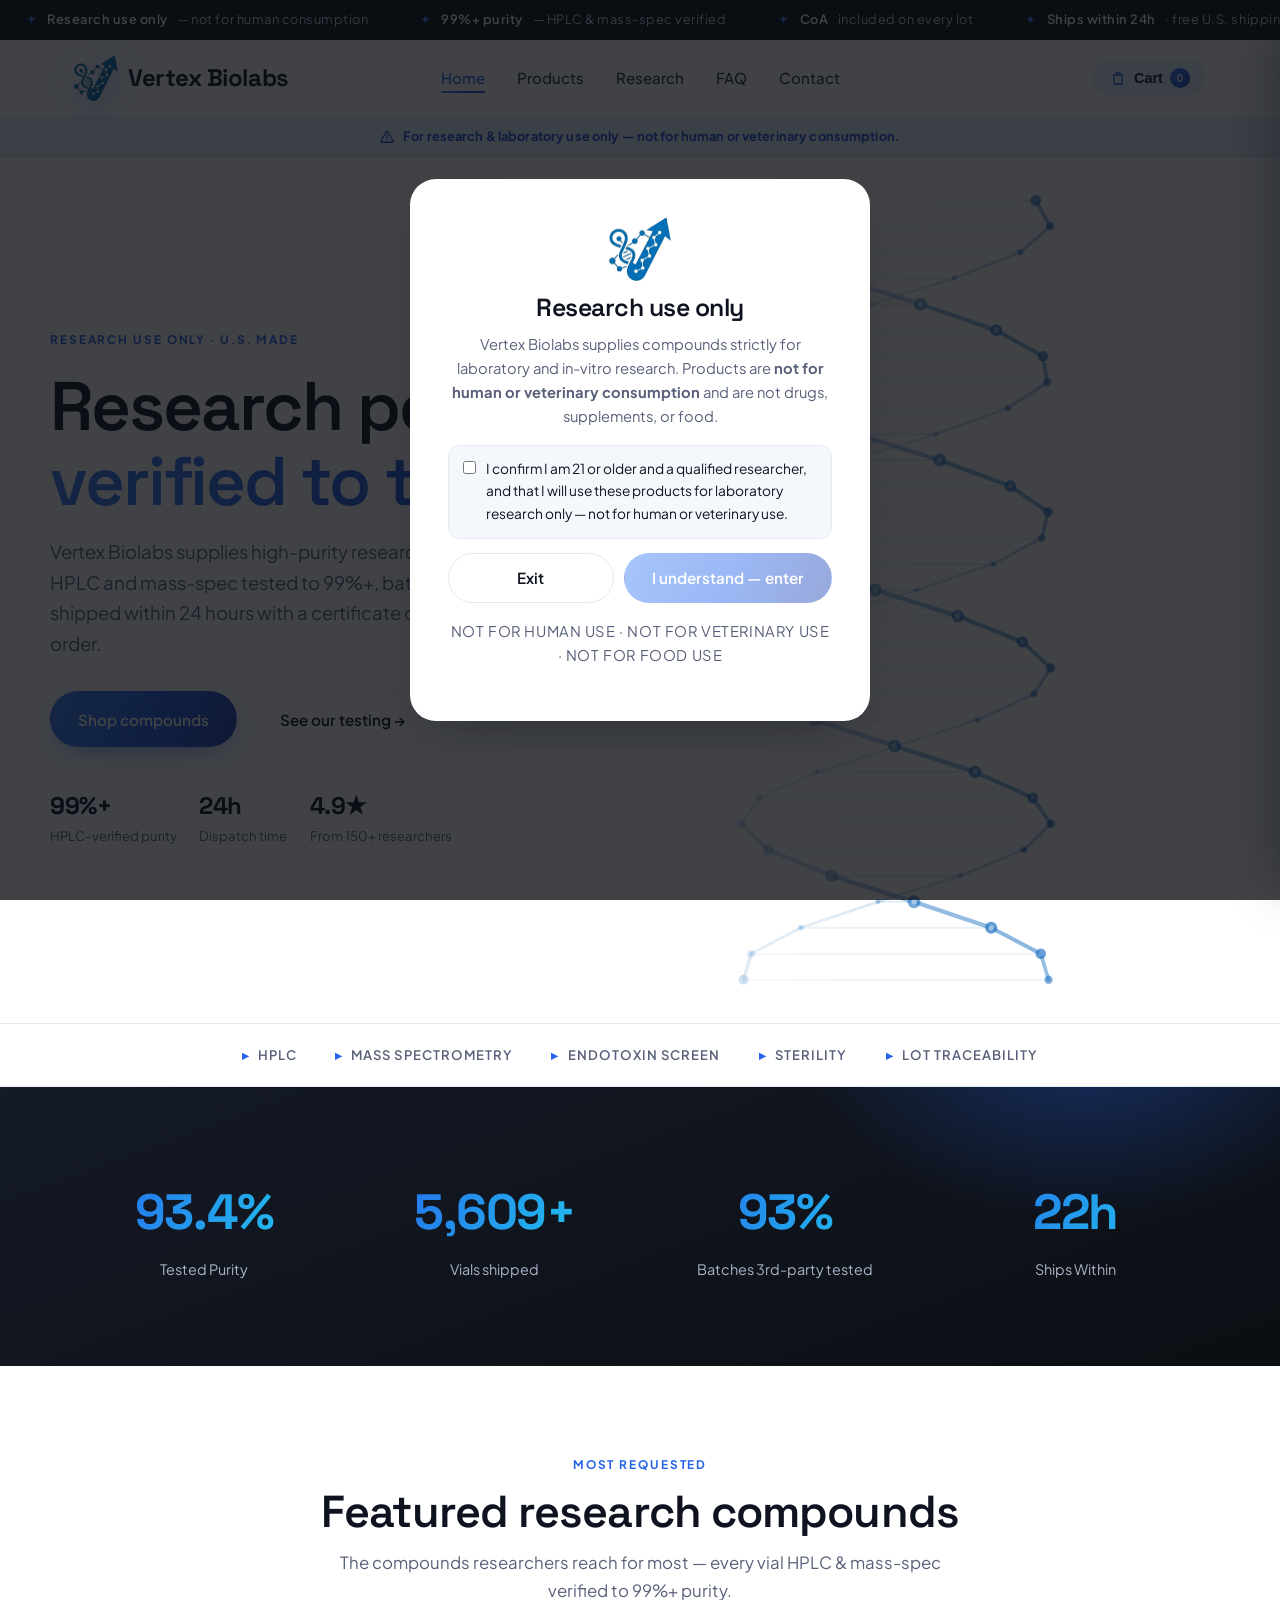
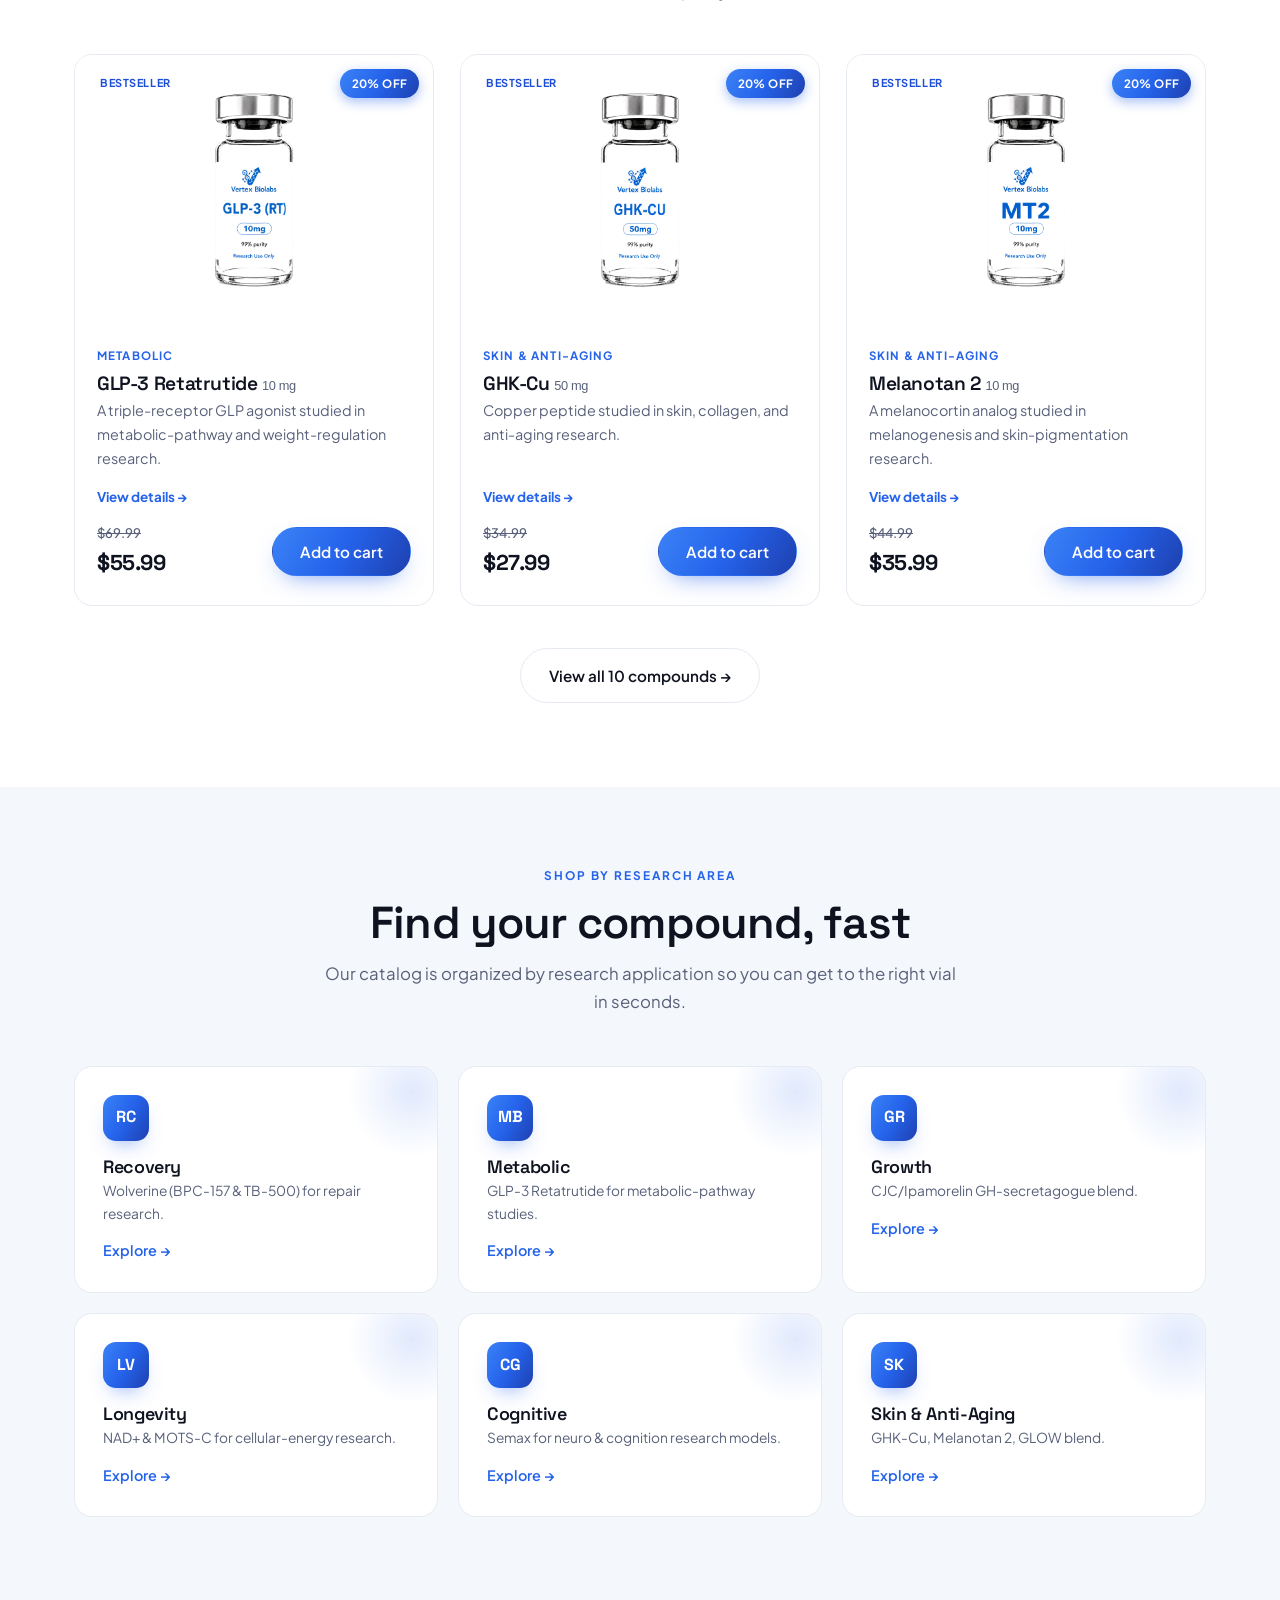
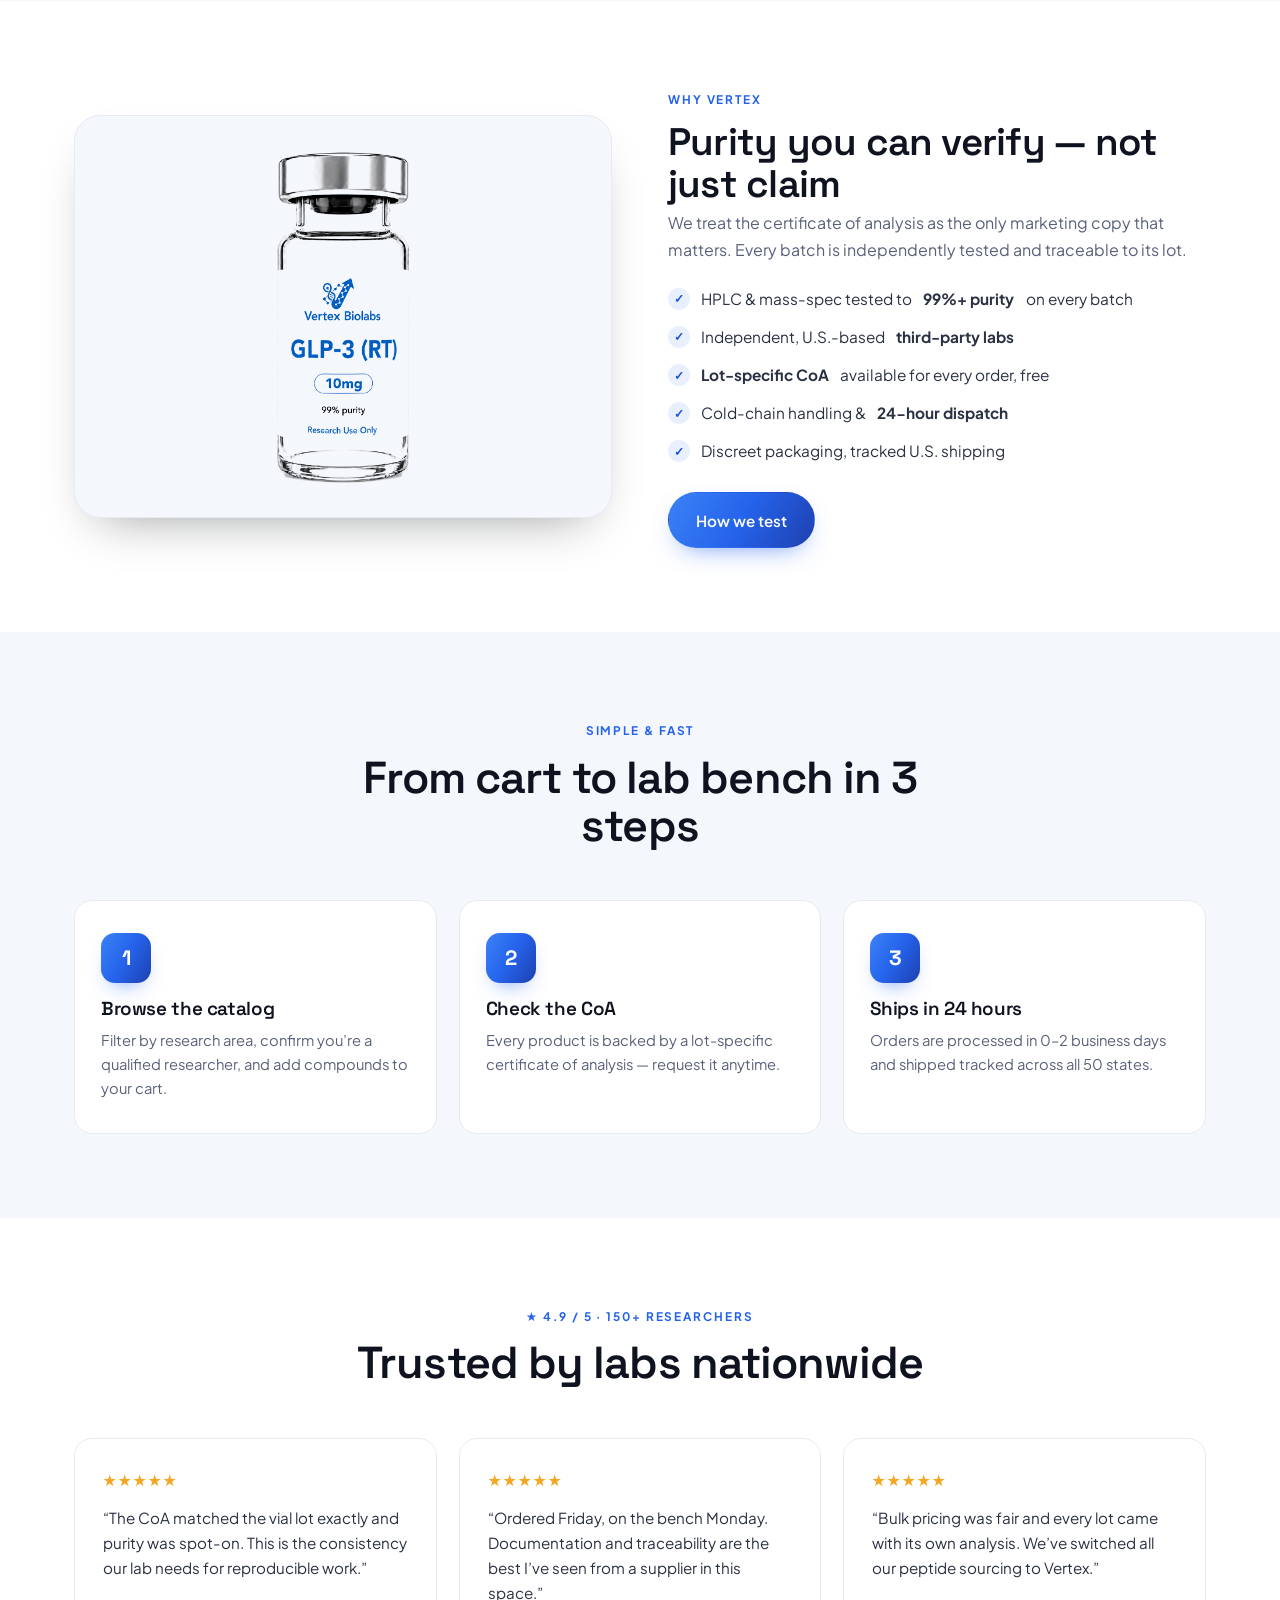
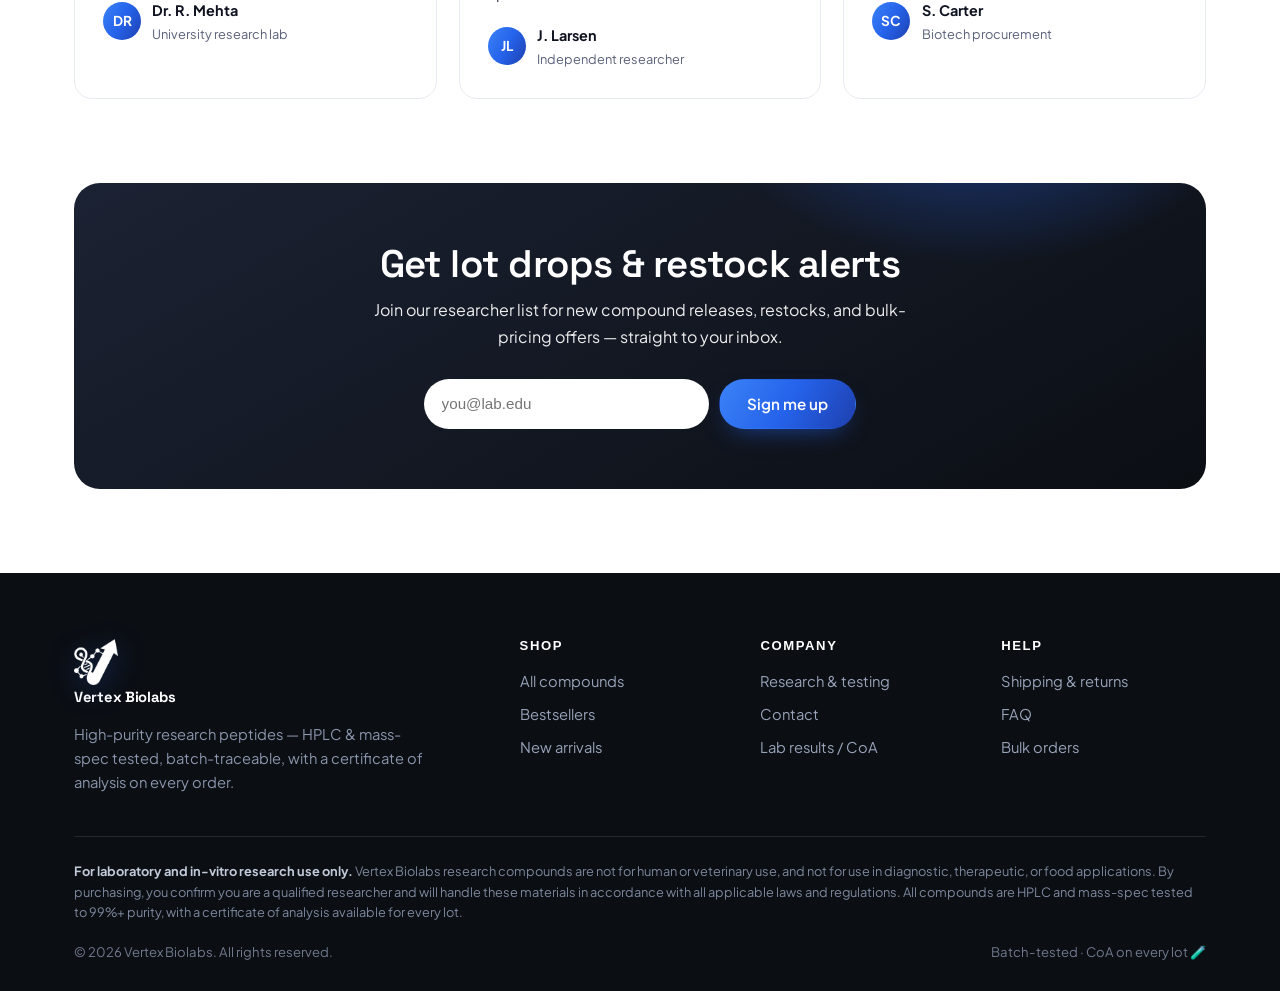
==== index.html @ 1afbe4fc "Add per-compound 'View COA' viewer to Research page - Extract each of the 9 compounds' Janoshik cert" ====
<!DOCTYPE html>
<html lang="en">
<head>
  <meta charset="UTF-8" />
  <meta name="viewport" content="width=device-width, initial-scale=1.0" />
  <title>Vertex Biolabs — High-Purity Research Peptides</title>
  <meta name="description" content="Vertex Biolabs supplies high-purity research peptides — HPLC & mass-spec verified, 99%+ pure, with a certificate of analysis on every order. Ships within 24h. For laboratory research use only." />

  <link rel="preconnect" href="https://fonts.googleapis.com" />
  <link rel="preconnect" href="https://fonts.gstatic.com" crossorigin />
  <link href="https://fonts.googleapis.com/css2?family=Plus+Jakarta+Sans:wght@400;500;600;700;800&family=Space+Grotesk:wght@500;600;700&display=swap" rel="stylesheet" />
  <link rel="stylesheet" href="assets/css/style.css?v=11" />
</head>
<body>

  <!-- ============ RESEARCH-USE GATE (initial warning) ============ -->
  <div class="ruo-gate" id="ruo-gate">
    <div class="ruo-card">
      <img class="logo-mark" src="assets/img/vertex-logo-mark.png" alt="Vertex Biolabs" />
      <h2>Research use only</h2>
      <p>Vertex Biolabs supplies compounds strictly for laboratory and in-vitro research. Products are <strong>not for human or veterinary consumption</strong> and are not drugs, supplements, or food.</p>
      <label class="ruo-check" for="ruo-confirm">
        <input type="checkbox" id="ruo-confirm" />
        <span>I confirm I am 21 or older and a qualified researcher, and that I will use these products for laboratory research only — not for human or veterinary use.</span>
      </label>
      <div class="ruo-actions">
        <button class="btn btn-outline" type="button" data-ruo-exit>Exit</button>
        <button class="btn btn-primary" type="button" data-ruo-enter disabled>I understand — enter</button>
      </div>
      <p class="ruo-fine">Not for human use · Not for veterinary use · Not for food use</p>
    </div>
  </div>

  <!-- ============ ANNOUNCEMENT MARQUEE ============ -->
  <div class="announce">
    <div class="marquee" aria-hidden="true">
      <span><b>Research use only</b> &mdash; not for human consumption</span>
      <span><b>99%+ purity</b> &mdash; HPLC &amp; mass-spec verified</span>
      <span><b>CoA</b> included on every lot</span>
      <span><b>Ships within 24h</b> &middot; free U.S. shipping over $60</span>
      <span><b>3rd-party tested</b> in U.S. labs</span>
      <span><b>Research use only</b> &mdash; not for human consumption</span>
      <span><b>99%+ purity</b> &mdash; HPLC &amp; mass-spec verified</span>
      <span><b>CoA</b> included on every lot</span>
      <span><b>Ships within 24h</b> &middot; free U.S. shipping over $60</span>
      <span><b>3rd-party tested</b> in U.S. labs</span>
    </div>
  </div>

  <!-- ============ HEADER ============ -->
  <header class="site-header">
    <div class="container nav">
      <a class="brand" href="index.html">
        <img class="logo-mark" src="assets/img/vertex-logo-mark.png" alt="Vertex Biolabs" />
        Vertex Biolabs
      </a>
      <nav>
        <ul class="nav-links">
          <li><a href="index.html" aria-current="page">Home</a></li>
          <li><a href="products.html">Products</a></li>
          <li><a href="research.html">Research</a></li>
          <li><a href="faq.html">FAQ</a></li>
          <li><a href="contact.html">Contact</a></li>
        </ul>
      </nav>
      <div class="nav-actions">
        <button class="cart-btn js-cart-open" aria-label="Open cart">
          <svg viewBox="0 0 24 24" width="18" height="18" fill="none" stroke="currentColor" stroke-width="1.8" aria-hidden="true"><path d="M6 8h12l-1 12H7L6 8z" stroke-linejoin="round"/><path d="M9 8a3 3 0 0 1 6 0"/></svg>
          Cart <span class="cart-count js-cart-count">0</span>
        </button>
        <button class="nav-toggle" aria-label="Menu"><span></span><span></span><span></span></button>
      </div>
    </div>
  </header>

  <!-- ============ RESEARCH-USE WARNING BAR ============ -->
  <div class="ruo-bar">
    <div class="container">
      <svg width="14" height="14" viewBox="0 0 24 24" fill="none" stroke="currentColor" stroke-width="2.2" aria-hidden="true"><path d="M10.3 3.9 1.8 18a2 2 0 0 0 1.7 3h17a2 2 0 0 0 1.7-3L13.7 3.9a2 2 0 0 0-3.4 0z" stroke-linejoin="round"/><path d="M12 9v4M12 17h.01" stroke-linecap="round"/></svg>
      For research &amp; laboratory use only &mdash; not for human or veterinary consumption.
    </div>
  </div>

  <!-- ============ HERO ============ -->
  <section class="hero hero-dna">
    <canvas id="dna-canvas" aria-hidden="true"></canvas>
    <div class="container hero-dna-inner">
      <div class="hero-copy">
        <span class="eyebrow">Research use only · U.S. made</span>
        <h1>Research peptides, <span class="grad">verified to the lot.</span></h1>
        <p class="lead">Vertex Biolabs supplies high-purity research compounds — HPLC and mass-spec tested to 99%+, batch-traceable, and shipped within 24 hours with a certificate of analysis on every order.</p>
        <div class="hero-cta">
          <a href="products.html" class="btn btn-primary">Shop compounds</a>
          <a href="research.html" class="btn btn-outline">See our testing →</a>
        </div>
        <div class="hero-stats">
          <div><strong class="grad">99%+</strong> HPLC-verified purity</div>
          <div><strong>24h</strong> Dispatch time</div>
          <div><strong>4.9★</strong> From 150+ researchers</div>
        </div>
      </div>
    </div>
  </section>

  <!-- ============ METHODS STRIP ============ -->
  <div class="methods">
    <div class="container">
      <span>HPLC</span>
      <span>Mass Spectrometry</span>
      <span>Endotoxin Screen</span>
      <span>Sterility</span>
      <span>Lot Traceability</span>
    </div>
  </div>

  <!-- ============ STATS ============ -->
  <section class="stats">
    <div class="container">
      <div class="stat reveal"><div class="stat-num" data-count="99.9" data-decimals="1" data-suffix="%">0</div><div class="stat-label">Tested Purity</div></div>
      <div class="stat reveal d1"><div class="stat-num" data-count="6000" data-suffix="+">0</div><div class="stat-label">Vials shipped</div></div>
      <div class="stat reveal d2"><div class="stat-num" data-count="100" data-suffix="%">0</div><div class="stat-label">Batches 3rd-party tested</div></div>
      <div class="stat reveal d3"><div class="stat-num" data-count="24" data-suffix="h">0</div><div class="stat-label">Ships Within</div></div>
    </div>
  </section>

  <!-- ============ FEATURED PRODUCTS ============ -->
  <section>
    <div class="container">
      <div class="section-head reveal">
        <span class="eyebrow">Most requested</span>
        <h2>Featured research compounds</h2>
        <p>The compounds researchers reach for most — every vial HPLC &amp; mass-spec verified to 99%+ purity.</p>
      </div>

      <div class="product-grid">

        <article class="product-card reveal">
          <div class="product-thumb" style="background:#ffffff;">
            <span class="product-tag">Bestseller</span><span class="discount-badge">20% OFF</span>
            <img class="product-photo" src="assets/img/vials/glp3-retatrutide-10mg.png" alt="GLP-3 Retatrutide research peptide vial" loading="lazy" />
          </div>
          <div class="product-body">
            <p class="product-cat">Metabolic</p>
            <h3>GLP-3 Retatrutide <span class="product-size">10 mg</span></h3>
            <p class="product-desc">A triple-receptor GLP agonist studied in metabolic-pathway and weight-regulation research.</p>
            <a class="product-link" href="product.html?id=glp3-retatrutide-10mg">View details &rarr;</a>
            <div class="product-foot">
              <div class="price-block"><span class="price-was">$69.99</span><span class="price-now">$55.99</span></div>
              <button class="btn btn-primary js-add" data-id="glp3-retatrutide-10mg" data-name="GLP-3 Retatrutide — 10 mg (Research Use Only)" data-price="55.99">Add to cart</button>
            </div>
          </div>
        </article>

        <article class="product-card reveal d1">
          <div class="product-thumb" style="background:#ffffff;">
            <span class="product-tag">Bestseller</span><span class="discount-badge">20% OFF</span>
            <img class="product-photo" src="assets/img/vials/ghk-cu-50mg.png" alt="GHK-Cu research peptide vial" loading="lazy" />
          </div>
          <div class="product-body">
            <p class="product-cat">Skin &amp; Anti-Aging</p>
            <h3>GHK-Cu <span class="product-size">50 mg</span></h3>
            <p class="product-desc">Copper peptide studied in skin, collagen, and anti-aging research.</p>
            <a class="product-link" href="product.html?id=ghk-cu-50mg">View details &rarr;</a>
            <div class="product-foot">
              <div class="price-block"><span class="price-was">$34.99</span><span class="price-now">$27.99</span></div>
              <button class="btn btn-primary js-add" data-id="ghk-cu-50mg" data-name="GHK-Cu — 50 mg (Research Use Only)" data-price="27.99">Add to cart</button>
            </div>
          </div>
        </article>

        <article class="product-card reveal d2">
          <div class="product-thumb" style="background:#ffffff;">
            <span class="product-tag">Bestseller</span><span class="discount-badge">20% OFF</span>
            <img class="product-photo" src="assets/img/vials/melanotan2-10mg.png" alt="Melanotan 2 research peptide vial" loading="lazy" />
          </div>
          <div class="product-body">
            <p class="product-cat">Skin &amp; Anti-Aging</p>
            <h3>Melanotan 2 <span class="product-size">10 mg</span></h3>
            <p class="product-desc">A melanocortin analog studied in melanogenesis and skin-pigmentation research.</p>
            <a class="product-link" href="product.html?id=melanotan2-10mg">View details &rarr;</a>
            <div class="product-foot">
              <div class="price-block"><span class="price-was">$44.99</span><span class="price-now">$35.99</span></div>
              <button class="btn btn-primary js-add" data-id="melanotan2-10mg" data-name="Melanotan 2 — 10 mg (Research Use Only)" data-price="35.99">Add to cart</button>
            </div>
          </div>
        </article>

      </div>

      <div style="text-align:center; margin-top:42px;" class="reveal">
        <a href="products.html" class="btn btn-outline">View all 10 compounds →</a>
      </div>
    </div>
  </section>

  <!-- ============ CATEGORIES ============ -->
  <section style="background:var(--paper); padding-top:74px;">
    <div class="container">
      <div class="section-head reveal">
        <span class="eyebrow">Shop by research area</span>
        <h2>Find your compound, fast</h2>
        <p>Our catalog is organized by research application so you can get to the right vial in seconds.</p>
      </div>
      <div class="cat-grid">
        <a class="cat-card reveal" href="products.html"><div class="cat-ico">RC</div><h3>Recovery</h3><p>Wolverine (BPC-157 &amp; TB-500) for repair research.</p><span class="go">Explore →</span></a>
        <a class="cat-card reveal d1" href="products.html"><div class="cat-ico">MB</div><h3>Metabolic</h3><p>GLP-3 Retatrutide for metabolic-pathway studies.</p><span class="go">Explore →</span></a>
        <a class="cat-card reveal d2" href="products.html"><div class="cat-ico">GR</div><h3>Growth</h3><p>CJC/Ipamorelin GH-secretagogue blend.</p><span class="go">Explore →</span></a>
        <a class="cat-card reveal" href="products.html"><div class="cat-ico">LV</div><h3>Longevity</h3><p>NAD+ &amp; MOTS-C for cellular-energy research.</p><span class="go">Explore →</span></a>
        <a class="cat-card reveal d1" href="products.html"><div class="cat-ico">CG</div><h3>Cognitive</h3><p>Semax for neuro &amp; cognition research models.</p><span class="go">Explore →</span></a>
        <a class="cat-card reveal d2" href="products.html"><div class="cat-ico">SK</div><h3>Skin &amp; Anti-Aging</h3><p>GHK-Cu, Melanotan 2, GLOW blend.</p><span class="go">Explore →</span></a>
      </div>
    </div>
  </section>

  <!-- ============ QUALITY / WHY VERTEX ============ -->
  <section>
    <div class="container split">
      <div class="art reveal" style="background:var(--paper); border:1px solid var(--line);">
        <img src="assets/img/vials/glp3-retatrutide-10mg.png" alt="GLP-3 Retatrutide research peptide — verified purity" class="product-feature-img" />
      </div>
      <div class="reveal d1">
        <span class="eyebrow">Why Vertex</span>
        <h2 style="font-size:clamp(1.9rem,3vw,2.5rem); margin:0.6rem 0 0.4rem;">Purity you can verify — not just claim</h2>
        <p style="color:var(--muted);">We treat the certificate of analysis as the only marketing copy that matters. Every batch is independently tested and traceable to its lot.</p>
        <ul class="check-list">
          <li>HPLC &amp; mass-spec tested to <strong>99%+ purity</strong> on every batch</li>
          <li>Independent, U.S.-based <strong>third-party labs</strong></li>
          <li><strong>Lot-specific CoA</strong> available for every order, free</li>
          <li>Cold-chain handling &amp; <strong>24-hour dispatch</strong></li>
          <li>Discreet packaging, tracked U.S. shipping</li>
        </ul>
        <a href="research.html" class="btn btn-primary">How we test</a>
      </div>
    </div>
  </section>

  <!-- ============ HOW IT WORKS ============ -->
  <section style="background:var(--paper);">
    <div class="container">
      <div class="section-head reveal">
        <span class="eyebrow">Simple &amp; fast</span>
        <h2>From cart to lab bench in 3 steps</h2>
      </div>
      <div class="value-cards">
        <div class="value-card reveal"><div class="step-num">1</div><h3>Browse the catalog</h3><p>Filter by research area, confirm you’re a qualified researcher, and add compounds to your cart.</p></div>
        <div class="value-card reveal d1"><div class="step-num">2</div><h3>Check the CoA</h3><p>Every product is backed by a lot-specific certificate of analysis — request it anytime.</p></div>
        <div class="value-card reveal d2"><div class="step-num">3</div><h3>Ships in 24 hours</h3><p>Orders are processed in 0–2 business days and shipped tracked across all 50 states.</p></div>
      </div>
    </div>
  </section>

  <!-- ============ REVIEWS ============ -->
  <section>
    <div class="container">
      <div class="section-head reveal">
        <span class="eyebrow">★ 4.9 / 5 · 150+ researchers</span>
        <h2>Trusted by labs nationwide</h2>
      </div>
      <div class="reviews-grid">
        <div class="review-card reveal">
          <div class="stars">★★★★★</div>
          <p>“The CoA matched the vial lot exactly and purity was spot-on. This is the consistency our lab needs for reproducible work.”</p>
          <div class="review-who"><span class="av">DR</span><div><b>Dr. R. Mehta</b><span>University research lab</span></div></div>
        </div>
        <div class="review-card reveal d1">
          <div class="stars">★★★★★</div>
          <p>“Ordered Friday, on the bench Monday. Documentation and traceability are the best I’ve seen from a supplier in this space.”</p>
          <div class="review-who"><span class="av">JL</span><div><b>J. Larsen</b><span>Independent researcher</span></div></div>
        </div>
        <div class="review-card reveal d2">
          <div class="stars">★★★★★</div>
          <p>“Bulk pricing was fair and every lot came with its own analysis. We’ve switched all our peptide sourcing to Vertex.”</p>
          <div class="review-who"><span class="av">SC</span><div><b>S. Carter</b><span>Biotech procurement</span></div></div>
        </div>
      </div>
    </div>
  </section>

  <!-- ============ CTA ============ -->
  <section style="padding-top:0;">
    <div class="container">
      <div class="cta-band reveal">
        <h2>Get lot drops &amp; restock alerts</h2>
        <p>Join our researcher list for new compound releases, restocks, and bulk-pricing offers — straight to your inbox.</p>
        <form class="newsletter-form">
          <input type="email" placeholder="you@lab.edu" required aria-label="Email address" />
          <button type="submit" class="btn btn-primary">Sign me up</button>
        </form>
      </div>
    </div>
  </section>

  <!-- ============ FOOTER ============ -->
  <footer class="site-footer">
    <div class="container">
      <div class="footer-grid">
        <div class="footer-brand">
          <a class="brand" href="index.html" style="color:#fff;">
            <img class="logo-mark" src="assets/img/vertex-logo-mark-light.png" alt="Vertex Biolabs" />
            Vertex Biolabs
          </a>
          <p>High-purity research peptides — HPLC &amp; mass-spec tested, batch-traceable, with a certificate of analysis on every order.</p>
        </div>
        <div>
          <h4>Shop</h4>
          <a href="products.html">All compounds</a>
          <a href="products.html">Bestsellers</a>
          <a href="products.html">New arrivals</a>
        </div>
        <div>
          <h4>Company</h4>
          <a href="research.html">Research &amp; testing</a>
          <a href="contact.html">Contact</a>
          <a href="research.html">Lab results / CoA</a>
        </div>
        <div>
          <h4>Help</h4>
          <a href="contact.html">Shipping &amp; returns</a>
          <a href="faq.html">FAQ</a>
          <a href="contact.html">Bulk orders</a>
        </div>
      </div>

      <div class="disclaimer">
        <strong>For laboratory and in-vitro research use only.</strong>
        Vertex Biolabs research compounds are not for human or veterinary use, and not for use in diagnostic, therapeutic, or food applications. By purchasing, you confirm you are a qualified researcher and will handle these materials in accordance with all applicable laws and regulations. All compounds are HPLC and mass-spec tested to 99%+ purity, with a certificate of analysis available for every lot.
      </div>

      <div class="footer-bottom">
        <span>© <span data-year>2026</span> Vertex Biolabs. All rights reserved.</span>
        <span>Batch-tested · CoA on every lot 🧪</span>
      </div>
    </div>
  </footer>

  <script src="assets/js/main.js?v=8"></script>
</body>
</html>
---- assets/css/style.css ----
/* =====================================================================
   VERTEX BIOLABS — Research Peptides
   Aesthetic: clean, clinical, premium. ~60% white / 30% black / 10% blue.
   Type: Space Grotesk (display) + Inter (text).
   ===================================================================== */

:root {
  --white:     #ffffff;
  --paper:     #f4f7fb;
  --line:      #e6eaf1;
  --black:     #0b0e13;
  --ink:       #0f1320;
  --ink-2:     #2a3142;
  --muted:     #59617a;
  --blue:      #2563eb;
  --blue-dark: #1d4ed8;
  --blue-light:#3b82f6;
  --blue-soft: #e8f0fe;
  --cyan:      #22d3ee;

  --grad:      linear-gradient(120deg, #3b82f6, #2563eb 50%, #1e40af);
  --grad-soft: linear-gradient(120deg, #2563eb, #22d3ee);
  --glow:      0 24px 60px -22px rgba(37, 99, 235, 0.55);
  --shadow:    0 22px 48px -26px rgba(11, 14, 19, 0.45);
  --shadow-sm: 0 8px 24px -16px rgba(11, 14, 19, 0.4);
  --radius:    18px;
  --radius-lg: 26px;
  --maxw:      1180px;

  /* on-palette aliases for any legacy var() */
  --green-900: var(--ink); --green-800: var(--blue-dark); --green-700: var(--blue);
  --green-500: var(--blue); --green-300: #bcd0f5; --sand: var(--paper);
  --cream: var(--white); --gold: var(--blue);
}

* { box-sizing: border-box; margin: 0; padding: 0; }
html { scroll-behavior: smooth; }
body {
  font-family: 'Plus Jakarta Sans', -apple-system, BlinkMacSystemFont, 'Segoe UI', sans-serif;
  color: var(--ink); background: var(--white); line-height: 1.65;
  -webkit-font-smoothing: antialiased; overflow-x: hidden;
}
h1, h2, h3, h4 {
  font-family: 'Space Grotesk', 'Inter', sans-serif; font-weight: 600;
  line-height: 1.08; color: var(--ink); letter-spacing: -0.02em;
}
a { color: inherit; text-decoration: none; }
img { max-width: 100%; display: block; }
.container { width: 100%; max-width: var(--maxw); margin: 0 auto; padding: 0 24px; }

.eyebrow {
  display: inline-flex; align-items: center;
  font-size: 0.74rem; letter-spacing: 0.16em; text-transform: uppercase;
  color: var(--blue); font-weight: 700;
}
.grad { background: var(--grad); -webkit-background-clip: text; background-clip: text; color: transparent; }

/* ---------- Buttons ---------- */
.btn {
  position: relative; display: inline-flex; align-items: center; gap: 0.5rem; justify-content: center;
  padding: 0.9rem 1.7rem; border-radius: 999px; font-weight: 600; font-size: 0.95rem;
  font-family: 'Plus Jakarta Sans', sans-serif; cursor: pointer; border: 1.5px solid transparent;
  transition: transform .18s ease, box-shadow .25s ease, background .2s ease, color .2s ease, border-color .2s ease;
  white-space: nowrap;
}
.btn-primary { background: var(--grad); color: #fff; box-shadow: 0 10px 26px -12px rgba(37, 99, 235, 0.7); }
.btn-primary:hover { transform: translateY(-2px); box-shadow: var(--glow); }
.btn-outline { background: transparent; color: var(--ink); border-color: var(--line); }
.btn-outline:hover { border-color: var(--blue); color: var(--blue); transform: translateY(-2px); }
.btn-light { background: var(--white); color: var(--ink); }
.btn-light:hover { transform: translateY(-2px); box-shadow: var(--shadow); }
.btn-block { width: 100%; }

/* ---------- Announcement marquee ---------- */
.announce { background: var(--black); color: #fff; overflow: hidden; border-bottom: 1px solid rgba(255,255,255,0.08); }
.marquee { display: flex; width: max-content; animation: marquee 28s linear infinite; }
.marquee:hover { animation-play-state: paused; }
.marquee span { display: inline-flex; align-items: center; gap: 0.6rem; padding: 9px 26px; font-size: 0.8rem; letter-spacing: 0.04em; color: #cdd6e6; }
.marquee span b { color: #fff; font-weight: 600; }
.marquee span::before { content: "✦"; color: var(--blue-light); }
@keyframes marquee { from { transform: translateX(0); } to { transform: translateX(-50%); } }

/* ---------- Header ---------- */
.site-header {
  position: sticky; top: 0; z-index: 50;
  background: rgba(255, 255, 255, 0.72);
  backdrop-filter: saturate(180%) blur(14px);
  border-bottom: 1px solid transparent; transition: border-color .25s ease, box-shadow .25s ease, background .25s ease;
}
.site-header.scrolled { border-bottom-color: var(--line); box-shadow: 0 8px 30px -24px rgba(11,14,19,0.5); background: rgba(255,255,255,0.88); }
.nav { display: grid; grid-template-columns: 1fr auto 1fr; align-items: center; gap: 1rem; height: 76px; }
.nav > nav { justify-self: center; }
.brand { justify-self: start; display: inline-flex; align-items: center; gap: 0.65rem; font-family: 'Space Grotesk', sans-serif; font-weight: 700; font-size: 1.5rem; letter-spacing: -0.02em; color: var(--ink); }
.brand .logo-mark { width: auto; height: 46px; object-fit: contain; filter: drop-shadow(0 6px 14px rgba(37,99,235,0.32)); }
.nav-links { display: flex; align-items: center; gap: 2rem; list-style: none; }
.nav-links a { font-size: 0.94rem; font-weight: 500; color: var(--ink-2); position: relative; padding: 4px 0; }
.nav-links a::after { content: ""; position: absolute; left: 0; bottom: -2px; width: 0; height: 2px; background: var(--grad); border-radius: 2px; transition: width .25s ease; }
.nav-links a:hover, .nav-links a[aria-current="page"] { color: var(--blue); }
.nav-links a:hover::after, .nav-links a[aria-current="page"]::after { width: 100%; }
.nav-actions { justify-self: end; display: flex; align-items: center; gap: 0.9rem; }
.cart-btn { display: inline-flex; align-items: center; gap: 0.45rem; cursor: pointer; background: var(--blue-soft); border-radius: 999px; padding: 0.5rem 1rem; font-weight: 600; font-size: 0.9rem; border: none; color: var(--ink); transition: background .2s ease; }
.cart-btn svg { color: var(--blue); }
.cart-btn:hover { background: #d9e6fd; }
.cart-count { background: var(--grad); color: #fff; border-radius: 999px; min-width: 20px; height: 20px; display: inline-flex; align-items: center; justify-content: center; font-size: 0.72rem; padding: 0 5px; }
.nav-toggle { display: none; background: none; border: none; cursor: pointer; }
.nav-toggle span { display: block; width: 24px; height: 2px; background: var(--ink); margin: 5px 0; transition: .3s; }

/* ---------- Hero ---------- */
.hero { position: relative; overflow: hidden; background:
  radial-gradient(40rem 30rem at 88% -10%, rgba(37,99,235,0.16), transparent 60%),
  radial-gradient(34rem 28rem at -8% 110%, rgba(34,211,238,0.12), transparent 60%),
  linear-gradient(180deg, #ffffff, #f4f7fb); }
.hero::before { content: ""; position: absolute; inset: 0; background-image: radial-gradient(rgba(15,19,32,0.05) 1px, transparent 1px); background-size: 26px 26px; mask-image: radial-gradient(60% 60% at 50% 30%, #000, transparent 75%); pointer-events: none; }
.hero h1 { font-size: clamp(2.7rem, 5.4vw, 4.3rem); margin: 1.1rem 0 1.2rem; letter-spacing: -0.03em; }
.hero p.lead { font-size: 1.16rem; color: var(--muted); max-width: 33rem; margin-bottom: 2rem; }
.hero-cta { display: flex; gap: 0.9rem; flex-wrap: wrap; }
.hero-stats { display: flex; gap: 1.4rem; margin-top: 2.4rem; flex-wrap: wrap; }
.hero-stats div { font-size: 0.82rem; color: var(--muted); }
.hero-stats strong { display: block; font-family: 'Space Grotesk', sans-serif; font-size: 1.5rem; color: var(--ink); letter-spacing: -0.02em; }
.hero-stats strong .grad { font-weight: 700; }

/* ---------- Methods strip ---------- */
.methods { border-top: 1px solid var(--line); border-bottom: 1px solid var(--line); background: var(--white); }
.methods .container { display: flex; align-items: center; justify-content: center; gap: 2.4rem; flex-wrap: wrap; padding: 20px 24px; }
.methods span { font-size: 0.82rem; font-weight: 600; letter-spacing: 0.08em; text-transform: uppercase; color: var(--muted); display: inline-flex; align-items: center; gap: 0.5rem; }
.methods span::before { content: "▸"; color: var(--blue); }

/* ---------- Sections ---------- */
section { padding: 84px 0; }
.section-head { text-align: center; max-width: 40rem; margin: 0 auto 50px; }
.section-head h2 { font-size: clamp(2rem, 3.6vw, 2.8rem); margin: 0.7rem 0 0.8rem; }
.section-head p { color: var(--muted); font-size: 1.05rem; }

/* ---------- Stats band (animated counters) ---------- */
.stats { background: linear-gradient(160deg, #141a26, var(--black)); color: #fff; position: relative; overflow: hidden; }
.stats::before { content: ""; position: absolute; inset: 0; background: radial-gradient(30rem 20rem at 85% -20%, rgba(37,99,235,0.35), transparent 60%); }
.stats .container { position: relative; display: grid; grid-template-columns: repeat(4, 1fr); gap: 30px; }
.stat { text-align: center; }
.stat-num { font-family: 'Space Grotesk', sans-serif; font-size: clamp(2.2rem, 4vw, 3.1rem); font-weight: 700; letter-spacing: -0.03em; background: var(--grad-soft); -webkit-background-clip: text; background-clip: text; color: transparent; }
.stat-label { color: #aab4c8; font-size: 0.9rem; margin-top: 6px; }

/* ---------- Trust strip ---------- */
.trust-strip { background: var(--black); color: #fff; padding: 22px 0; }
.trust-strip .container { display: flex; justify-content: space-around; flex-wrap: wrap; gap: 1rem; }
.trust-strip span { font-size: 0.9rem; letter-spacing: 0.04em; display: flex; align-items: center; gap: 0.5rem; opacity: 0.95; }
.trust-strip span::before { content: "✦"; color: var(--blue-light); }

/* ---------- Product grid ---------- */
.product-grid { display: grid; grid-template-columns: repeat(3, 1fr); gap: 26px; }
.product-card { position: relative; background: var(--white); border-radius: var(--radius); overflow: hidden; border: 1px solid var(--line); display: flex; flex-direction: column; transition: transform .25s ease, box-shadow .3s ease, border-color .25s ease; }
.product-card:hover { transform: translateY(-8px); box-shadow: var(--glow); border-color: rgba(37,99,235,0.35); }
.product-thumb { aspect-ratio: 4/3; display: flex; align-items: center; justify-content: center; position: relative; overflow: hidden; }
.product-thumb::after { content: ""; position: absolute; width: 70%; aspect-ratio: 1; border-radius: 50%; background: radial-gradient(circle, rgba(37,99,235,0.18), transparent 70%); opacity: 0; transition: opacity .3s ease; }
.product-card:hover .product-thumb::after { opacity: 1; }
.product-thumb .vial { width: 40%; position: relative; transition: transform .3s ease; }
.product-thumb .bottle { width: 46%; position: relative; }
.product-card:hover .product-thumb .vial { transform: translateY(-4px) scale(1.04); }
.product-thumb { padding: 8%; }
.product-tag { position: absolute; top: 14px; left: 14px; background: var(--white); color: var(--blue-dark); font-size: 0.68rem; font-weight: 700; letter-spacing: 0.05em; text-transform: uppercase; padding: 0.3rem 0.7rem; border-radius: 999px; box-shadow: var(--shadow-sm); z-index: 1; }
.purity-badge { position: absolute; top: 14px; right: 14px; background: var(--black); color: #fff; font-size: 0.66rem; font-weight: 700; letter-spacing: 0.04em; padding: 0.3rem 0.6rem; border-radius: 999px; z-index: 1; }
.discount-badge { position: absolute; top: 14px; right: 14px; background: var(--blue); color: #fff; font-size: 0.66rem; font-weight: 700; letter-spacing: 0.04em; padding: 0.3rem 0.6rem; border-radius: 999px; z-index: 1; box-shadow: 0 4px 12px rgba(37, 99, 235, 0.4); }
.product-photo { width: 100%; height: 100%; object-fit: contain; object-position: center; }
.product-body { padding: 22px 22px 24px; display: flex; flex-direction: column; flex: 1; }
.product-body h3 { font-size: 1.2rem; margin-bottom: 0.3rem; color: var(--ink); }
.product-cat { font-size: 0.72rem; color: var(--blue); text-transform: uppercase; letter-spacing: 0.1em; font-weight: 700; margin-bottom: 0.55rem; }
.product-size { font-family: 'Inter', sans-serif; font-size: 0.8rem; color: var(--muted); font-weight: 500; }
.product-desc { font-size: 0.9rem; color: var(--muted); margin-bottom: 1.1rem; flex: 1; }
.product-foot { display: flex; align-items: center; justify-content: space-between; gap: 0.8rem; margin-top: auto; }
.price { font-family: 'Space Grotesk', sans-serif; font-size: 1.4rem; color: var(--ink); font-weight: 700; letter-spacing: -0.02em; }
.price small { font-size: 0.78rem; color: var(--muted); font-weight: 400; }
.product-card.is-hidden { display: none; }

/* ---------- Category tiles ---------- */
.cat-grid { display: grid; grid-template-columns: repeat(3, 1fr); gap: 20px; }
.cat-card { position: relative; display: block; padding: 28px; border-radius: var(--radius); border: 1px solid var(--line); background: var(--white); overflow: hidden; transition: transform .25s ease, box-shadow .3s ease, border-color .25s ease; }
.cat-card::before { content: ""; position: absolute; right: -40px; top: -40px; width: 130px; height: 130px; border-radius: 50%; background: radial-gradient(circle, rgba(37,99,235,0.14), transparent 70%); transition: transform .35s ease; }
.cat-card:hover { transform: translateY(-6px); box-shadow: var(--glow); border-color: rgba(37,99,235,0.3); }
.cat-card:hover::before { transform: scale(1.5); }
.cat-ico { width: 46px; height: 46px; border-radius: 13px; background: var(--grad); display: flex; align-items: center; justify-content: center; color: #fff; font-weight: 700; font-family: 'Space Grotesk', sans-serif; margin-bottom: 16px; box-shadow: 0 10px 22px -12px rgba(37,99,235,0.8); }
.cat-card h3 { font-size: 1.12rem; margin-bottom: 4px; }
.cat-card p { color: var(--muted); font-size: 0.86rem; }
.cat-card .go { position: relative; margin-top: 14px; color: var(--blue); font-weight: 600; font-size: 0.9rem; display: inline-flex; gap: 6px; }
.cat-card:hover .go { gap: 12px; }

/* ---------- Feature / split blocks ---------- */
.split { display: grid; grid-template-columns: 1fr 1fr; gap: 56px; align-items: center; }
.split .art { aspect-ratio: 4/3; border-radius: var(--radius-lg); position: relative; overflow: hidden; background: radial-gradient(circle at 30% 25%, rgba(59,130,246,0.6), transparent 55%), linear-gradient(155deg, #141a26, var(--black)); box-shadow: var(--shadow); display: flex; align-items: center; justify-content: center; }
.split .art .vial { width: 34%; filter: drop-shadow(0 24px 34px rgba(0,0,0,0.55)); }
.check-list { list-style: none; margin: 1.4rem 0 1.8rem; display: grid; gap: 0.8rem; }
.check-list li { display: flex; gap: 0.7rem; align-items: flex-start; color: var(--ink-2); font-size: 0.96rem; }
.check-list li::before { content: "✓"; flex-shrink: 0; width: 22px; height: 22px; border-radius: 50%; background: var(--blue-soft); color: var(--blue-dark); font-size: 0.78rem; font-weight: 700; display: inline-flex; align-items: center; justify-content: center; margin-top: 2px; }

.value-cards { display: grid; grid-template-columns: repeat(3, 1fr); gap: 22px; }
.value-card { background: var(--white); border-radius: var(--radius); padding: 32px 26px; border: 1px solid var(--line); transition: transform .25s ease, box-shadow .3s ease; }
.value-card:hover { transform: translateY(-5px); box-shadow: var(--shadow); }
.value-card .ico { width: 50px; height: 50px; border-radius: 14px; background: var(--blue-soft); display: flex; align-items: center; justify-content: center; margin-bottom: 1rem; font-size: 1.3rem; }
.value-card h3 { font-size: 1.18rem; margin-bottom: 0.5rem; }
.value-card p { color: var(--muted); font-size: 0.92rem; }
.step-num { width: 50px; height: 50px; border-radius: 14px; background: var(--grad); color: #fff; display: flex; align-items: center; justify-content: center; font-family: 'Space Grotesk', sans-serif; font-size: 1.3rem; font-weight: 700; margin-bottom: 1rem; box-shadow: 0 10px 22px -12px rgba(37,99,235,0.8); }

/* ---------- Reviews ---------- */
.reviews-grid { display: grid; grid-template-columns: repeat(3, 1fr); gap: 22px; }
.review-card { background: var(--white); border: 1px solid var(--line); border-radius: var(--radius); padding: 28px; transition: transform .25s ease, box-shadow .3s ease; }
.review-card:hover { transform: translateY(-5px); box-shadow: var(--shadow); }
.stars { color: #f5a623; letter-spacing: 2px; font-size: 0.95rem; margin-bottom: 0.8rem; }
.review-card p { color: var(--ink-2); font-size: 0.95rem; margin-bottom: 1.1rem; }
.review-who { display: flex; align-items: center; gap: 0.7rem; }
.review-who .av { width: 38px; height: 38px; border-radius: 50%; background: var(--grad); color: #fff; display: flex; align-items: center; justify-content: center; font-weight: 700; font-size: 0.85rem; }
.review-who b { font-size: 0.9rem; }
.review-who span { display: block; color: var(--muted); font-size: 0.8rem; }

/* ---------- CTA band ---------- */
.cta-band { position: relative; overflow: hidden; background: linear-gradient(150deg, #1b2233, var(--black)); color: #fff; border-radius: var(--radius-lg); padding: 60px; text-align: center; }
.cta-band::before { content: ""; position: absolute; inset: 0; background: radial-gradient(28rem 18rem at 80% -30%, rgba(37,99,235,0.5), transparent 60%); }
.cta-band > * { position: relative; }
.cta-band h2 { color: #fff; font-size: clamp(1.9rem, 3vw, 2.6rem); margin-bottom: 0.8rem; }
.cta-band p { opacity: 0.92; max-width: 36rem; margin: 0 auto 1.8rem; }
.cta-band strong { color: #fff; }
.newsletter-form { display: flex; gap: 0.6rem; max-width: 27rem; margin: 0 auto; flex-wrap: wrap; justify-content: center; }
.newsletter-form input { flex: 1; min-width: 200px; padding: 0.9rem 1.1rem; border-radius: 999px; border: none; font-size: 0.95rem; }

/* ---------- Forms ---------- */
.form-card { background: var(--white); border-radius: var(--radius); padding: 40px; border: 1px solid var(--line); box-shadow: var(--shadow); }
.form-row { margin-bottom: 1.2rem; }
.form-row label { display: block; font-weight: 600; font-size: 0.9rem; margin-bottom: 0.4rem; color: var(--ink); }
.form-row input, .form-row textarea, .form-row select { width: 100%; padding: 0.85rem 1rem; border-radius: 12px; border: 1.5px solid var(--line); font-size: 0.96rem; font-family: inherit; background: var(--white); color: var(--ink); transition: border-color .2s ease, box-shadow .2s ease; }
.form-row input:focus, .form-row textarea:focus, .form-row select:focus { outline: none; border-color: var(--blue); box-shadow: 0 0 0 3px rgba(37,99,235,0.12); }

/* ---------- Page hero (interior) ---------- */
.page-hero { position: relative; overflow: hidden; background:
  radial-gradient(34rem 24rem at 85% -30%, rgba(37,99,235,0.16), transparent 60%),
  linear-gradient(180deg, #ffffff, #f4f7fb); padding: 70px 0 60px; text-align: center; }
.page-hero h1 { font-size: clamp(2.3rem, 4.4vw, 3.4rem); margin-top: 0.7rem; }
.page-hero p { color: var(--muted); max-width: 38rem; margin: 1rem auto 0; font-size: 1.05rem; }

/* ---------- FAQ ---------- */
.faq-item { border-bottom: 1px solid var(--line); padding: 1.4rem 0; }
.faq-item h3 { font-size: 1.08rem; margin-bottom: 0.4rem; }
.faq-item p { color: var(--muted); font-size: 0.95rem; }

/* ---------- Footer ---------- */
.site-footer { background: var(--black); color: #c2cad9; padding: 66px 0 28px; }
.footer-grid { display: grid; grid-template-columns: 2fr 1fr 1fr 1fr; gap: 36px; }
.footer-grid h4 { color: #fff; font-family: 'Inter', sans-serif; font-size: 0.82rem; text-transform: uppercase; letter-spacing: 0.12em; margin-bottom: 1rem; }
.footer-grid a { display: block; color: #99a3b8; font-size: 0.92rem; margin-bottom: 0.55rem; transition: color .2s ease; }
.footer-grid a:hover { color: #fff; }
.footer-brand p { font-size: 0.92rem; color: #8b95ab; max-width: 22rem; margin-top: 0.8rem; }
.disclaimer { border-top: 1px solid rgba(255, 255, 255, 0.1); margin-top: 42px; padding-top: 24px; font-size: 0.8rem; color: #7e889d; line-height: 1.6; }
.disclaimer strong { color: #c2cad9; }
.footer-bottom { margin-top: 18px; font-size: 0.82rem; color: #71798d; display: flex; justify-content: space-between; flex-wrap: wrap; gap: 0.5rem; }

/* ---------- Research-use-only gate ---------- */
.ruo-gate { position: fixed; inset: 0; z-index: 200; background: rgba(11, 14, 19, 0.78); display: flex; align-items: center; justify-content: center; padding: 24px; }
.ruo-gate[hidden] { display: none; }
.ruo-card { background: var(--white); border-radius: var(--radius-lg); max-width: 460px; width: 100%; padding: 38px; box-shadow: var(--shadow); text-align: center; }
.ruo-card .logo-mark { width: auto; height: 64px; margin: 0 auto 14px; display: block; object-fit: contain; }
.ruo-card h2 { font-size: 1.55rem; margin-bottom: 10px; }
.ruo-card > p { color: var(--muted); font-size: 0.92rem; margin-bottom: 16px; }
.ruo-check { display: flex; gap: 10px; align-items: flex-start; text-align: left; background: var(--paper); border: 1px solid var(--line); border-radius: 12px; padding: 12px 14px; margin-bottom: 14px; font-size: 0.86rem; color: var(--ink); cursor: pointer; }
.ruo-check input { margin-top: 3px; flex-shrink: 0; }
.ruo-actions { display: flex; gap: 10px; }
.ruo-actions .btn { flex: 1; }
.ruo-actions .btn-primary[disabled] { opacity: 0.45; cursor: not-allowed; transform: none; box-shadow: none; }
.ruo-fine { font-size: 0.72rem; letter-spacing: 0.04em; text-transform: uppercase; color: var(--muted); margin-top: 16px; }

/* ---------- Category filter pills ---------- */
.cat-filters { display: flex; flex-wrap: wrap; gap: 10px; justify-content: center; margin-bottom: 42px; }
.cat-pill { background: var(--white); border: 1.5px solid var(--line); color: var(--ink); border-radius: 999px; padding: 0.55rem 1.15rem; font-size: 0.88rem; font-weight: 600; cursor: pointer; transition: background .18s ease, border-color .18s ease, color .18s ease, transform .18s ease; }
.cat-pill:hover { border-color: var(--blue); color: var(--blue); transform: translateY(-1px); }
.cat-pill.active { background: var(--grad); border-color: transparent; color: #fff; box-shadow: 0 10px 22px -14px rgba(37,99,235,0.9); }

/* ---------- Cart drawer ---------- */
.cart-overlay { position: fixed; inset: 0; background: rgba(11, 14, 19, 0.5); opacity: 0; visibility: hidden; transition: opacity .25s ease; z-index: 90; }
.cart-overlay.open { opacity: 1; visibility: visible; }
.cart-drawer { position: fixed; top: 0; right: 0; height: 100%; width: 388px; max-width: 92vw; background: var(--white); box-shadow: -20px 0 50px -20px rgba(11, 14, 19, 0.4); transform: translateX(100%); transition: transform .3s ease; z-index: 100; display: flex; flex-direction: column; }
.cart-drawer.open { transform: translateX(0); }
.cart-head { display: flex; align-items: center; justify-content: space-between; padding: 22px 24px; border-bottom: 1px solid var(--line); }
.cart-head h3 { font-size: 1.2rem; }
.cart-close { background: none; border: none; font-size: 1.8rem; line-height: 1; cursor: pointer; color: var(--muted); }
.cart-close:hover { color: var(--ink); }
.cart-ship:not(:empty) { padding: 16px 24px; border-bottom: 1px solid var(--line); }
.ship-msg { font-size: 0.85rem; color: var(--muted); margin-bottom: 8px; }
.ship-msg.done { color: var(--blue-dark); font-weight: 600; }
.ship-bar { height: 6px; background: var(--paper); border-radius: 999px; overflow: hidden; }
.ship-bar span { display: block; height: 100%; background: var(--grad); transition: width .3s ease; }
.cart-items { flex: 1; overflow-y: auto; padding: 8px 24px; }
.cart-empty { color: var(--muted); padding: 40px 0; text-align: center; }
.cart-item { padding: 16px 0; border-bottom: 1px solid var(--line); }
.cart-item-main { display: flex; justify-content: space-between; gap: 12px; margin-bottom: 8px; }
.cart-item-name { font-weight: 600; font-size: 0.92rem; }
.cart-item-price { font-weight: 700; color: var(--ink); white-space: nowrap; }
.cart-qty { display: flex; align-items: center; gap: 10px; }
.cart-qty button { width: 28px; height: 28px; border: 1px solid var(--line); background: var(--white); border-radius: 8px; cursor: pointer; font-size: 1rem; line-height: 1; color: var(--ink); }
.cart-qty button:hover { border-color: var(--blue); color: var(--blue); }
.cart-qty .cart-remove { width: auto; padding: 0 10px; margin-left: auto; font-size: 0.8rem; color: var(--muted); }
.cart-qty .cart-remove:hover { color: #c0392b; border-color: #c0392b; }
.cart-foot { padding: 20px 24px; border-top: 1px solid var(--line); }
.cart-subtotal { display: flex; justify-content: space-between; align-items: baseline; margin-bottom: 14px; font-size: 1.05rem; }
.cart-subtotal strong { font-family: 'Space Grotesk', sans-serif; font-size: 1.4rem; }
.cart-note { font-size: 0.82rem; color: var(--muted); margin-top: 10px; }

/* ---------- Scroll reveal ---------- */
.reveal { opacity: 0; transform: translateY(26px); transition: opacity .7s ease, transform .7s ease; }
.reveal.in { opacity: 1; transform: none; }
.reveal.d1 { transition-delay: .08s; } .reveal.d2 { transition-delay: .16s; }
.reveal.d3 { transition-delay: .24s; } .reveal.d4 { transition-delay: .32s; }

/* ---------- Certificates of Analysis ---------- */
.coa-legend { display: grid; grid-template-columns: repeat(3, 1fr); gap: 18px; margin-top: 10px; }
.coa-legend .leg { background: var(--white); border: 1px solid var(--line); border-radius: 16px; padding: 20px 22px; }
.coa-legend .leg .k { display: inline-flex; align-items: center; gap: 10px; font-family: 'Space Grotesk', sans-serif; font-weight: 600; color: var(--ink); margin-bottom: 8px; }
.coa-legend .leg .num { width: 26px; height: 26px; flex: none; border-radius: 8px; background: var(--blue-soft); color: var(--blue-dark); display: grid; place-items: center; font-size: 0.82rem; font-weight: 700; }
.coa-legend .leg p { color: var(--muted); font-size: 0.9rem; margin: 0; line-height: 1.55; }

.coa-grid { display: grid; grid-template-columns: repeat(2, 1fr); gap: 24px; }
.coa-card { background: var(--white); border: 1px solid var(--line); border-radius: 20px; padding: 24px; display: grid; grid-template-columns: 150px 1fr; grid-template-areas: "head head" "ring data"; gap: 18px 26px; align-items: center; transition: box-shadow .25s ease, transform .25s ease; }
.coa-card:hover { box-shadow: var(--glow); transform: translateY(-3px); border-color: transparent; }
.coa-card.blend { grid-column: 1 / -1; grid-template-columns: 1fr 1fr; grid-template-areas: "head head" "comp data"; align-items: start; }
.coa-head { grid-area: head; display: flex; align-items: flex-start; justify-content: space-between; gap: 12px; border-bottom: 1px solid var(--line); padding-bottom: 16px; }
.coa-cat { display: block; font-family: 'Space Grotesk', sans-serif; font-size: 0.72rem; font-weight: 600; letter-spacing: 0.12em; text-transform: uppercase; color: var(--blue); margin-bottom: 4px; }
.coa-head h3 { font-size: 1.3rem; margin: 0; }
.coa-badge { flex: none; display: inline-flex; align-items: center; gap: 5px; background: var(--blue-soft); color: var(--blue-dark); font-size: 0.74rem; font-weight: 700; padding: 6px 11px; border-radius: 999px; }

.coa-ring { grid-area: ring; display: flex; flex-direction: column; align-items: center; gap: 8px; }
.coa-ring svg { width: 130px; height: 130px; filter: drop-shadow(0 10px 22px rgba(37,99,235,0.22)); }
.coa-pct-num { font-family: 'Space Grotesk', sans-serif; font-weight: 700; font-size: 19px; fill: var(--ink); }
.coa-pct-cap { font-family: 'Inter', sans-serif; font-weight: 600; font-size: 7.5px; letter-spacing: 1.4px; fill: var(--muted); }
.coa-ring-cap { font-size: 0.74rem; font-weight: 600; letter-spacing: 0.08em; text-transform: uppercase; color: var(--muted); }
.content-ring .content-check { width: 92px; height: 92px; border-radius: 50%; display: grid; place-items: center; font-size: 2.6rem; font-weight: 700; color: #fff; background: var(--grad); box-shadow: 0 12px 26px -8px rgba(37,99,235,0.6); }

.coa-data { grid-area: data; display: flex; flex-direction: column; gap: 0; }
.coa-row { display: flex; align-items: baseline; justify-content: space-between; gap: 14px; padding: 9px 0; border-bottom: 1px dashed var(--line); }
.coa-row:last-child { border-bottom: 0; }
.coa-row span { font-size: 0.82rem; color: var(--muted); white-space: nowrap; }
.coa-row b { font-size: 0.9rem; color: var(--ink); text-align: right; font-weight: 600; }

.coa-comp { grid-area: comp; }
.coa-comp-title { font-size: 0.78rem; font-weight: 600; letter-spacing: 0.06em; text-transform: uppercase; color: var(--muted); margin: 6px 0 14px; }
.comp-row { display: grid; grid-template-columns: 92px 1fr auto; align-items: center; gap: 12px; margin-bottom: 13px; }
.comp-name { font-size: 0.85rem; font-weight: 600; color: var(--ink); }
.comp-track { height: 9px; border-radius: 999px; background: var(--blue-soft); overflow: hidden; }
.comp-track i { display: block; height: 100%; border-radius: 999px; background: var(--grad-soft); }
.comp-row b { font-family: 'Space Grotesk', sans-serif; font-size: 0.86rem; color: var(--ink); }
.coa-scale { font-size: 0.72rem; color: var(--muted); margin: 2px 0 0; }

.coa-disclaimer { margin-top: 26px; font-size: 0.86rem; color: var(--muted); background: var(--paper); border: 1px solid var(--line); border-radius: 14px; padding: 16px 20px; }

/* ---------- Research-use warning bar ---------- */
.ruo-bar { background: var(--blue-soft); border-bottom: 1px solid #cfe0fb; }
.ruo-bar .container { display: flex; align-items: center; justify-content: center; gap: 9px; padding: 9px 24px; font-size: 0.8rem; font-weight: 700; color: var(--blue-dark); text-align: center; letter-spacing: 0.01em; }
.ruo-bar svg { flex: none; }

/* ---------- Product card "view details" link + clickable thumb ---------- */
.product-thumb { cursor: pointer; }
.product-link { display: inline-block; margin: -2px 0 14px; font-size: 0.84rem; font-weight: 700; color: var(--blue); }
.product-link:hover { color: var(--blue-dark); }

/* ---------- Product detail page (PDP) ---------- */
.pdp { padding: 40px 0 0; }
.breadcrumb { font-size: 0.85rem; color: var(--muted); margin-bottom: 22px; }
.breadcrumb a:hover { color: var(--blue); }
.breadcrumb .sep { margin: 0 8px; opacity: 0.6; }
.pdp-top { display: grid; grid-template-columns: 1fr 1fr; gap: 48px; align-items: start; }
.pdp-media { position: relative; border-radius: var(--radius-lg); overflow: hidden; aspect-ratio: 1/1; display: flex; align-items: center; justify-content: center;
  background: radial-gradient(circle at 32% 24%, rgba(59,130,246,0.5), transparent 56%), linear-gradient(155deg, #141a26, #0b0e13); box-shadow: var(--shadow); }
.pdp-media .vial { width: 46%; filter: drop-shadow(0 30px 40px rgba(0,0,0,0.55)); }
.pdp-media .product-tag { position: absolute; top: 18px; left: 18px; }
.pdp-media .purity-badge { position: absolute; top: 18px; right: 18px; }
.pdp-info .product-cat { font-family: 'Space Grotesk', sans-serif; font-size: 0.74rem; font-weight: 600; letter-spacing: 0.12em; text-transform: uppercase; color: var(--blue); margin-bottom: 6px; }
.pdp-info h1 { font-size: clamp(2rem, 4vw, 2.8rem); margin: 4px 0 8px; }
.pdp-info .pdp-size { color: var(--muted); font-weight: 500; }
.pdp-desc { color: var(--muted); margin: 14px 0 18px; font-size: 1.02rem; }
.pdp-badges { display: flex; gap: 8px; flex-wrap: wrap; margin-bottom: 20px; }
.pdp-chip { display: inline-flex; align-items: center; gap: 6px; background: var(--paper); border: 1px solid var(--line); border-radius: 999px; padding: 6px 12px; font-size: 0.78rem; font-weight: 600; color: var(--ink-2); }
.pdp-chip.ruo { background: var(--blue-soft); border-color: #cfe0fb; color: var(--blue-dark); }

.qty-row { display: flex; align-items: center; gap: 16px; margin: 4px 0 4px; }
.qty-label { font-weight: 700; font-size: 0.9rem; }
.qty-stepper { display: inline-flex; align-items: center; border: 1.5px solid var(--line); border-radius: 999px; overflow: hidden; }
.qty-stepper button { width: 44px; height: 48px; border: 0; background: var(--white); font-size: 1.25rem; line-height: 1; cursor: pointer; color: var(--ink); }
.qty-stepper button:hover { background: var(--paper); color: var(--blue); }
.qty-stepper input { width: 50px; text-align: center; border: 0; background: var(--white); font-size: 1.05rem; font-weight: 700; font-family: 'Space Grotesk', sans-serif; color: var(--ink); -moz-appearance: textfield; }
.qty-stepper input::-webkit-outer-spin-button, .qty-stepper input::-webkit-inner-spin-button { -webkit-appearance: none; margin: 0; }

.bundle-callout { display: flex; align-items: center; gap: 13px; background: linear-gradient(120deg, var(--blue-soft), #eef5ff); border: 1px solid #d3e3fb; border-radius: 16px; padding: 13px 18px; margin: 18px 0; transition: box-shadow .2s ease, border-color .2s ease; }
.bundle-callout.active { border-color: var(--blue); box-shadow: 0 14px 30px -18px rgba(37,99,235,0.6); }
.bundle-callout .b-ico { width: 34px; height: 34px; flex: none; border-radius: 10px; background: var(--grad); color: #fff; display: grid; place-items: center; font-size: 1rem; font-weight: 700; }
.bundle-callout b { color: var(--ink); }
.bundle-callout span { font-size: 0.88rem; color: var(--ink-2); }

.pdp-total { display: flex; align-items: baseline; gap: 12px; margin: 16px 0 14px; flex-wrap: wrap; }
.pdp-total .now { font-family: 'Space Grotesk', sans-serif; font-weight: 700; font-size: 1.7rem; color: var(--ink); }
.pdp-total .was { color: var(--muted); text-decoration: line-through; font-size: 1.05rem; }
.pdp-total .save { color: #0a7d33; font-weight: 700; font-size: 0.85rem; background: #e7f8ee; padding: 3px 10px; border-radius: 999px; }
.pdp-total .unit { color: var(--muted); font-size: 0.85rem; }

.pdp-trust { display: flex; flex-wrap: wrap; gap: 12px 22px; margin-top: 20px; font-size: 0.85rem; color: var(--muted); }
.pdp-trust span { display: inline-flex; align-items: center; gap: 7px; }
.pdp-trust svg { color: var(--blue); flex: none; }

.pdp-sections { margin: 60px 0 0; display: grid; gap: 22px; }
.pdp-block { background: var(--white); border: 1px solid var(--line); border-radius: var(--radius); padding: 28px 30px; }
.pdp-block > h2 { font-size: 1.3rem; margin-bottom: 14px; display: flex; align-items: center; gap: 10px; }
.pdp-block .b-emoji { font-size: 1.2rem; }
.pdp-block p { color: var(--ink-2); margin-bottom: 10px; }
.pdp-block p:last-child { margin-bottom: 0; }
.pdp-block ul.check-list { margin-top: 8px; }
.pdp-coa-wrap { display: grid; grid-template-columns: 150px 1fr; gap: 28px; align-items: center; }
.pdp-coa-wrap > * { grid-area: auto !important; }
.pdp-coa-wrap .coa-ring svg { width: 150px; height: 150px; }
.pdp-disclaimer { background: #fff7ed; border-color: #fed7aa; }
.pdp-disclaimer > h2 { color: #9a3412; }
.pdp-disclaimer p { color: #7c2d12; }
.pdp-disclaimer .pill { display: inline-flex; flex-wrap: wrap; gap: 8px; margin-top: 6px; }
.pdp-disclaimer .pill b { background: #fff; border: 1px solid #fed7aa; color: #9a3412; border-radius: 999px; padding: 4px 12px; font-size: 0.8rem; font-weight: 700; }

/* ---------- Product photo (cards + PDP) ---------- */
.product-card { cursor: pointer; }
.product-photo { width: 100%; height: 100%; object-fit: contain; object-position: center; mix-blend-mode: multiply; }
.pdp-media.is-photo { background: #ffffff; box-shadow: var(--shadow); border: 1px solid var(--line); }
.pdp-media.is-photo img { width: 100%; height: 100%; object-fit: contain; padding: 22px; mix-blend-mode: multiply; }

/* ---------- Clinical insights list ---------- */
.pdp-insights .insight-list { list-style: none; margin: 4px 0 0; display: grid; gap: 14px; }
.pdp-insights .insight-list li { position: relative; padding-left: 30px; color: var(--ink-2); font-size: 0.96rem; line-height: 1.55; }
.pdp-insights .insight-list li::before { content: ""; position: absolute; left: 0; top: 2px; width: 19px; height: 19px; border-radius: 6px; background: var(--blue-soft);
  background-image: url("data:image/svg+xml,%3Csvg xmlns='http://www.w3.org/2000/svg' width='12' height='12' viewBox='0 0 24 24' fill='none' stroke='%232563eb' stroke-width='3' stroke-linecap='round' stroke-linejoin='round'%3E%3Cpath d='M20 6 9 17l-5-5'/%3E%3C/svg%3E"); background-repeat: no-repeat; background-position: center; }
.pdp-insights .insight-list b { color: var(--ink); }

/* ---------- Research hub: scientific literature accordion ---------- */
.lit-list { display: grid; gap: 14px; margin-top: 8px; }
.lit-item { border: 1px solid var(--line); border-radius: var(--radius); background: var(--white); overflow: hidden; transition: box-shadow .25s ease, border-color .2s ease; }
.lit-item[open] { box-shadow: var(--shadow-sm); border-color: #d3e0f5; }
.lit-item > summary { list-style: none; cursor: pointer; display: flex; align-items: center; gap: 16px; padding: 20px 24px; }
.lit-item > summary::-webkit-details-marker { display: none; }
.lit-tag { flex: none; font-family: 'Space Grotesk', sans-serif; font-size: 0.72rem; font-weight: 600; letter-spacing: 0.1em; text-transform: uppercase; color: var(--blue); background: var(--blue-soft); border-radius: 999px; padding: 5px 11px; }
.lit-item summary h3 { font-size: 1.15rem; margin: 0; flex: 1; }
.lit-item summary .chev { flex: none; color: var(--muted); transition: transform .25s ease; }
.lit-item[open] summary .chev { transform: rotate(180deg); }
.lit-body { padding: 4px 24px 26px; border-top: 1px solid var(--line); }
.lit-body h4 { font-size: 0.78rem; letter-spacing: 0.1em; text-transform: uppercase; color: var(--blue); margin: 20px 0 8px; font-family: 'Space Grotesk', sans-serif; }
.lit-body p { color: var(--ink-2); margin-bottom: 10px; font-size: 0.96rem; }
.lit-body ul { list-style: none; margin: 4px 0 0; display: grid; gap: 11px; }
.lit-body ul li { position: relative; padding-left: 26px; color: var(--ink-2); font-size: 0.95rem; line-height: 1.55; }
.lit-body ul li::before { content: ""; position: absolute; left: 0; top: 7px; width: 8px; height: 8px; border-radius: 2px; background: var(--grad); }
.lit-body cite { font-style: normal; font-weight: 700; color: var(--blue-dark); }
.lit-note { margin-top: 26px; font-size: 0.85rem; color: var(--muted); background: var(--paper); border: 1px solid var(--line); border-radius: 14px; padding: 16px 20px; }

/* ---------- Responsive ---------- */
@media (max-width: 980px) {
  .split { grid-template-columns: 1fr; }
  .stats .container { grid-template-columns: repeat(2, 1fr); gap: 36px 20px; }
  .product-grid, .value-cards, .cat-grid, .reviews-grid { grid-template-columns: repeat(2, 1fr); }
  .coa-grid { grid-template-columns: 1fr; }
  .coa-card.blend { grid-template-areas: "head" "comp" "data"; grid-template-columns: 1fr; }
  .coa-legend { grid-template-columns: 1fr 1fr; }
  .footer-grid { grid-template-columns: 1fr 1fr; }
  .pdp-top { grid-template-columns: 1fr; gap: 28px; }
  .pdp-media { max-width: 460px; }
  .nav-links { position: fixed; inset: 72px 0 auto 0; background: var(--white); flex-direction: column; padding: 24px; gap: 1.2rem; border-bottom: 1px solid var(--line); transform: translateY(-130%); transition: transform .3s ease; }
  .nav-links.open { transform: translateY(0); }
  .nav-toggle { display: block; }
}
@media (max-width: 600px) {
  .product-grid, .value-cards, .cat-grid, .reviews-grid { grid-template-columns: 1fr; }
  .coa-legend { grid-template-columns: 1fr; }
  .coa-card, .coa-card.blend { grid-template-areas: "head" "ring" "data"; grid-template-columns: 1fr; justify-items: center; }
  .coa-card.blend { grid-template-areas: "head" "comp" "data"; }
  .coa-data { width: 100%; }
  .coa-head { width: 100%; }
  .cta-band { padding: 38px 22px; }
  .form-card { padding: 26px; }
  section { padding: 60px 0; }
  .cart-drawer { width: 100%; }
  .pdp-coa-wrap { grid-template-columns: 1fr; justify-items: center; text-align: center; }
  .pdp-coa-wrap .coa-data { width: 100%; }
  .pdp-block { padding: 22px; }
}

@media (prefers-reduced-motion: reduce) {
  *, *::before, *::after { animation-duration: 0.001ms !important; animation-iteration-count: 1 !important; transition-duration: 0.001ms !important; scroll-behavior: auto !important; }
  .reveal { opacity: 1; transform: none; }
}

/* ---------- Hero: solid-white DNA backdrop ---------- */
.hero-dna { background: #ffffff; overflow: hidden; }
.hero-dna::before { display: none; } /* drop the dot-grid texture */
#dna-canvas {
  position: absolute; inset: 0; width: 100%; height: 100%;
  z-index: 0; display: block; pointer-events: none;
}
/* left-to-right white scrim keeps the copy on near-solid white for legibility */
.hero-dna::after {
  content: ""; position: absolute; inset: 0; z-index: 1; pointer-events: none;
  background: linear-gradient(100deg, #ffffff 0%, rgba(255,255,255,0.96) 34%, rgba(255,255,255,0.6) 52%, rgba(255,255,255,0) 70%);
}
.hero-dna-inner { position: relative; z-index: 2; padding: 84px 0 92px; }
.hero-dna .hero-copy { max-width: 39rem; }
@media (max-width: 760px) {
  .hero-dna::after {
    background: linear-gradient(180deg, rgba(255,255,255,0.9) 0%, rgba(255,255,255,0.7) 60%, rgba(255,255,255,0.85) 100%);
  }
  .hero-dna-inner { padding: 56px 0 64px; }
}

/* ---------- 20% OFF discount badge ---------- */
.discount-badge {
  position: absolute; top: 14px; right: 14px;
  background: var(--grad); color: #fff;
  font-size: 0.72rem; font-weight: 700; letter-spacing: 0.04em;
  padding: 0.3rem 0.7rem; border-radius: 999px; z-index: 1;
}

/* ---------- Strikethrough / sale pricing ---------- */
.price-block { display: flex; flex-direction: column; gap: 1px; }
.price-was { color: var(--muted); text-decoration: line-through; font-size: 0.82rem; font-weight: 500; }
.price-now { font-family: 'Space Grotesk', sans-serif; font-size: 1.35rem; color: var(--ink); font-weight: 700; letter-spacing: -0.02em; }
.pdp-msrp { text-decoration: line-through; color: var(--muted); font-size: 1rem; margin-right: 6px; }

/* ---------- COA seal perk ---------- */
.coa-perk-item { display: flex; align-items: center; gap: 14px; padding: 4px 0; }
.coa-seal-icon { width: 62px; height: 62px; flex-shrink: 0; display: block; }
.coa-perk-text { display: flex; flex-direction: column; gap: 3px; }
.coa-perk-text strong { font-size: 0.9rem; font-weight: 700; color: var(--ink); }
.coa-perk-link { font-size: 0.78rem; color: var(--blue); font-weight: 600; text-decoration: none; }
.coa-perk-link:hover { text-decoration: underline; }

/* ---------- PDP perks list ---------- */
.pdp-perks { display: flex; flex-direction: column; gap: 6px; margin: 12px 0; }
.pdp-perk { font-size: 0.88rem; color: var(--ink); }
.pdp-perk a { color: var(--blue); font-weight: 600; text-decoration: none; }

/* ---------- Product feature image (split section) ---------- */
.product-feature-img { width: 100%; height: 100%; object-fit: contain; padding: 20px; mix-blend-mode: multiply; }

/* ---------- COA viewer (research page) ---------- */
.coa-view-btn {
  grid-column: 1 / -1; width: 100%; margin-top: 4px;
  padding: 11px 14px; border: 1px solid var(--line); border-radius: 12px;
  background: var(--white); color: var(--blue); font-family: inherit; font-weight: 700; font-size: 0.86rem;
  cursor: pointer; transition: border-color .2s, background .2s;
}
.coa-view-btn:hover { border-color: var(--blue); background: var(--blue-soft); }
.coa-lightbox { position: fixed; inset: 0; z-index: 1200; display: none; padding: 4vh 16px; overflow: auto; background: rgba(15,23,42,0.74); -webkit-backdrop-filter: blur(3px); backdrop-filter: blur(3px); }
.coa-lightbox.open { display: block; }
.coa-lightbox-inner { max-width: 700px; margin: 0 auto; }
.coa-lightbox img { width: 100%; height: auto; display: block; border-radius: 12px; box-shadow: 0 30px 80px rgba(0,0,0,0.5); background: #fff; }
.coa-lightbox-close { position: fixed; top: 16px; right: 20px; width: 44px; height: 44px; border-radius: 50%; border: none; cursor: pointer; background: #fff; color: var(--ink); font-size: 1.5rem; line-height: 1; box-shadow: var(--shadow); z-index: 1201; }
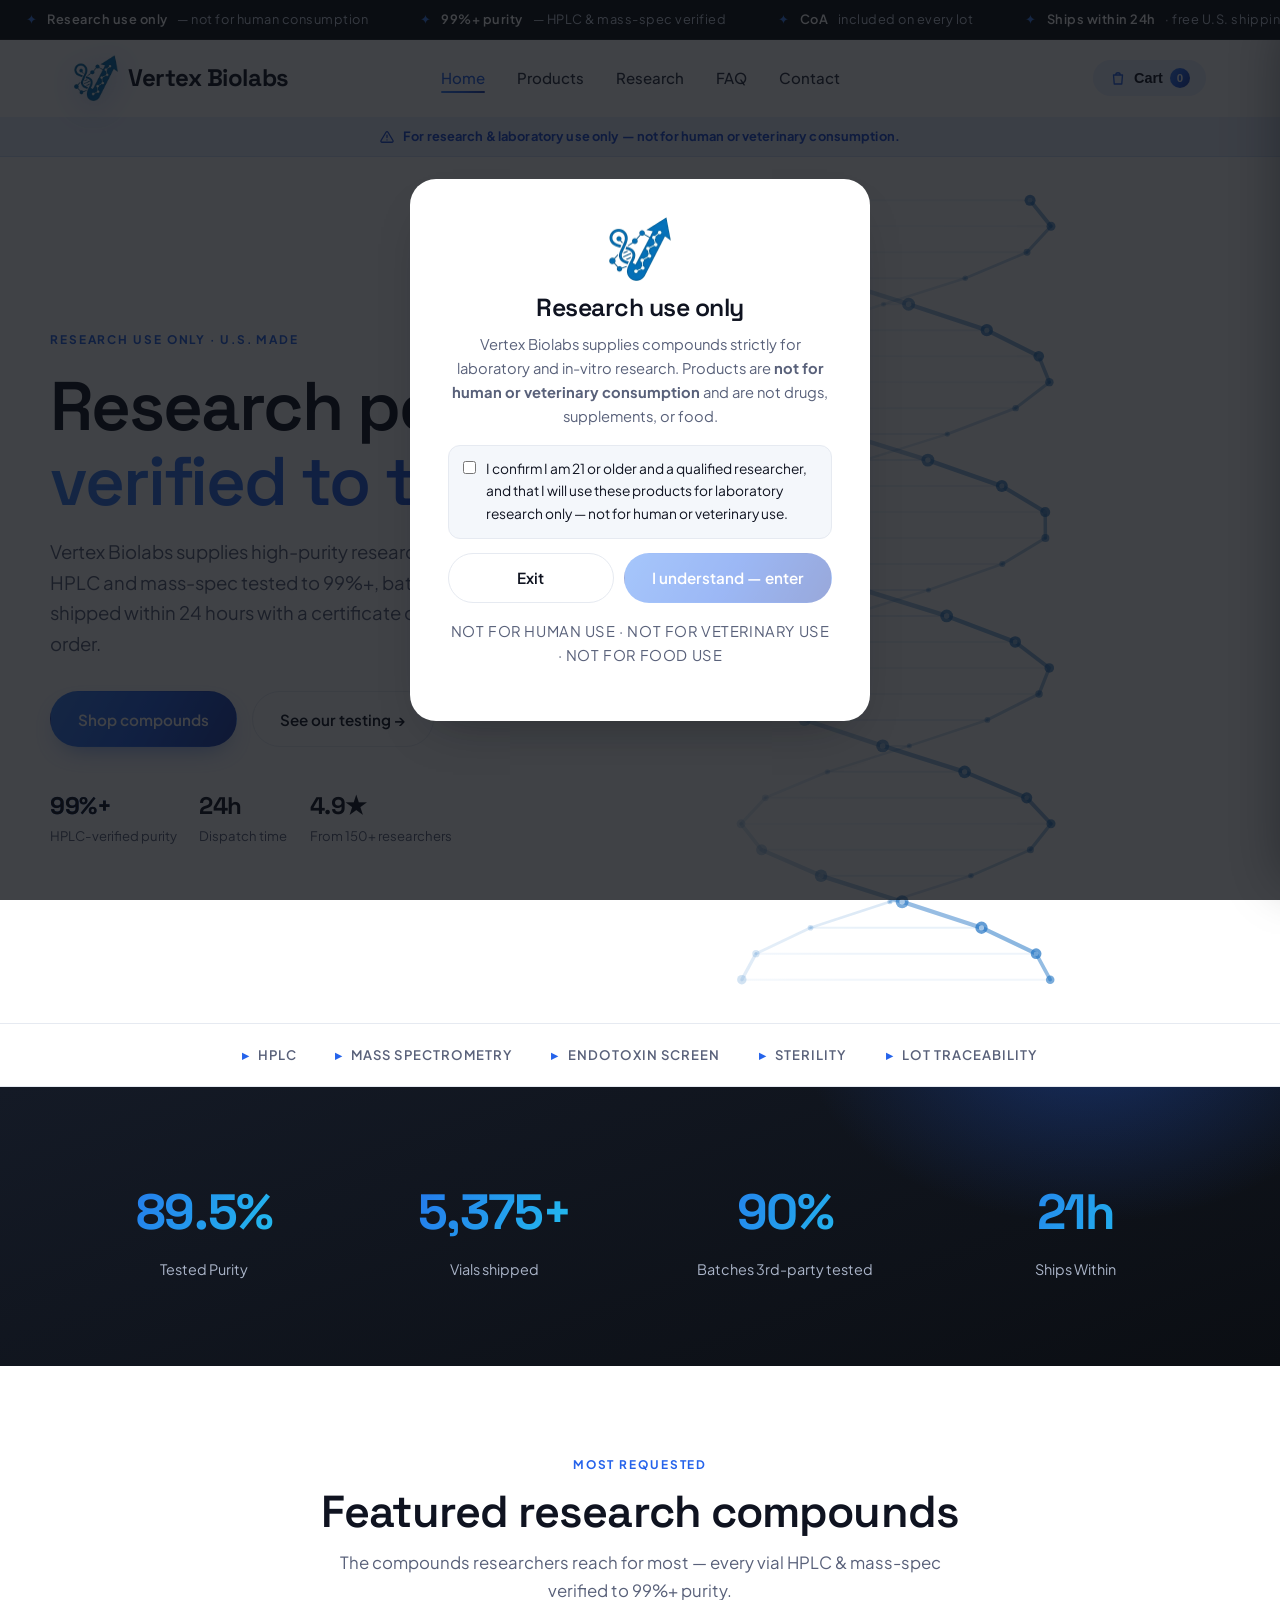
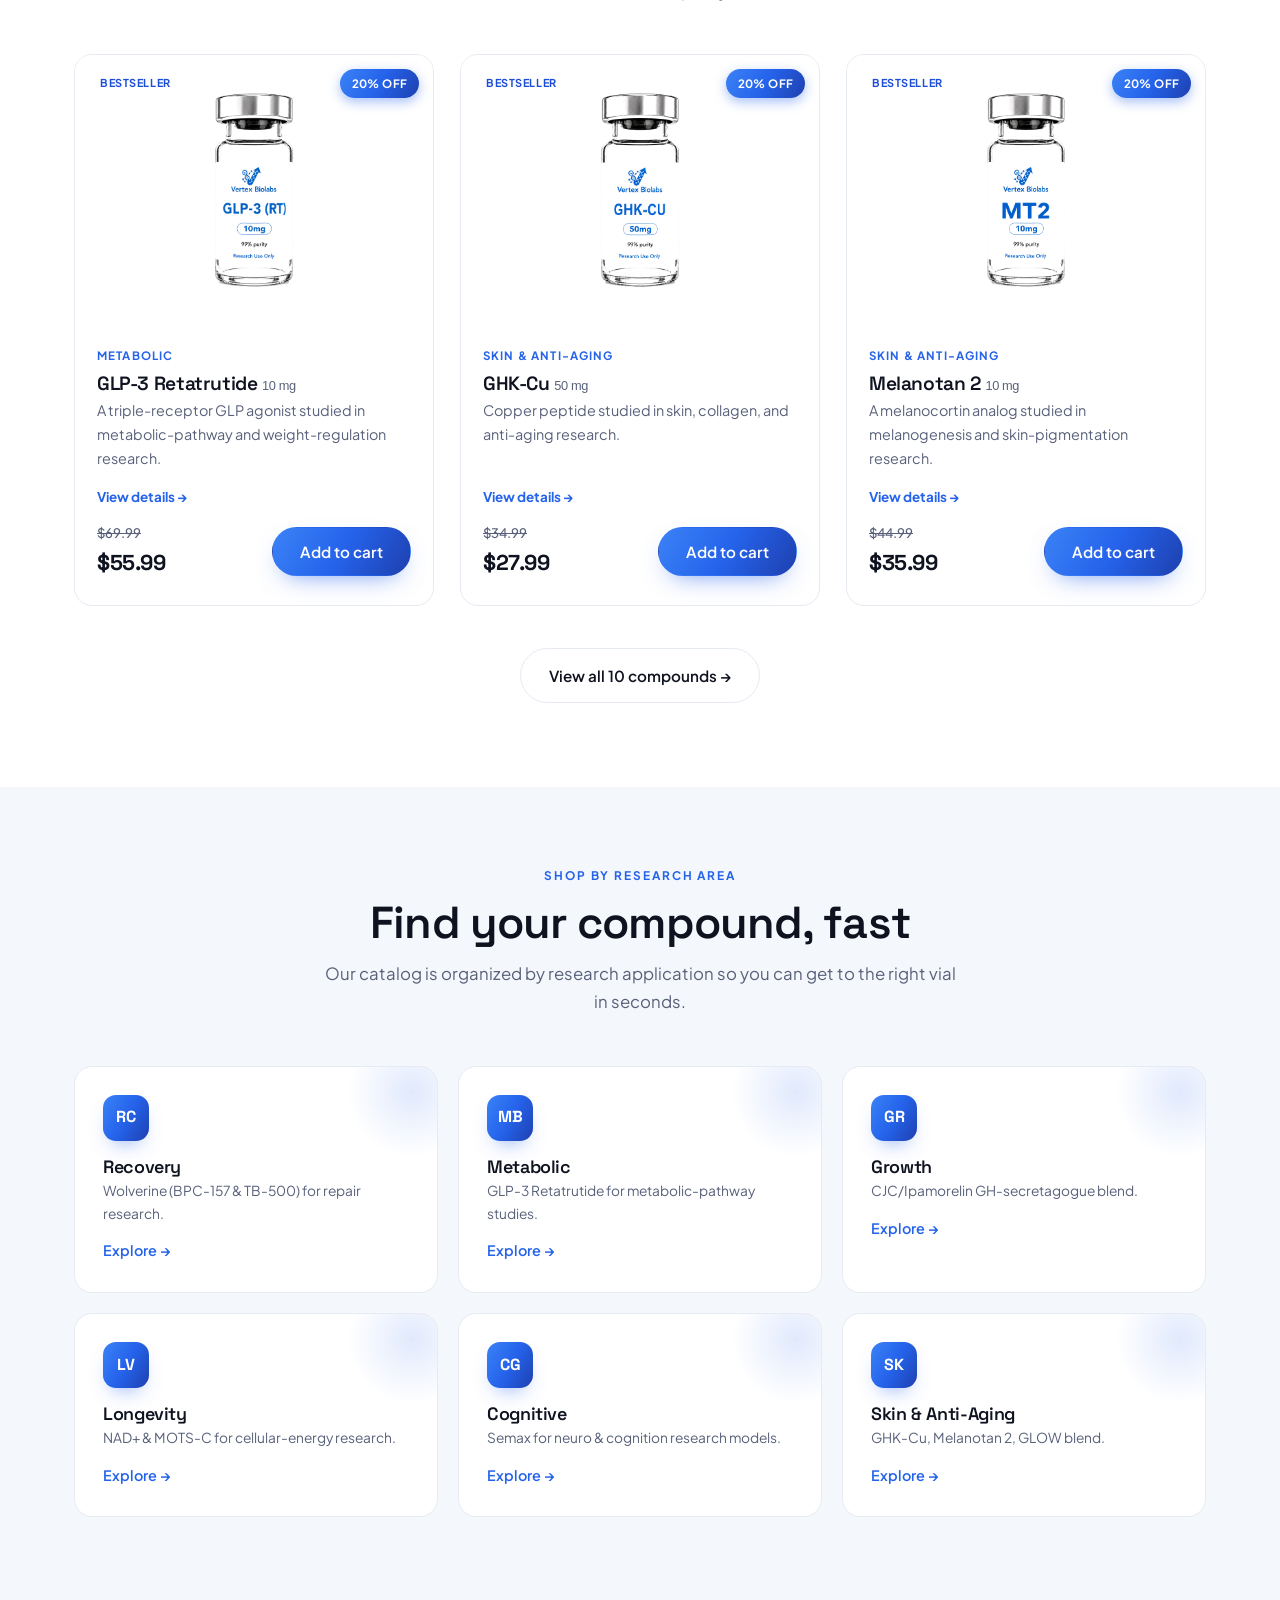
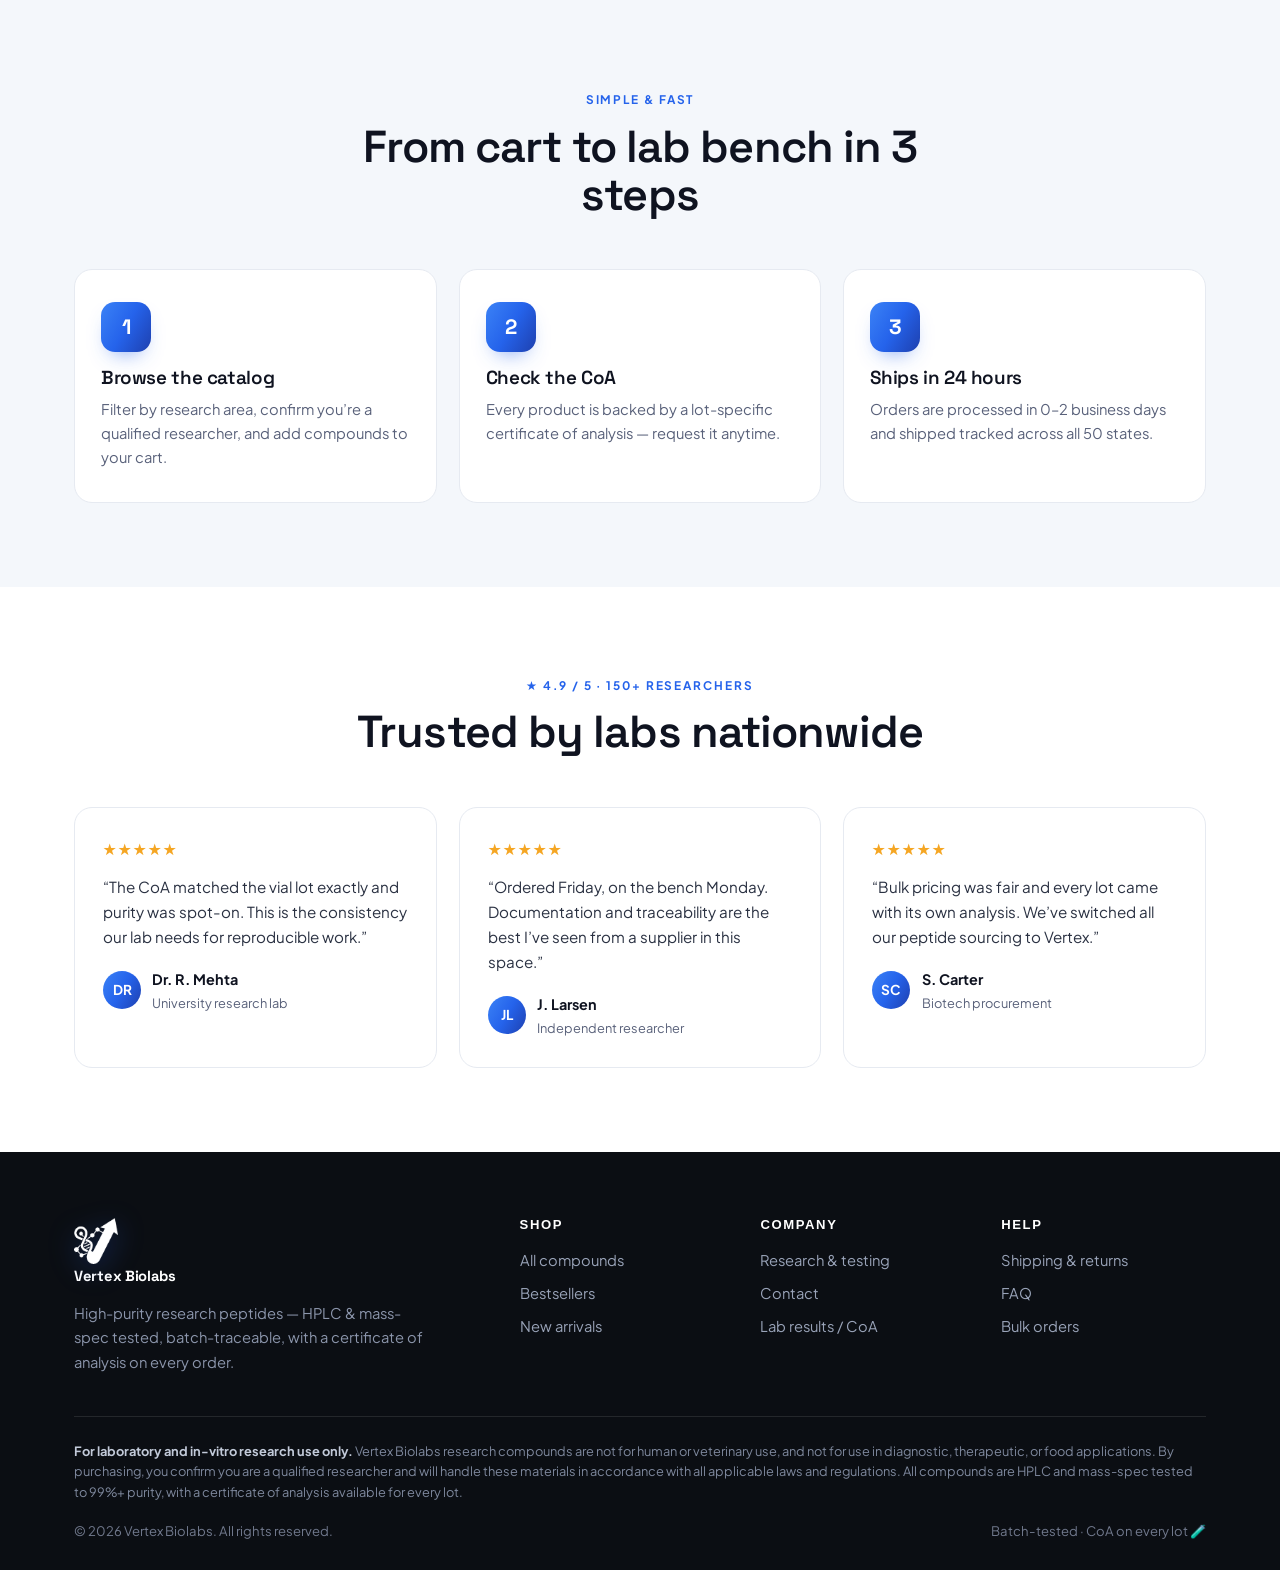
==== commit 2d118603: "Remove 'How we test' + stats bar (Research) and 'Why Vertex' + newsletter (Home) - Research: delete " ====
--- a/index.html
+++ b/index.html
@@ -212,28 +212,6 @@
     </div>
   </section>
 
-  <!-- ============ QUALITY / WHY VERTEX ============ -->
-  <section>
-    <div class="container split">
-      <div class="art reveal" style="background:var(--paper); border:1px solid var(--line);">
-        <img src="assets/img/vials/glp3-retatrutide-10mg.png" alt="GLP-3 Retatrutide research peptide — verified purity" class="product-feature-img" />
-      </div>
-      <div class="reveal d1">
-        <span class="eyebrow">Why Vertex</span>
-        <h2 style="font-size:clamp(1.9rem,3vw,2.5rem); margin:0.6rem 0 0.4rem;">Purity you can verify — not just claim</h2>
-        <p style="color:var(--muted);">We treat the certificate of analysis as the only marketing copy that matters. Every batch is independently tested and traceable to its lot.</p>
-        <ul class="check-list">
-          <li>HPLC &amp; mass-spec tested to <strong>99%+ purity</strong> on every batch</li>
-          <li>Independent, U.S.-based <strong>third-party labs</strong></li>
-          <li><strong>Lot-specific CoA</strong> available for every order, free</li>
-          <li>Cold-chain handling &amp; <strong>24-hour dispatch</strong></li>
-          <li>Discreet packaging, tracked U.S. shipping</li>
-        </ul>
-        <a href="research.html" class="btn btn-primary">How we test</a>
-      </div>
-    </div>
-  </section>
-
   <!-- ============ HOW IT WORKS ============ -->
   <section style="background:var(--paper);">
     <div class="container">
@@ -272,20 +250,6 @@
           <p>“Bulk pricing was fair and every lot came with its own analysis. We’ve switched all our peptide sourcing to Vertex.”</p>
           <div class="review-who"><span class="av">SC</span><div><b>S. Carter</b><span>Biotech procurement</span></div></div>
         </div>
-      </div>
-    </div>
-  </section>
-
-  <!-- ============ CTA ============ -->
-  <section style="padding-top:0;">
-    <div class="container">
-      <div class="cta-band reveal">
-        <h2>Get lot drops &amp; restock alerts</h2>
-        <p>Join our researcher list for new compound releases, restocks, and bulk-pricing offers — straight to your inbox.</p>
-        <form class="newsletter-form">
-          <input type="email" placeholder="you@lab.edu" required aria-label="Email address" />
-          <button type="submit" class="btn btn-primary">Sign me up</button>
-        </form>
       </div>
     </div>
   </section>
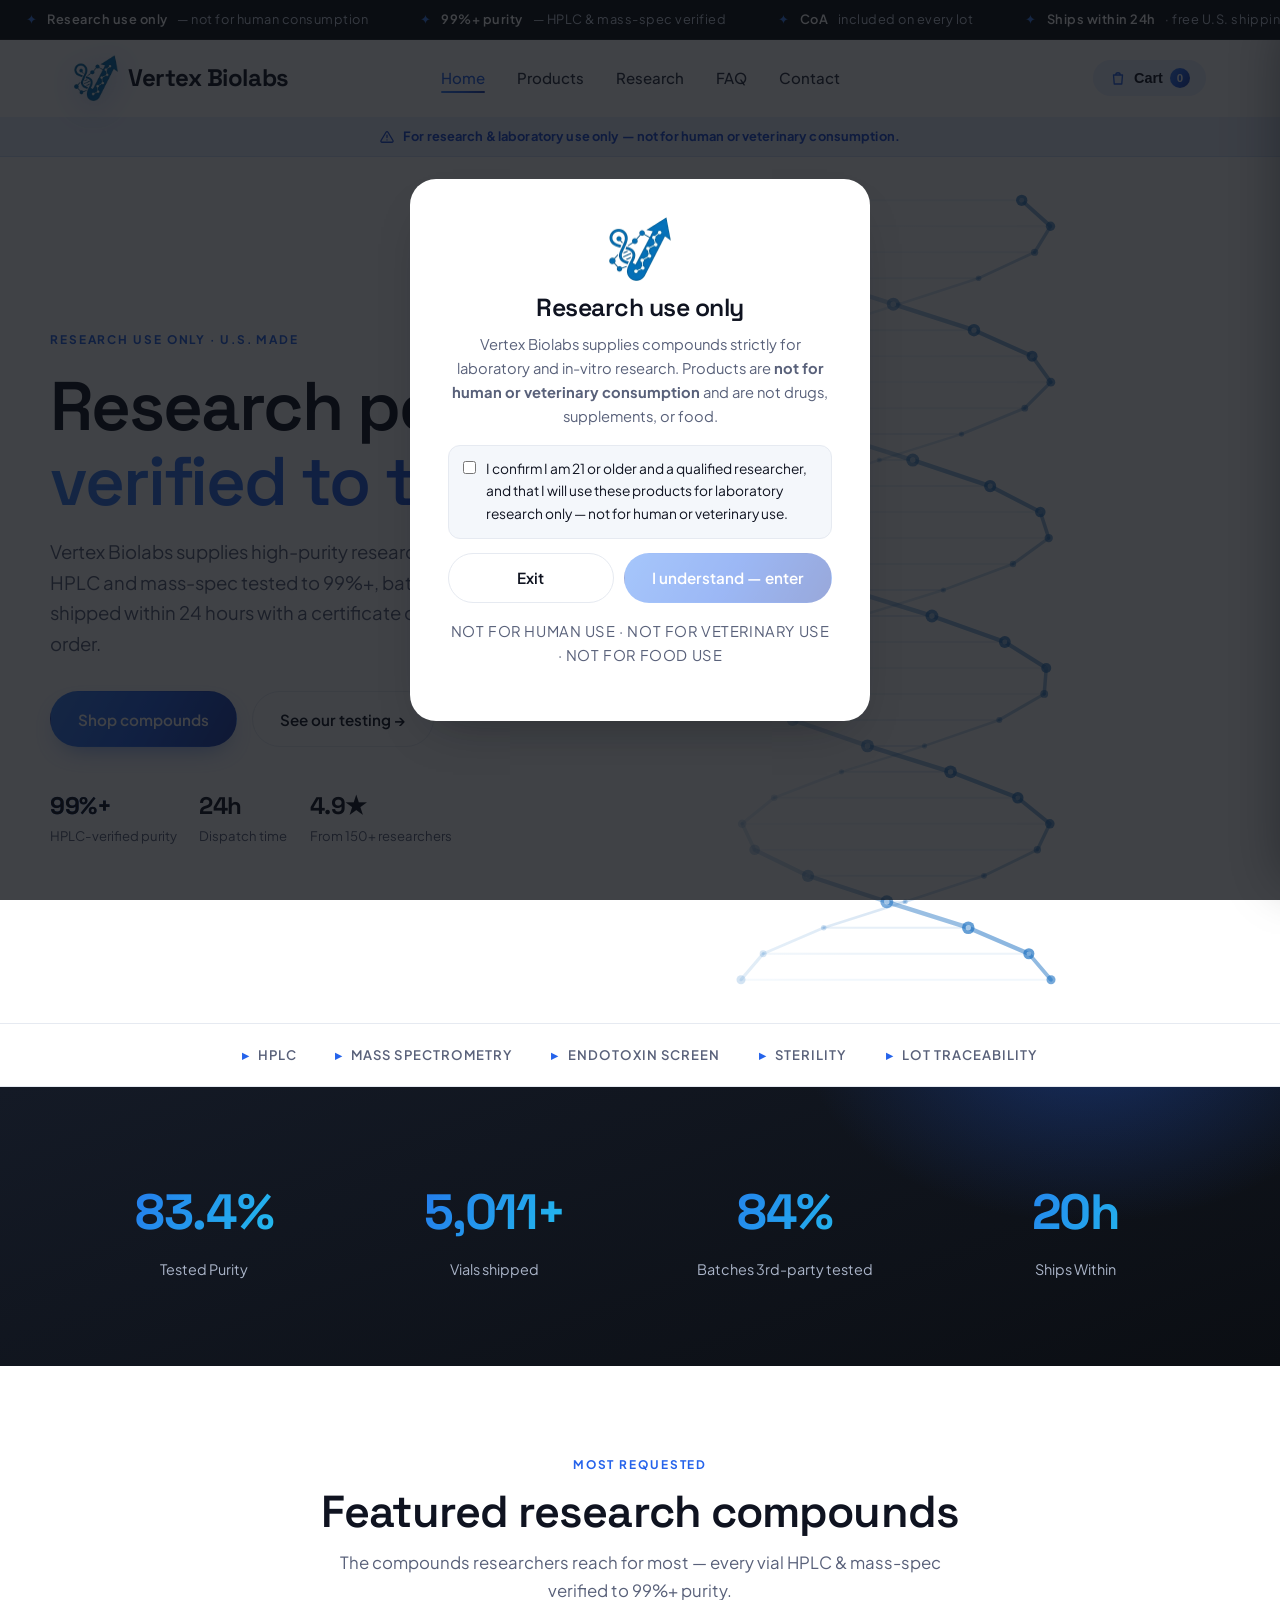
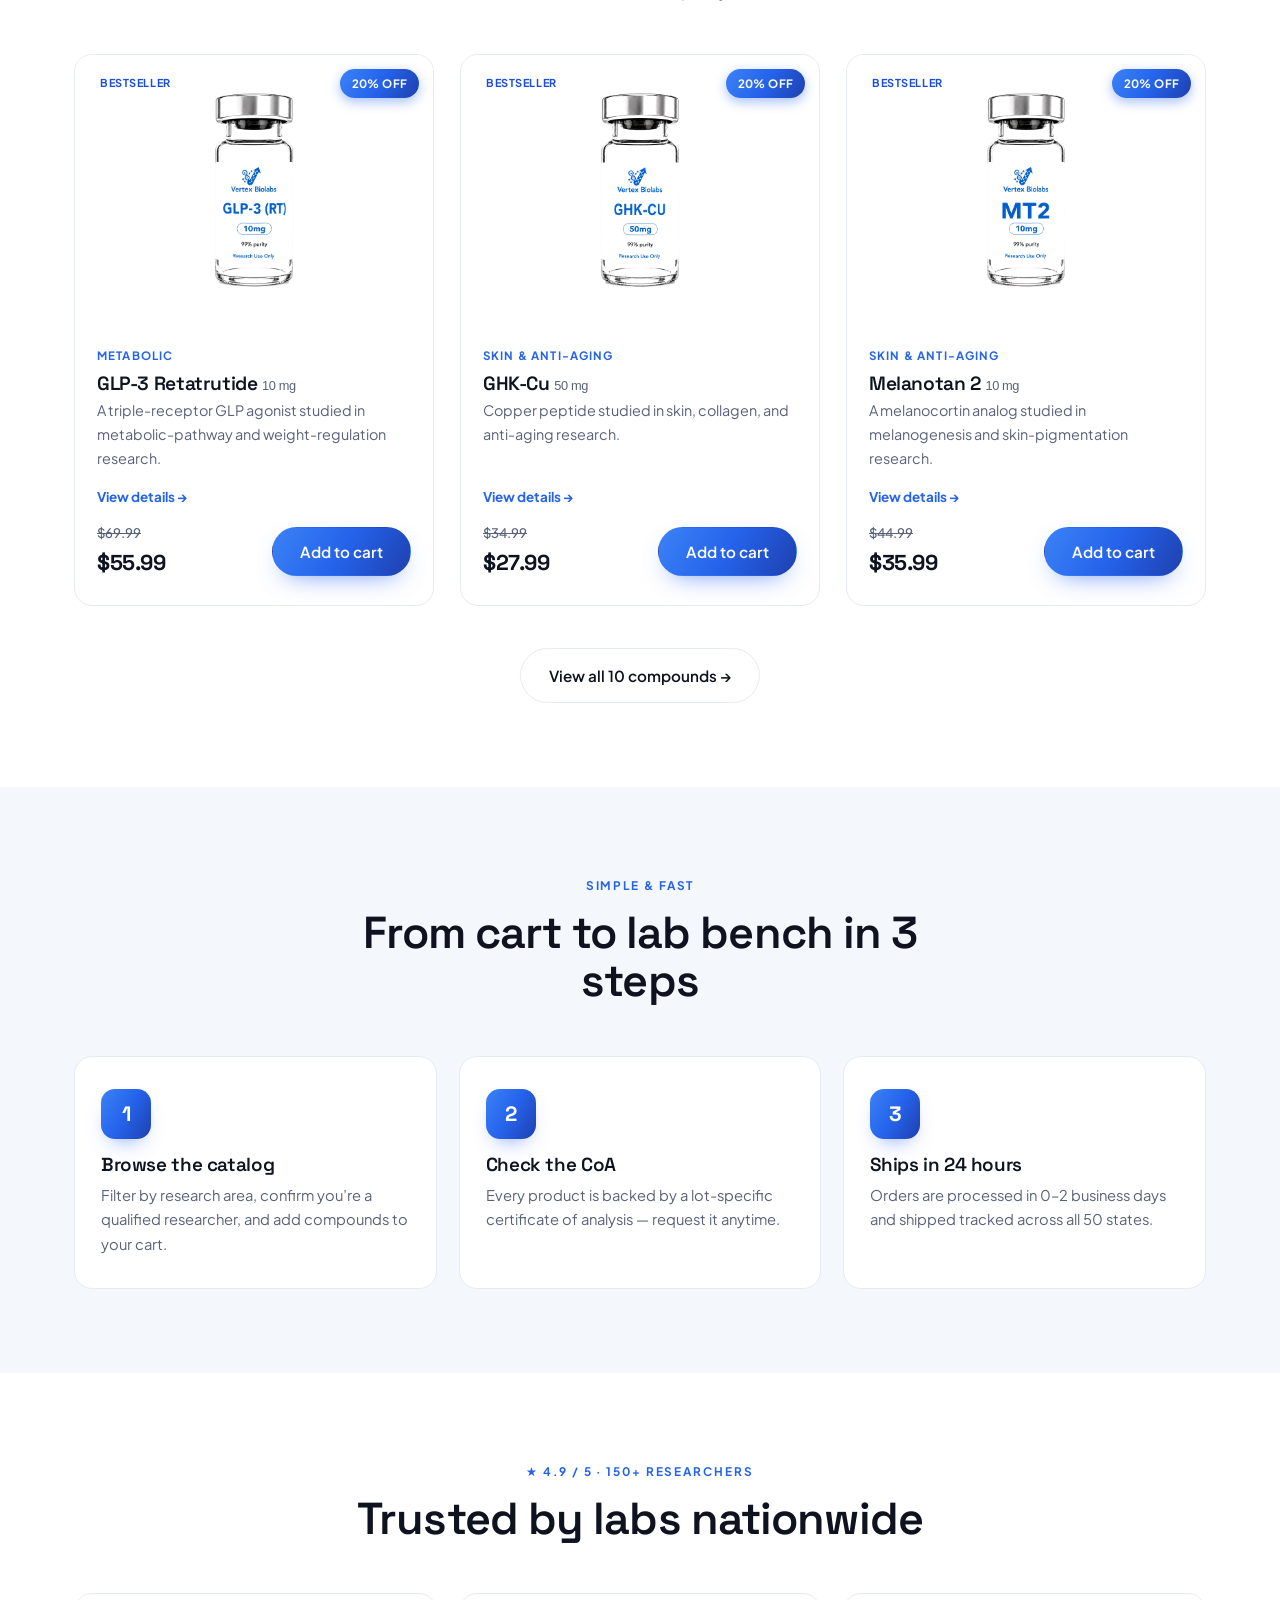
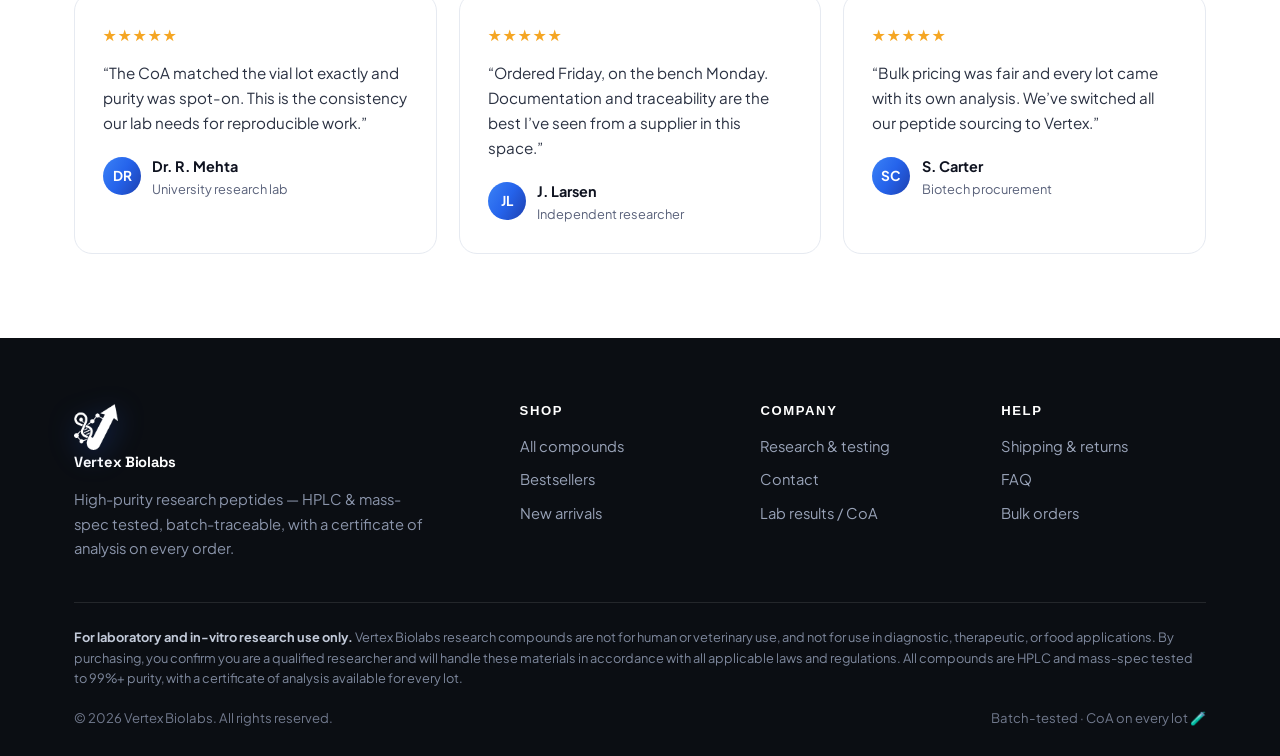
==== commit c5d33322: "Remove 'Find your compound, fast' (categories) section from Home Co-Authored-By: Claude Opus 4.8 <no" ====
--- a/index.html
+++ b/index.html
@@ -193,25 +193,6 @@
     </div>
   </section>
 
-  <!-- ============ CATEGORIES ============ -->
-  <section style="background:var(--paper); padding-top:74px;">
-    <div class="container">
-      <div class="section-head reveal">
-        <span class="eyebrow">Shop by research area</span>
-        <h2>Find your compound, fast</h2>
-        <p>Our catalog is organized by research application so you can get to the right vial in seconds.</p>
-      </div>
-      <div class="cat-grid">
-        <a class="cat-card reveal" href="products.html"><div class="cat-ico">RC</div><h3>Recovery</h3><p>Wolverine (BPC-157 &amp; TB-500) for repair research.</p><span class="go">Explore →</span></a>
-        <a class="cat-card reveal d1" href="products.html"><div class="cat-ico">MB</div><h3>Metabolic</h3><p>GLP-3 Retatrutide for metabolic-pathway studies.</p><span class="go">Explore →</span></a>
-        <a class="cat-card reveal d2" href="products.html"><div class="cat-ico">GR</div><h3>Growth</h3><p>CJC/Ipamorelin GH-secretagogue blend.</p><span class="go">Explore →</span></a>
-        <a class="cat-card reveal" href="products.html"><div class="cat-ico">LV</div><h3>Longevity</h3><p>NAD+ &amp; MOTS-C for cellular-energy research.</p><span class="go">Explore →</span></a>
-        <a class="cat-card reveal d1" href="products.html"><div class="cat-ico">CG</div><h3>Cognitive</h3><p>Semax for neuro &amp; cognition research models.</p><span class="go">Explore →</span></a>
-        <a class="cat-card reveal d2" href="products.html"><div class="cat-ico">SK</div><h3>Skin &amp; Anti-Aging</h3><p>GHK-Cu, Melanotan 2, GLOW blend.</p><span class="go">Explore →</span></a>
-      </div>
-    </div>
-  </section>
-
   <!-- ============ HOW IT WORKS ============ -->
   <section style="background:var(--paper);">
     <div class="container">
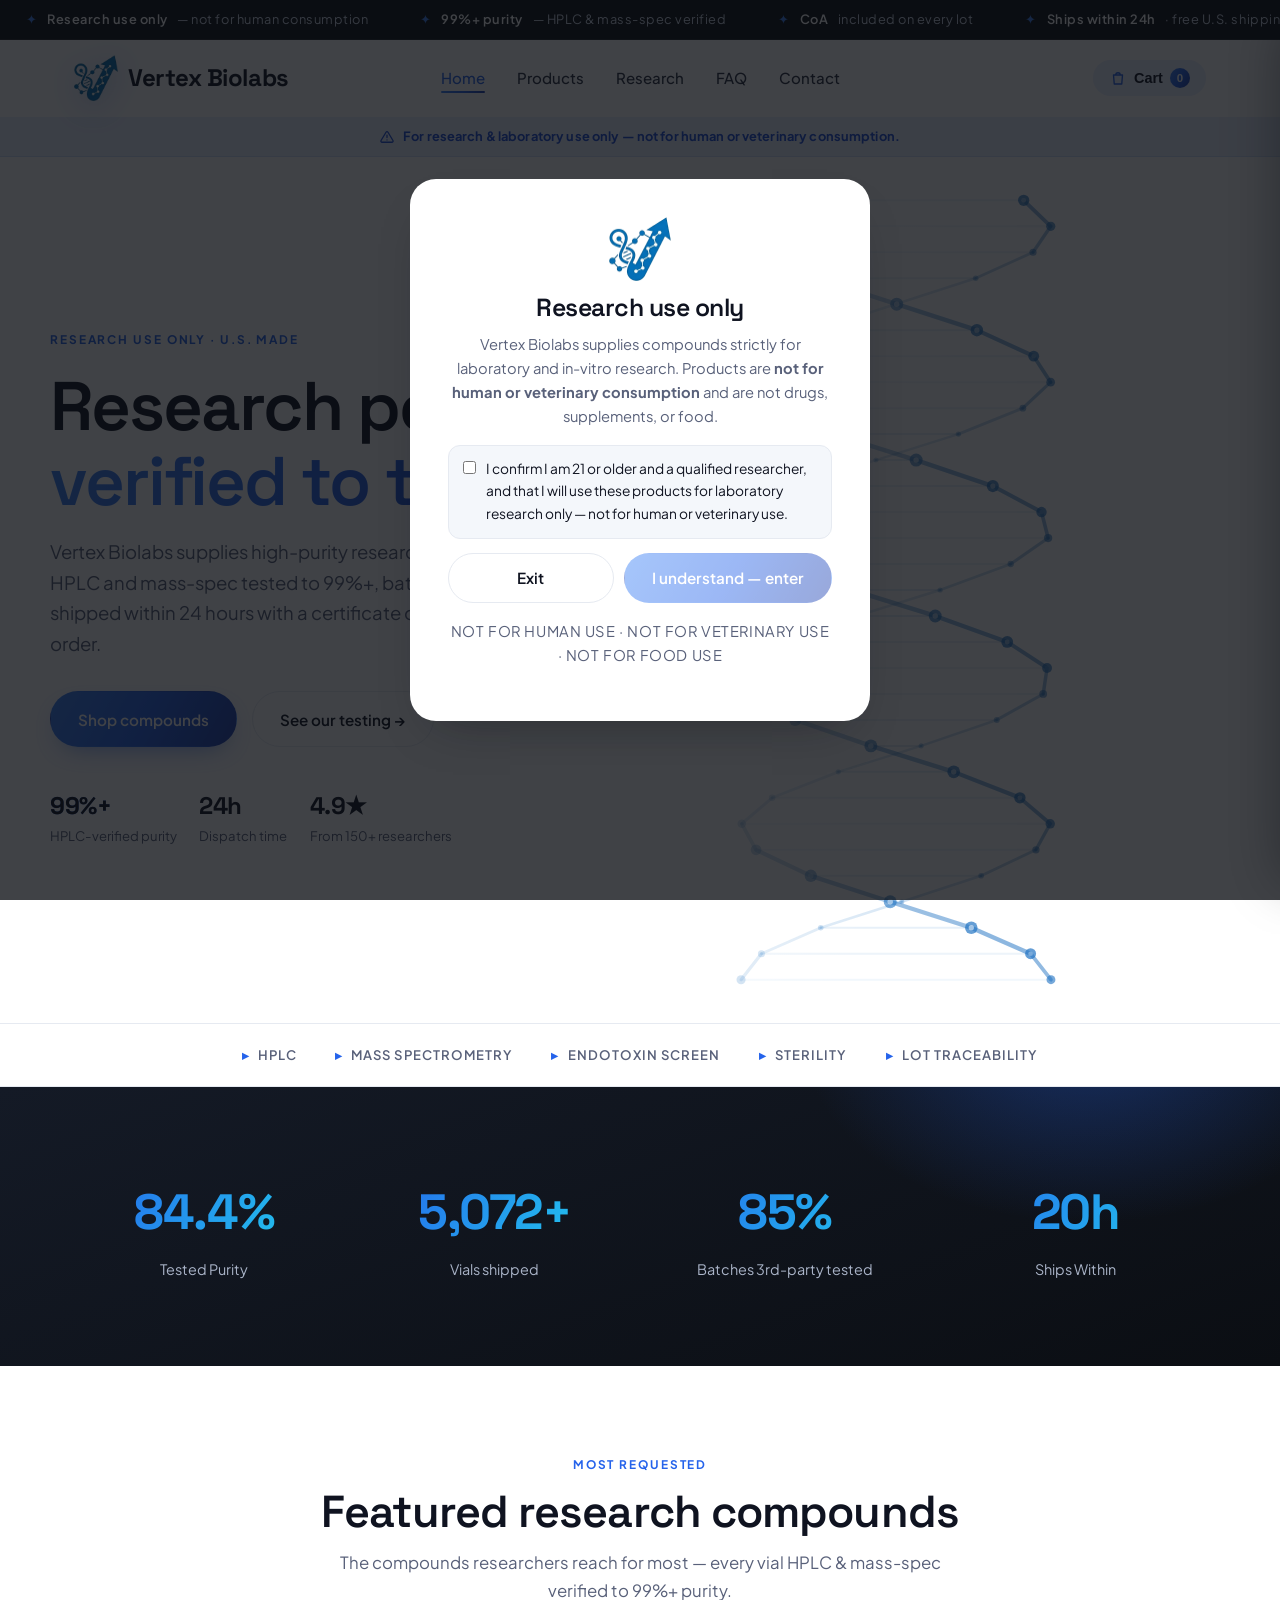
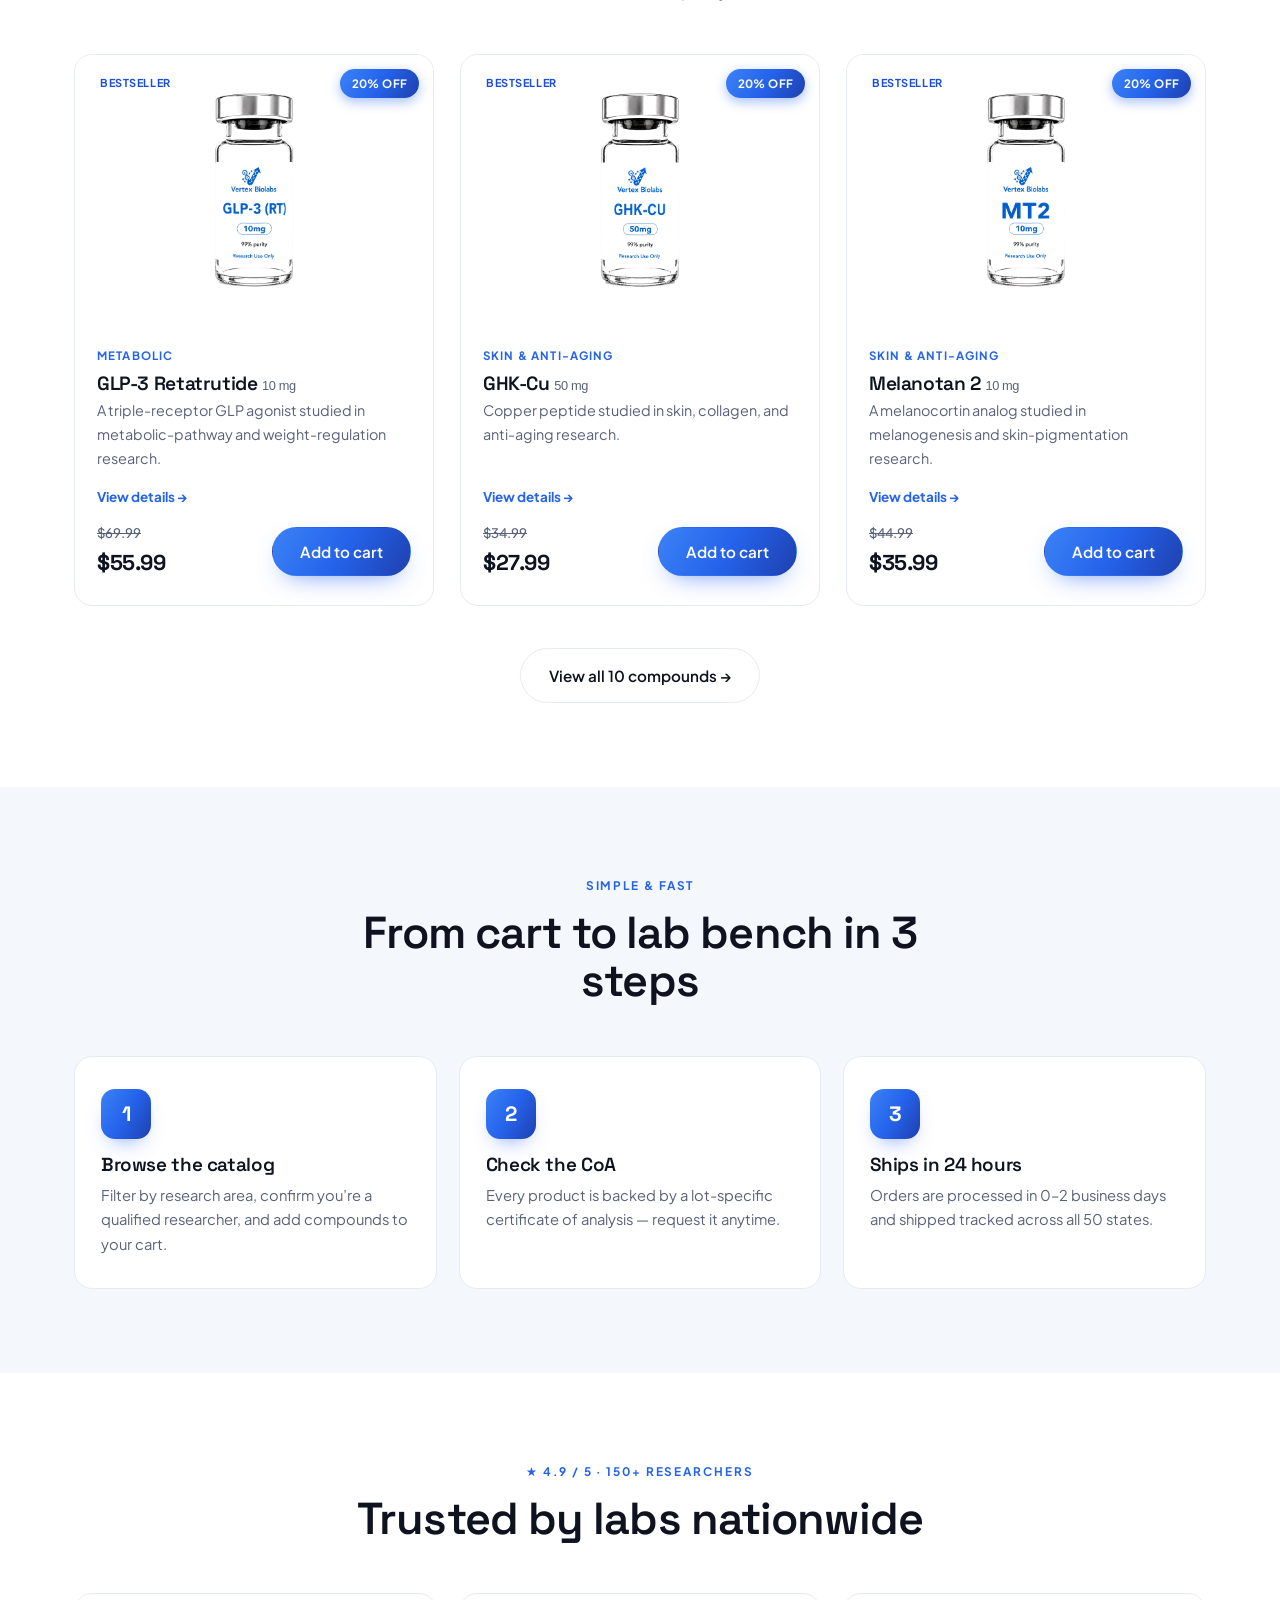
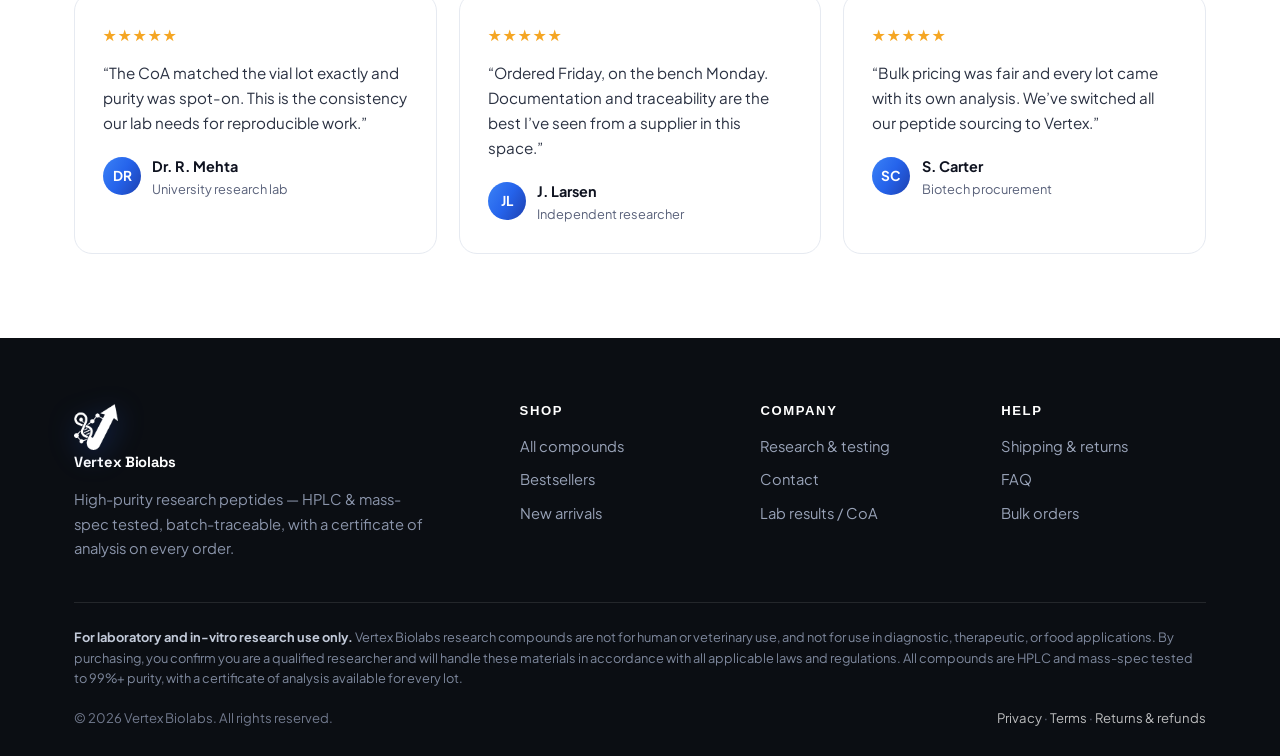
==== commit 79e1b7c3: "Add favicon, legal pages (Privacy/Terms/Refund), fix stale FAQ checkout copy - Favicon set generated" ====
--- a/index.html
+++ b/index.html
@@ -9,7 +9,10 @@
   <link rel="preconnect" href="https://fonts.googleapis.com" />
   <link rel="preconnect" href="https://fonts.gstatic.com" crossorigin />
   <link href="https://fonts.googleapis.com/css2?family=Plus+Jakarta+Sans:wght@400;500;600;700;800&family=Space+Grotesk:wght@500;600;700&display=swap" rel="stylesheet" />
-  <link rel="stylesheet" href="assets/css/style.css?v=11" />
+  <link rel="stylesheet" href="assets/css/style.css?v=12" />
+  <link rel="icon" href="favicon.ico" sizes="any" />
+  <link rel="icon" type="image/png" sizes="32x32" href="assets/img/favicon-32.png" />
+  <link rel="apple-touch-icon" href="assets/img/apple-touch-icon.png" />
 </head>
 <body>
 
@@ -260,7 +263,7 @@
         </div>
         <div>
           <h4>Help</h4>
-          <a href="contact.html">Shipping &amp; returns</a>
+          <a href="refund.html">Shipping &amp; returns</a>
           <a href="faq.html">FAQ</a>
           <a href="contact.html">Bulk orders</a>
         </div>
@@ -273,7 +276,7 @@
 
       <div class="footer-bottom">
         <span>© <span data-year>2026</span> Vertex Biolabs. All rights reserved.</span>
-        <span>Batch-tested · CoA on every lot 🧪</span>
+        <span class="footer-legal"><a href="privacy.html">Privacy</a> · <a href="terms.html">Terms</a> · <a href="refund.html">Returns &amp; refunds</a></span>
       </div>
     </div>
   </footer>
--- a/assets/css/style.css
+++ b/assets/css/style.css
@@ -546,3 +546,16 @@
 .coa-lightbox-inner { max-width: 700px; margin: 0 auto; }
 .coa-lightbox img { width: 100%; height: auto; display: block; border-radius: 12px; box-shadow: 0 30px 80px rgba(0,0,0,0.5); background: #fff; }
 .coa-lightbox-close { position: fixed; top: 16px; right: 20px; width: 44px; height: 44px; border-radius: 50%; border: none; cursor: pointer; background: #fff; color: var(--ink); font-size: 1.5rem; line-height: 1; box-shadow: var(--shadow); z-index: 1201; }
+
+/* ---------- Legal / policy pages ---------- */
+.legal { max-width: 760px; margin: 0 auto; }
+.legal > p.muted-note { color: var(--muted); font-size: 0.9rem; margin-bottom: 1.6rem; }
+.legal h2 { font-size: 1.35rem; margin: 2.1rem 0 0.6rem; }
+.legal h3 { font-size: 1.04rem; margin: 1.3rem 0 0.35rem; }
+.legal p, .legal li { color: var(--ink-2); font-size: 0.98rem; line-height: 1.75; }
+.legal p { margin-bottom: 0.7rem; }
+.legal ul { margin: 0.4rem 0 0.9rem 1.2rem; }
+.legal li { margin-bottom: 0.4rem; }
+.legal a { color: var(--blue); font-weight: 600; }
+.footer-legal a { color: rgba(255,255,255,0.72); }
+.footer-legal a:hover { color: #fff; }
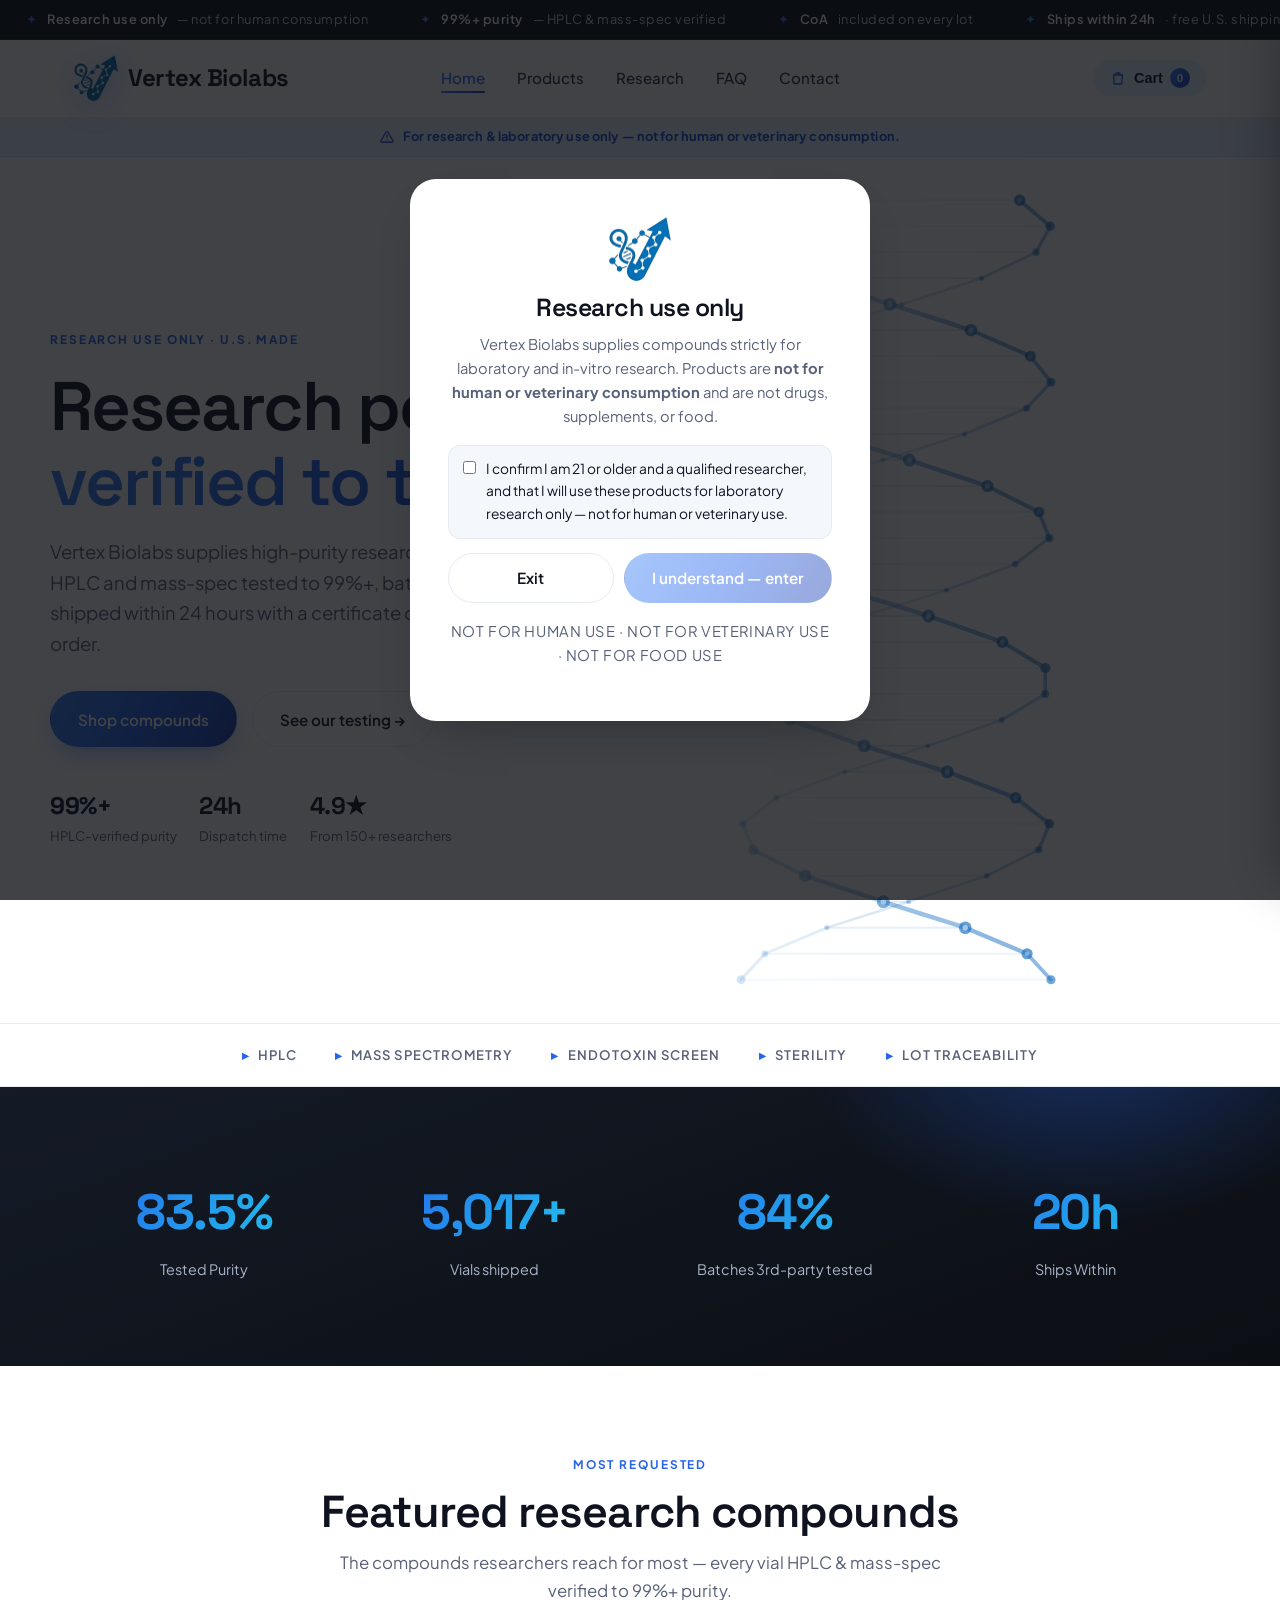
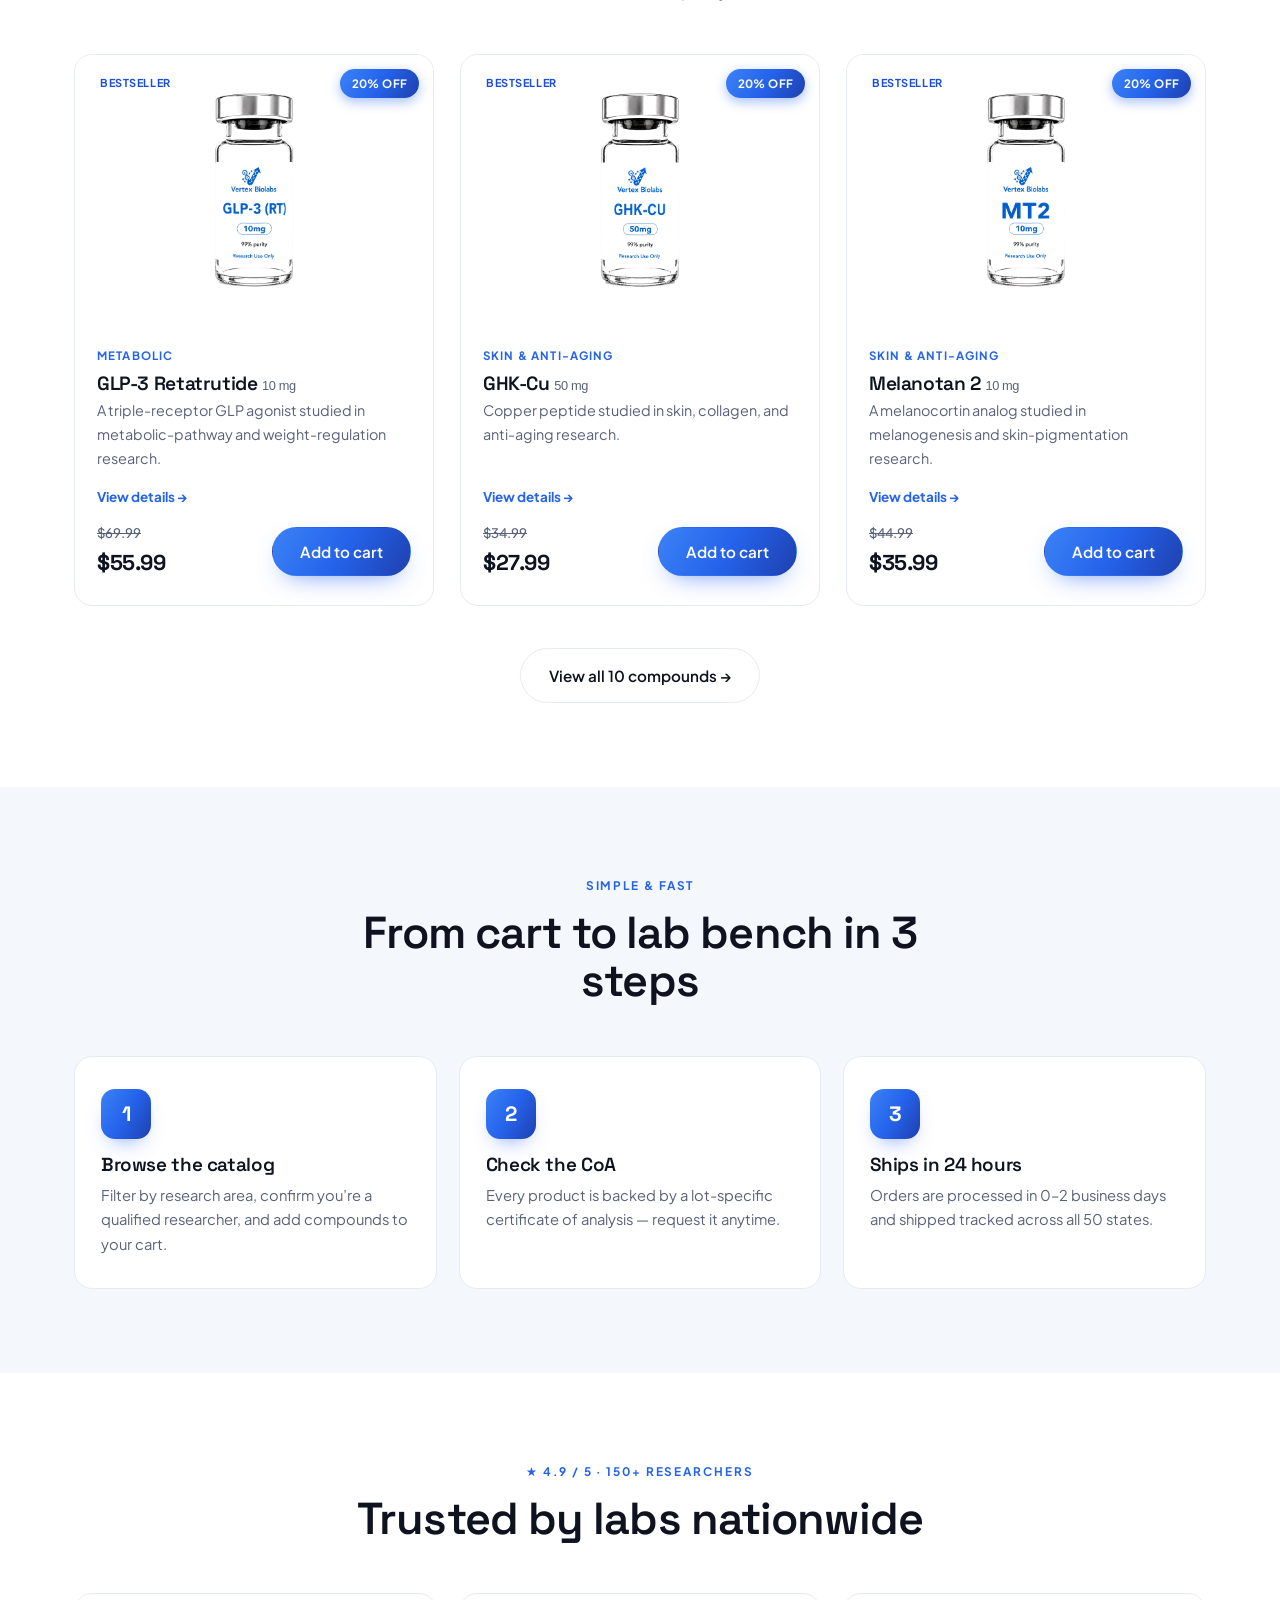
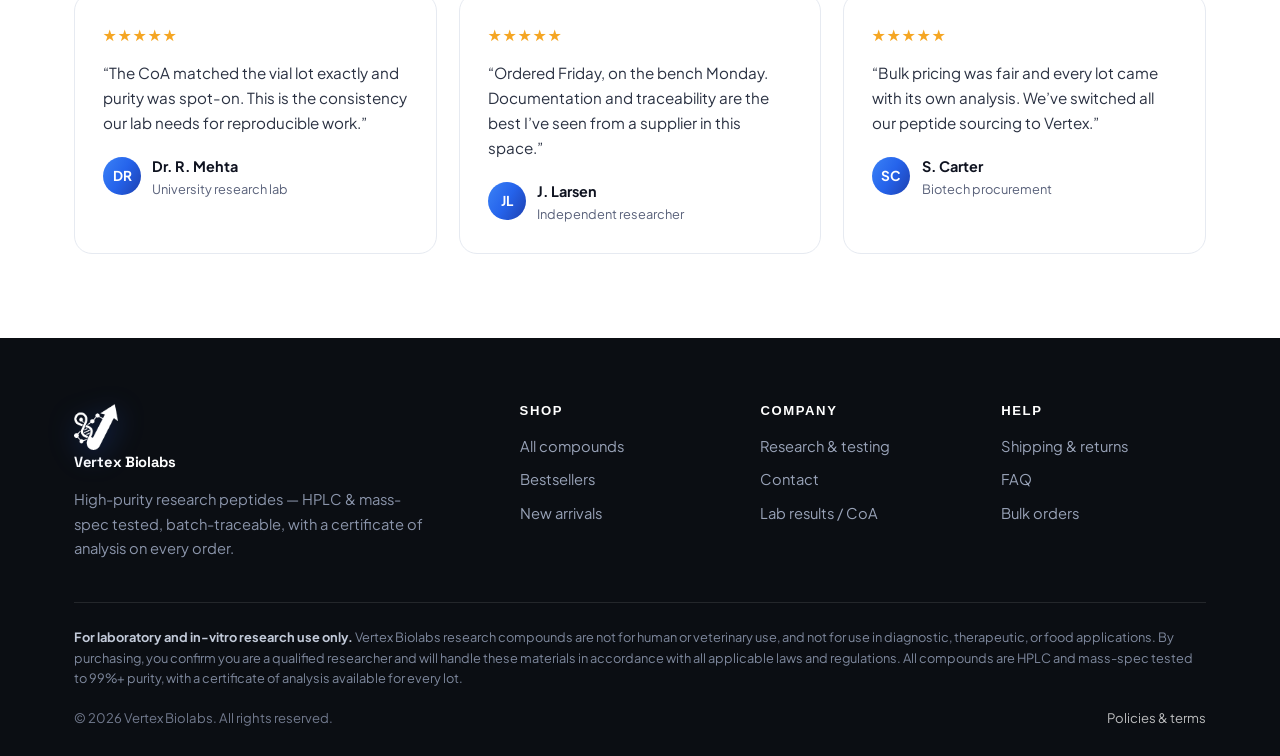
==== commit 2e8a7ac0: "Combine legal pages into one policies.html; link from FAQ + checkout consent - Merge Privacy, Terms," ====
--- a/index.html
+++ b/index.html
@@ -263,7 +263,7 @@
         </div>
         <div>
           <h4>Help</h4>
-          <a href="refund.html">Shipping &amp; returns</a>
+          <a href="policies.html#returns">Shipping &amp; returns</a>
           <a href="faq.html">FAQ</a>
           <a href="contact.html">Bulk orders</a>
         </div>
@@ -276,7 +276,7 @@
 
       <div class="footer-bottom">
         <span>© <span data-year>2026</span> Vertex Biolabs. All rights reserved.</span>
-        <span class="footer-legal"><a href="privacy.html">Privacy</a> · <a href="terms.html">Terms</a> · <a href="refund.html">Returns &amp; refunds</a></span>
+        <span class="footer-legal"><a href="policies.html">Policies &amp; terms</a></span>
       </div>
     </div>
   </footer>
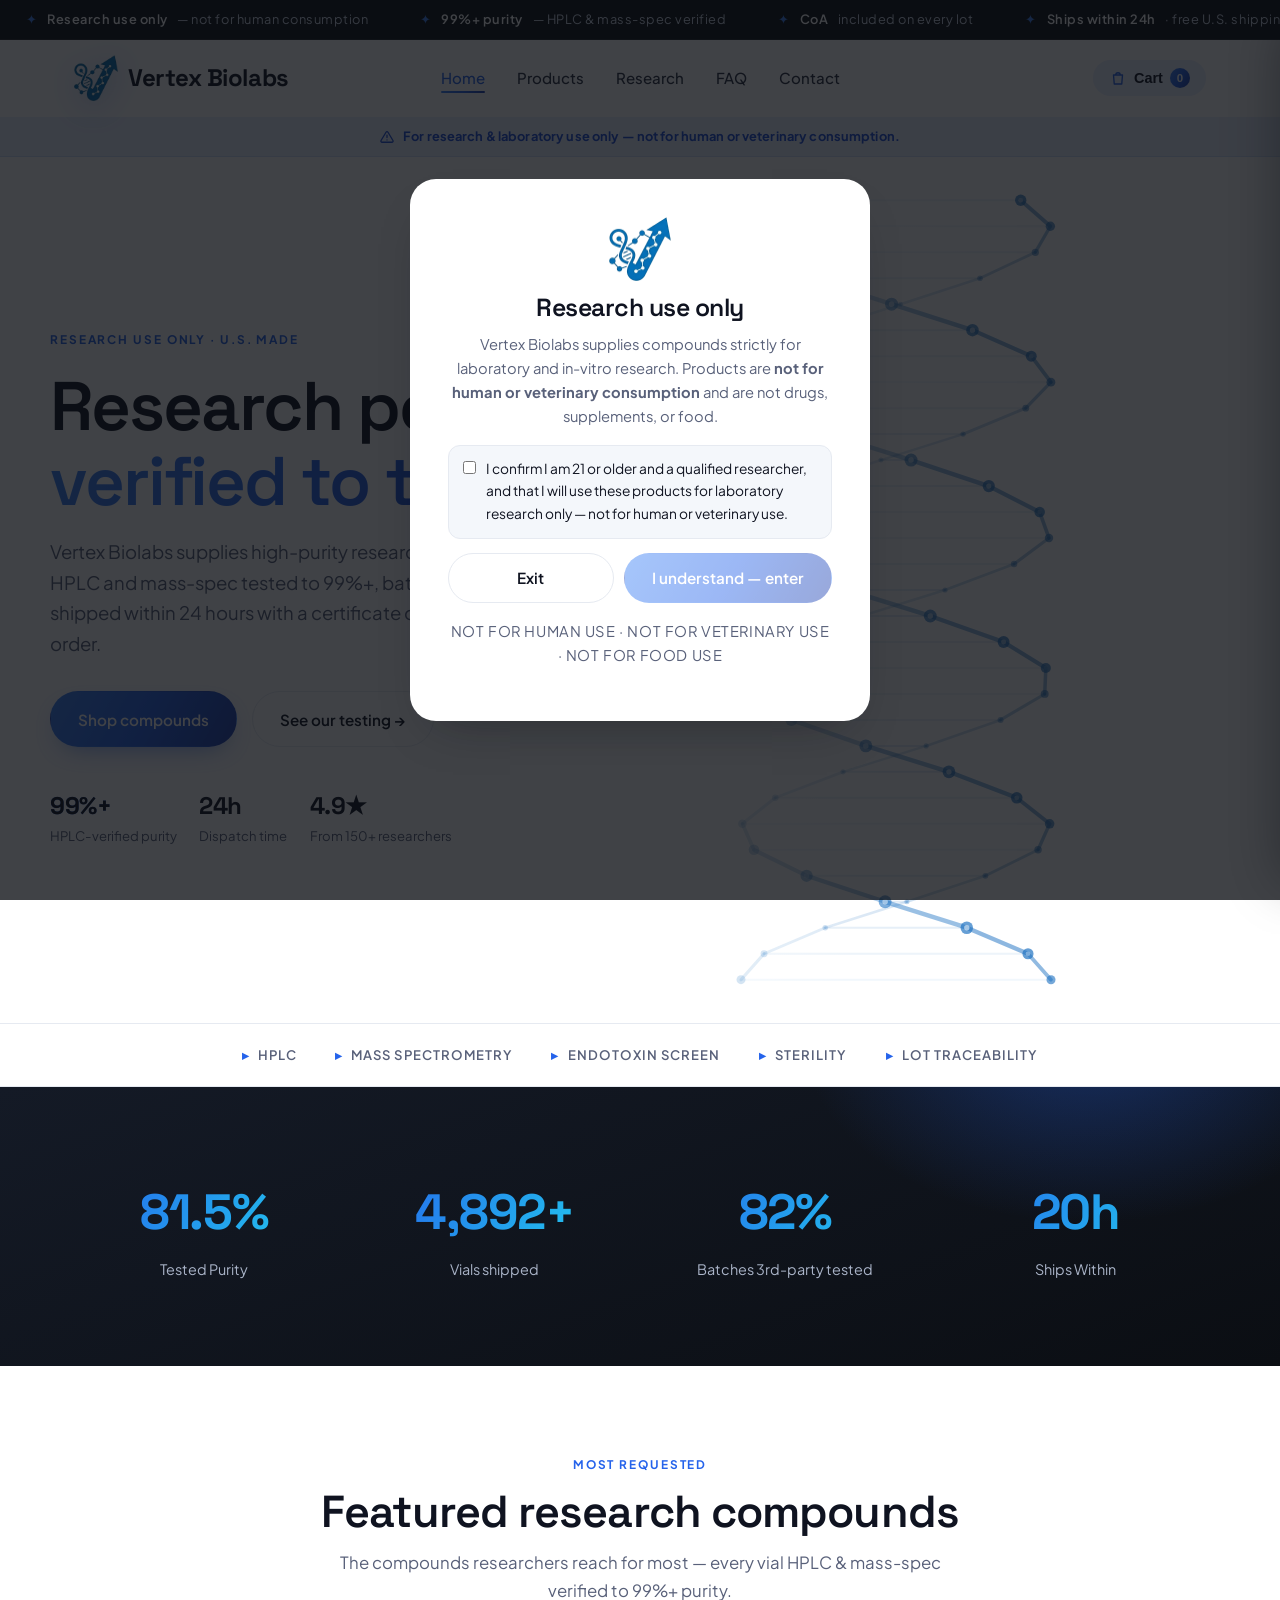
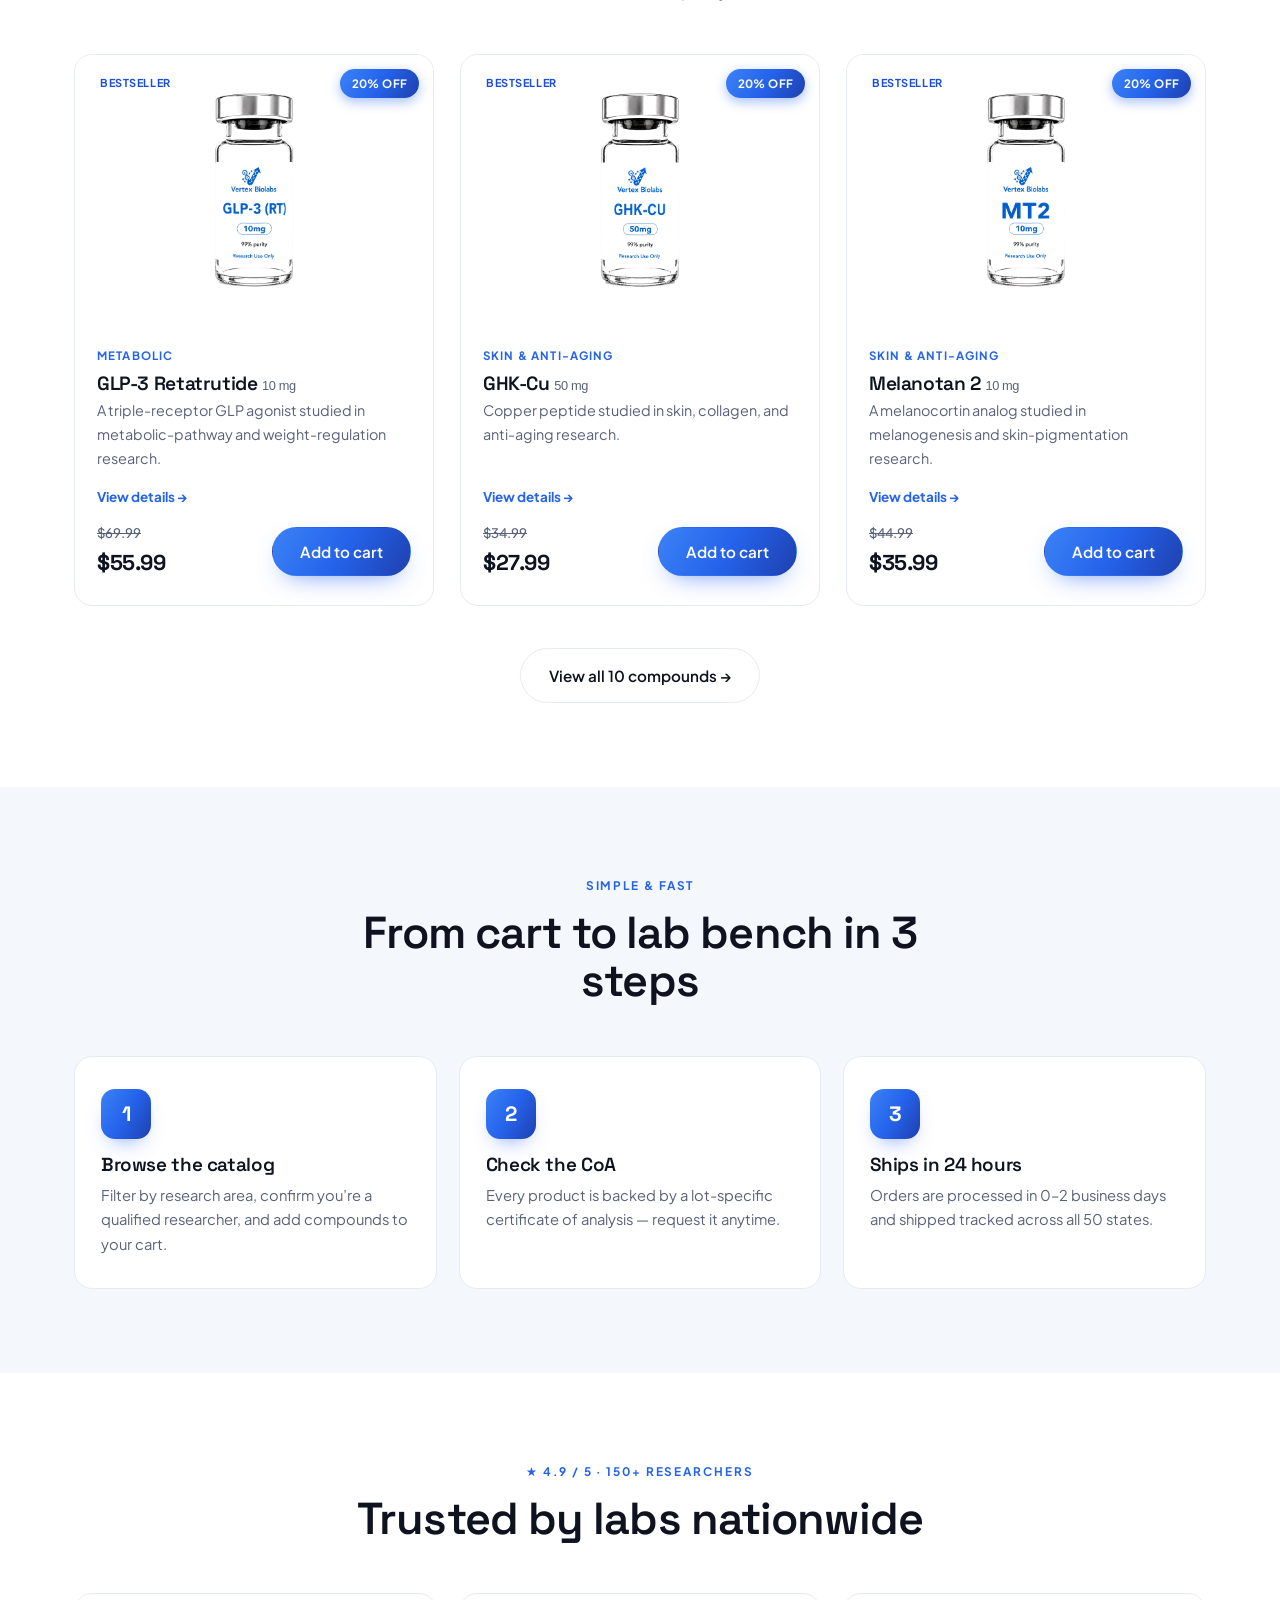
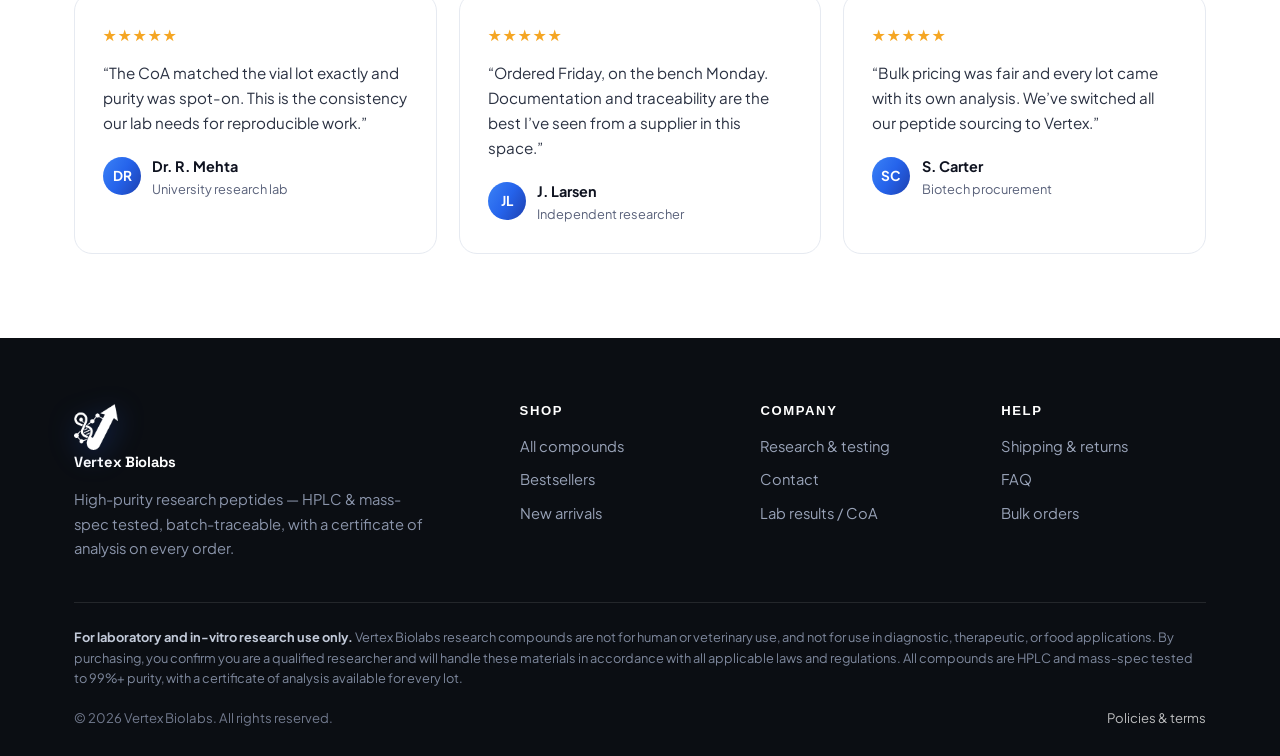
==== commit 0b9bb527: "Checkout: boxed 'I accept Terms & Conditions and Policies' consent with link - Add a clear, bordered" ====
--- a/index.html
+++ b/index.html
@@ -9,7 +9,7 @@
   <link rel="preconnect" href="https://fonts.googleapis.com" />
   <link rel="preconnect" href="https://fonts.gstatic.com" crossorigin />
   <link href="https://fonts.googleapis.com/css2?family=Plus+Jakarta+Sans:wght@400;500;600;700;800&family=Space+Grotesk:wght@500;600;700&display=swap" rel="stylesheet" />
-  <link rel="stylesheet" href="assets/css/style.css?v=12" />
+  <link rel="stylesheet" href="assets/css/style.css?v=13" />
   <link rel="icon" href="favicon.ico" sizes="any" />
   <link rel="icon" type="image/png" sizes="32x32" href="assets/img/favicon-32.png" />
   <link rel="apple-touch-icon" href="assets/img/apple-touch-icon.png" />
--- a/assets/css/style.css
+++ b/assets/css/style.css
@@ -559,3 +559,16 @@
 .legal a { color: var(--blue); font-weight: 600; }
 .footer-legal a { color: rgba(255,255,255,0.72); }
 .footer-legal a:hover { color: #fff; }
+
+/* ---------- Checkout: accept terms & policies box ---------- */
+.checkout-accept {
+  display: flex; align-items: flex-start; gap: 12px;
+  border: 1px solid var(--line); border-radius: 12px; background: var(--paper);
+  padding: 14px 16px; margin: 6px 0 16px; cursor: pointer;
+  font-size: 0.9rem; line-height: 1.55; color: var(--ink-2);
+}
+.checkout-accept input[type="checkbox"] {
+  margin-top: 2px; width: 18px; height: 18px; flex-shrink: 0;
+  accent-color: var(--blue); cursor: pointer;
+}
+.checkout-accept a { color: var(--blue); font-weight: 600; text-decoration: underline; }
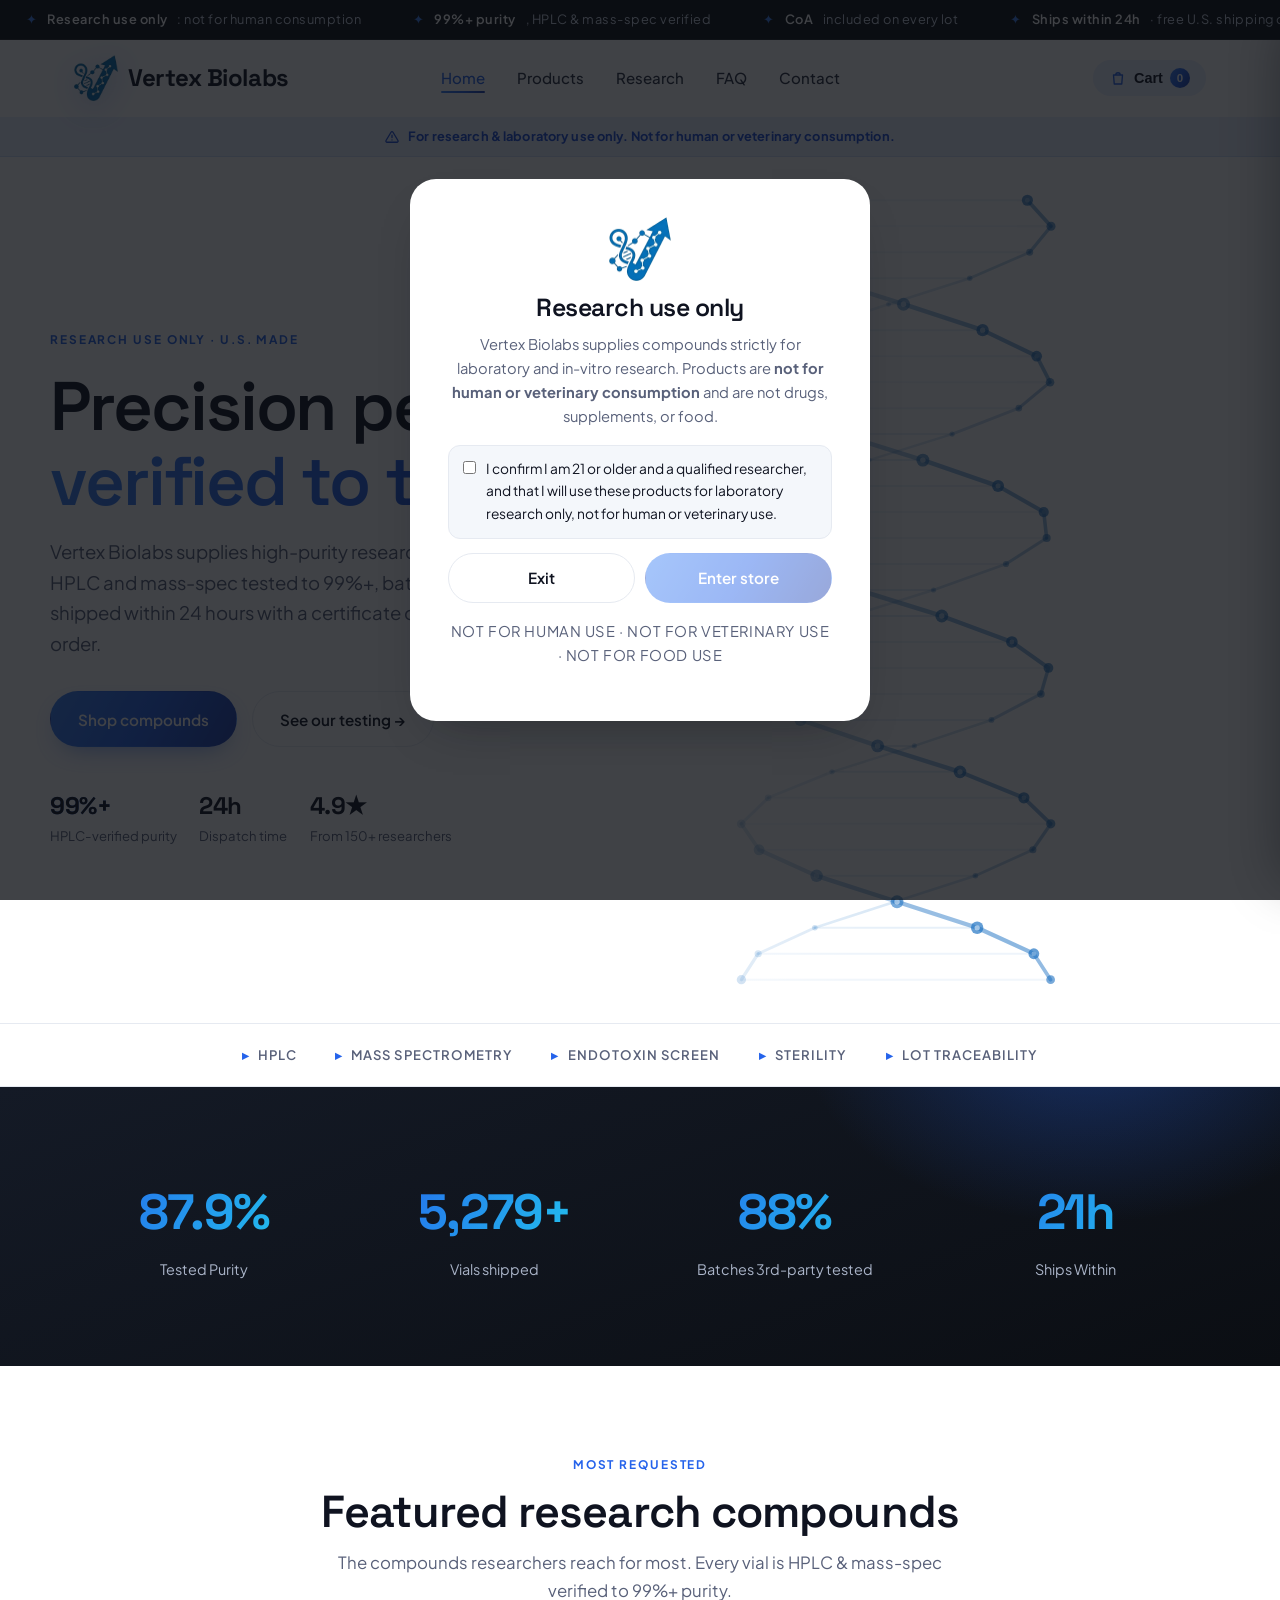
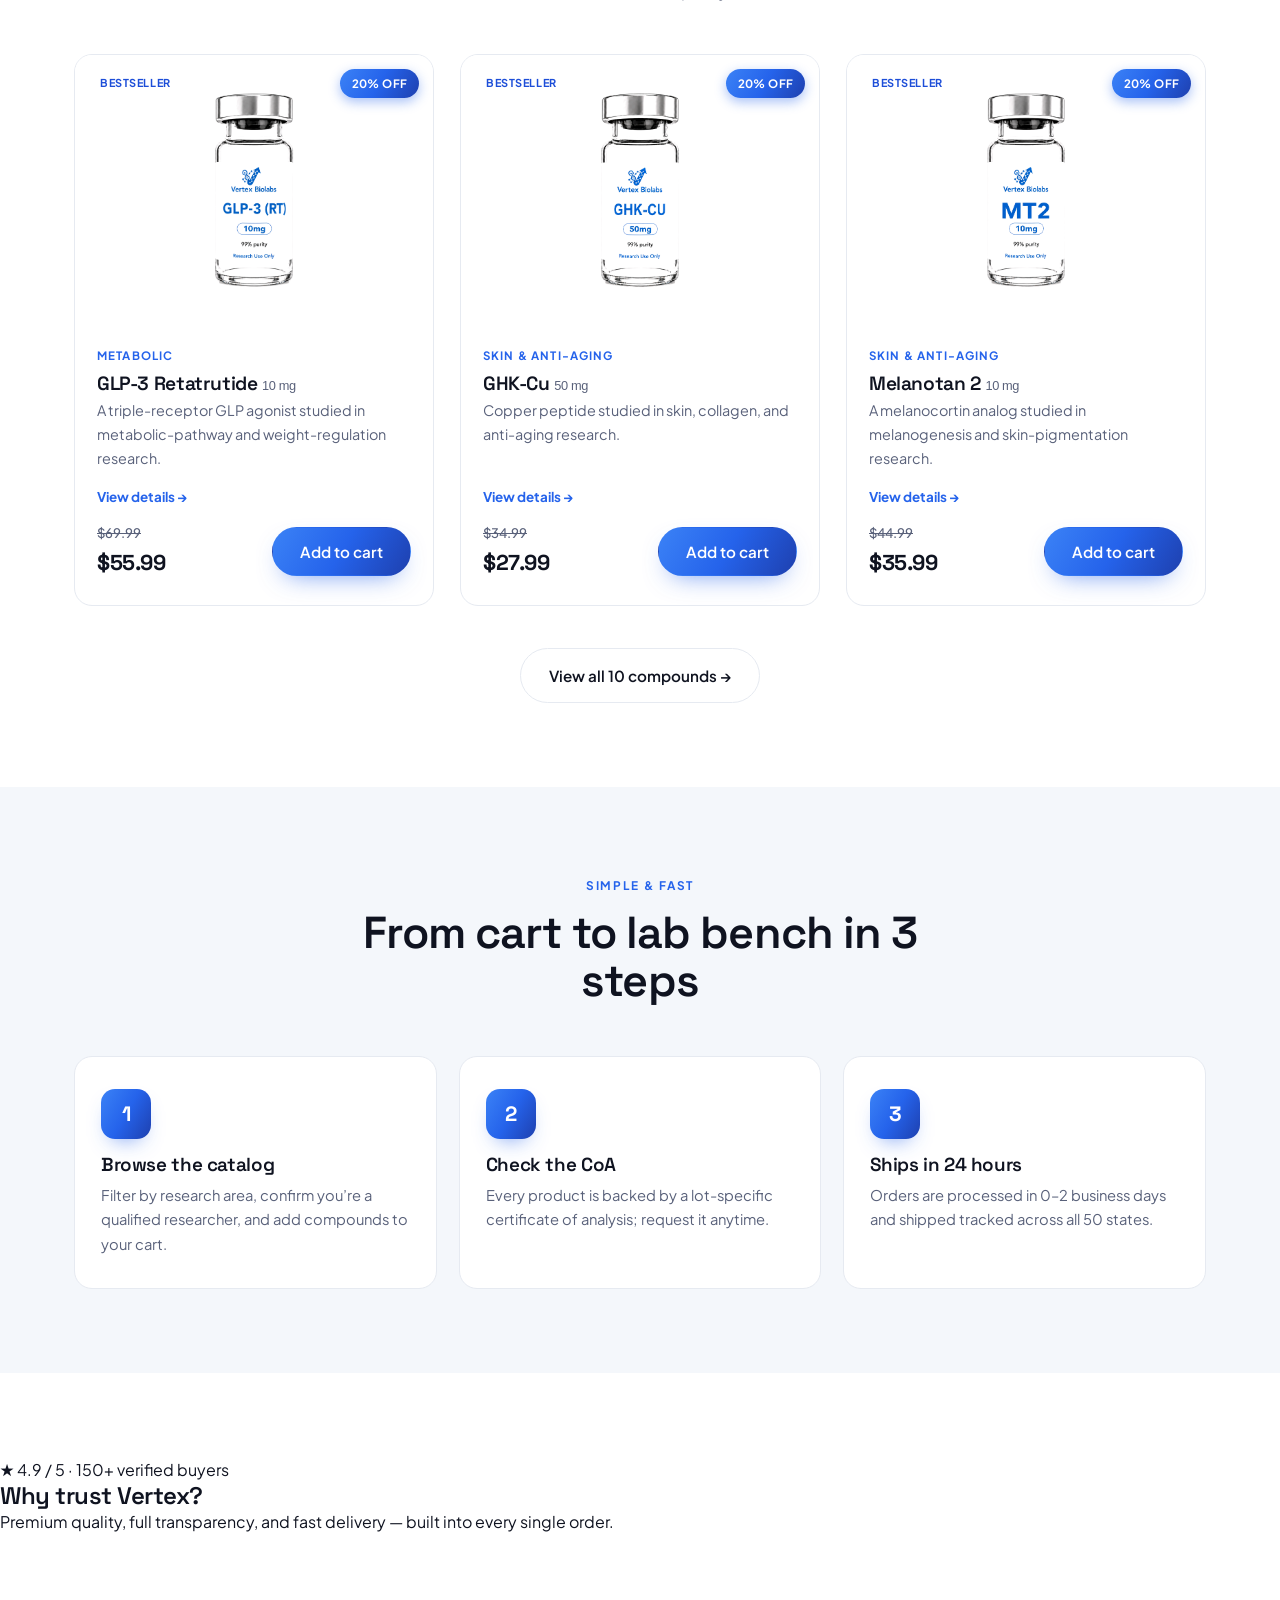
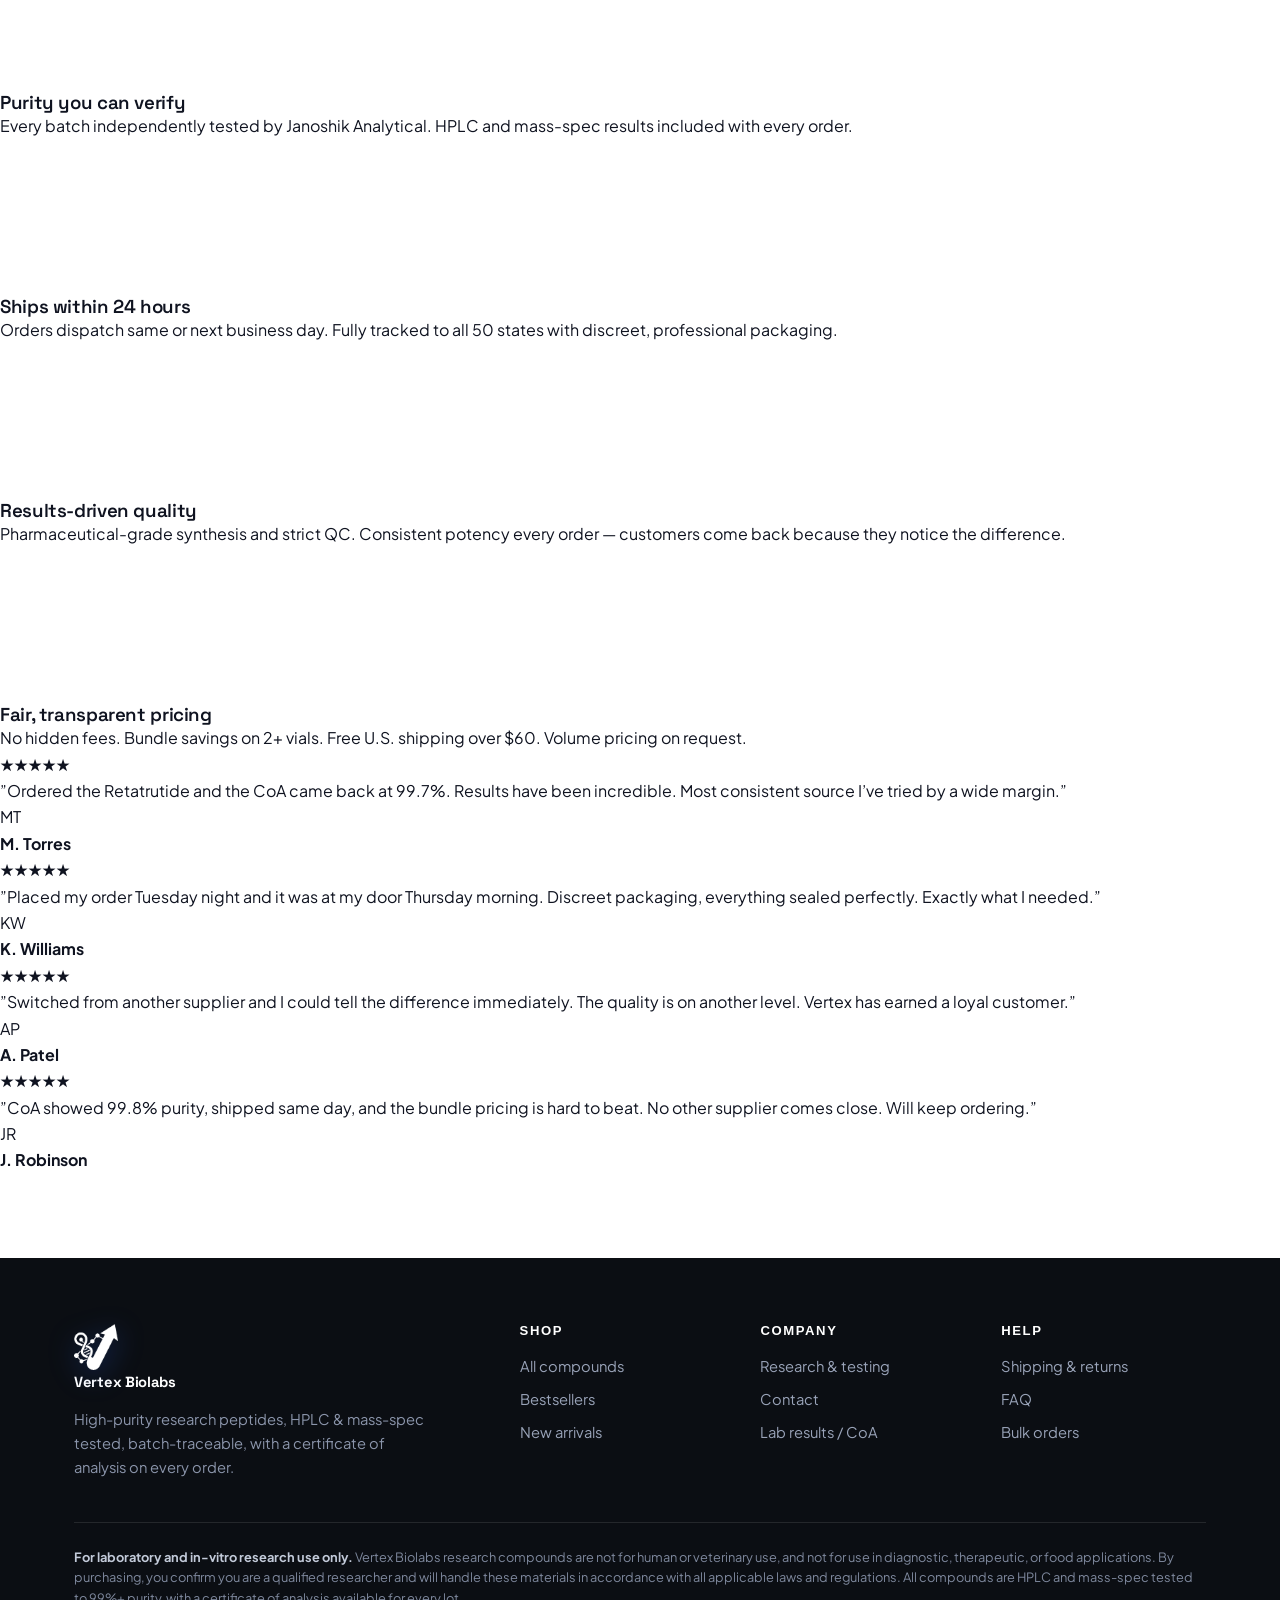
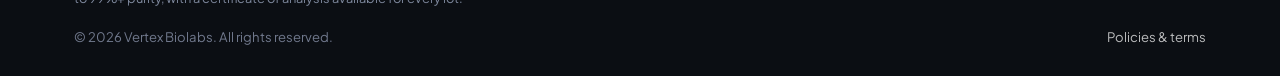
==== commit 3c3877bd: "Add KLOW product, fix category labels, redesign homepage trust section - Add KLOW (KPV 80mg) to prod" ====
--- a/index.html
+++ b/index.html
@@ -3,8 +3,8 @@
 <head>
   <meta charset="UTF-8" />
   <meta name="viewport" content="width=device-width, initial-scale=1.0" />
-  <title>Vertex Biolabs — High-Purity Research Peptides</title>
-  <meta name="description" content="Vertex Biolabs supplies high-purity research peptides — HPLC & mass-spec verified, 99%+ pure, with a certificate of analysis on every order. Ships within 24h. For laboratory research use only." />
+  <title>Vertex Biolabs: High-Purity Research Peptides</title>
+  <meta name="description" content="Vertex Biolabs supplies high-purity research peptides, HPLC &amp; mass-spec verified, 99%+ pure, with a certificate of analysis on every order. Ships within 24h. For laboratory research use only." />
 
   <link rel="preconnect" href="https://fonts.googleapis.com" />
   <link rel="preconnect" href="https://fonts.gstatic.com" crossorigin />
@@ -24,11 +24,11 @@
       <p>Vertex Biolabs supplies compounds strictly for laboratory and in-vitro research. Products are <strong>not for human or veterinary consumption</strong> and are not drugs, supplements, or food.</p>
       <label class="ruo-check" for="ruo-confirm">
         <input type="checkbox" id="ruo-confirm" />
-        <span>I confirm I am 21 or older and a qualified researcher, and that I will use these products for laboratory research only — not for human or veterinary use.</span>
+        <span>I confirm I am 21 or older and a qualified researcher, and that I will use these products for laboratory research only, not for human or veterinary use.</span>
       </label>
       <div class="ruo-actions">
         <button class="btn btn-outline" type="button" data-ruo-exit>Exit</button>
-        <button class="btn btn-primary" type="button" data-ruo-enter disabled>I understand — enter</button>
+        <button class="btn btn-primary" type="button" data-ruo-enter disabled>Enter store</button>
       </div>
       <p class="ruo-fine">Not for human use · Not for veterinary use · Not for food use</p>
     </div>
@@ -37,13 +37,13 @@
   <!-- ============ ANNOUNCEMENT MARQUEE ============ -->
   <div class="announce">
     <div class="marquee" aria-hidden="true">
-      <span><b>Research use only</b> &mdash; not for human consumption</span>
-      <span><b>99%+ purity</b> &mdash; HPLC &amp; mass-spec verified</span>
+      <span><b>Research use only</b>: not for human consumption</span>
+      <span><b>99%+ purity</b>, HPLC &amp; mass-spec verified</span>
       <span><b>CoA</b> included on every lot</span>
       <span><b>Ships within 24h</b> &middot; free U.S. shipping over $60</span>
       <span><b>3rd-party tested</b> in U.S. labs</span>
-      <span><b>Research use only</b> &mdash; not for human consumption</span>
-      <span><b>99%+ purity</b> &mdash; HPLC &amp; mass-spec verified</span>
+      <span><b>Research use only</b>: not for human consumption</span>
+      <span><b>99%+ purity</b>, HPLC &amp; mass-spec verified</span>
       <span><b>CoA</b> included on every lot</span>
       <span><b>Ships within 24h</b> &middot; free U.S. shipping over $60</span>
       <span><b>3rd-party tested</b> in U.S. labs</span>
@@ -80,7 +80,7 @@
   <div class="ruo-bar">
     <div class="container">
       <svg width="14" height="14" viewBox="0 0 24 24" fill="none" stroke="currentColor" stroke-width="2.2" aria-hidden="true"><path d="M10.3 3.9 1.8 18a2 2 0 0 0 1.7 3h17a2 2 0 0 0 1.7-3L13.7 3.9a2 2 0 0 0-3.4 0z" stroke-linejoin="round"/><path d="M12 9v4M12 17h.01" stroke-linecap="round"/></svg>
-      For research &amp; laboratory use only &mdash; not for human or veterinary consumption.
+      For research &amp; laboratory use only. Not for human or veterinary consumption.
     </div>
   </div>
 
@@ -90,8 +90,8 @@
     <div class="container hero-dna-inner">
       <div class="hero-copy">
         <span class="eyebrow">Research use only · U.S. made</span>
-        <h1>Research peptides, <span class="grad">verified to the lot.</span></h1>
-        <p class="lead">Vertex Biolabs supplies high-purity research compounds — HPLC and mass-spec tested to 99%+, batch-traceable, and shipped within 24 hours with a certificate of analysis on every order.</p>
+        <h1>Precision peptides, <span class="grad">verified to the vial.</span></h1>
+        <p class="lead">Vertex Biolabs supplies high-purity research compounds, HPLC and mass-spec tested to 99%+, batch-traceable, and shipped within 24 hours with a certificate of analysis on every order.</p>
         <div class="hero-cta">
           <a href="products.html" class="btn btn-primary">Shop compounds</a>
           <a href="research.html" class="btn btn-outline">See our testing →</a>
@@ -132,7 +132,7 @@
       <div class="section-head reveal">
         <span class="eyebrow">Most requested</span>
         <h2>Featured research compounds</h2>
-        <p>The compounds researchers reach for most — every vial HPLC &amp; mass-spec verified to 99%+ purity.</p>
+        <p>The compounds researchers reach for most. Every vial is HPLC &amp; mass-spec verified to 99%+ purity.</p>
       </div>
 
       <div class="product-grid">
@@ -149,7 +149,7 @@
             <a class="product-link" href="product.html?id=glp3-retatrutide-10mg">View details &rarr;</a>
             <div class="product-foot">
               <div class="price-block"><span class="price-was">$69.99</span><span class="price-now">$55.99</span></div>
-              <button class="btn btn-primary js-add" data-id="glp3-retatrutide-10mg" data-name="GLP-3 Retatrutide — 10 mg (Research Use Only)" data-price="55.99">Add to cart</button>
+              <button class="btn btn-primary js-add" data-id="glp3-retatrutide-10mg" data-name="GLP-3 Retatrutide, 10 mg (Research Use Only)" data-price="55.99">Add to cart</button>
             </div>
           </div>
         </article>
@@ -166,7 +166,7 @@
             <a class="product-link" href="product.html?id=ghk-cu-50mg">View details &rarr;</a>
             <div class="product-foot">
               <div class="price-block"><span class="price-was">$34.99</span><span class="price-now">$27.99</span></div>
-              <button class="btn btn-primary js-add" data-id="ghk-cu-50mg" data-name="GHK-Cu — 50 mg (Research Use Only)" data-price="27.99">Add to cart</button>
+              <button class="btn btn-primary js-add" data-id="ghk-cu-50mg" data-name="GHK-Cu, 50 mg (Research Use Only)" data-price="27.99">Add to cart</button>
             </div>
           </div>
         </article>
@@ -183,7 +183,7 @@
             <a class="product-link" href="product.html?id=melanotan2-10mg">View details &rarr;</a>
             <div class="product-foot">
               <div class="price-block"><span class="price-was">$44.99</span><span class="price-now">$35.99</span></div>
-              <button class="btn btn-primary js-add" data-id="melanotan2-10mg" data-name="Melanotan 2 — 10 mg (Research Use Only)" data-price="35.99">Add to cart</button>
+              <button class="btn btn-primary js-add" data-id="melanotan2-10mg" data-name="Melanotan 2, 10 mg (Research Use Only)" data-price="35.99">Add to cart</button>
             </div>
           </div>
         </article>
@@ -205,34 +205,72 @@
       </div>
       <div class="value-cards">
         <div class="value-card reveal"><div class="step-num">1</div><h3>Browse the catalog</h3><p>Filter by research area, confirm you’re a qualified researcher, and add compounds to your cart.</p></div>
-        <div class="value-card reveal d1"><div class="step-num">2</div><h3>Check the CoA</h3><p>Every product is backed by a lot-specific certificate of analysis — request it anytime.</p></div>
+        <div class="value-card reveal d1"><div class="step-num">2</div><h3>Check the CoA</h3><p>Every product is backed by a lot-specific certificate of analysis; request it anytime.</p></div>
         <div class="value-card reveal d2"><div class="step-num">3</div><h3>Ships in 24 hours</h3><p>Orders are processed in 0–2 business days and shipped tracked across all 50 states.</p></div>
       </div>
     </div>
   </section>
 
-  <!-- ============ REVIEWS ============ -->
+  <!-- ============ WHY TRUST VERTEX ============ -->
   <section>
-    <div class="container">
-      <div class="section-head reveal">
-        <span class="eyebrow">★ 4.9 / 5 · 150+ researchers</span>
-        <h2>Trusted by labs nationwide</h2>
-      </div>
-      <div class="reviews-grid">
-        <div class="review-card reveal">
-          <div class="stars">★★★★★</div>
-          <p>“The CoA matched the vial lot exactly and purity was spot-on. This is the consistency our lab needs for reproducible work.”</p>
-          <div class="review-who"><span class="av">DR</span><div><b>Dr. R. Mehta</b><span>University research lab</span></div></div>
-        </div>
-        <div class="review-card reveal d1">
-          <div class="stars">★★★★★</div>
-          <p>“Ordered Friday, on the bench Monday. Documentation and traceability are the best I’ve seen from a supplier in this space.”</p>
-          <div class="review-who"><span class="av">JL</span><div><b>J. Larsen</b><span>Independent researcher</span></div></div>
-        </div>
-        <div class="review-card reveal d2">
-          <div class="stars">★★★★★</div>
-          <p>“Bulk pricing was fair and every lot came with its own analysis. We’ve switched all our peptide sourcing to Vertex.”</p>
-          <div class="review-who"><span class="av">SC</span><div><b>S. Carter</b><span>Biotech procurement</span></div></div>
+    <div class=”container”>
+      <div class=”section-head reveal”>
+        <span class=”eyebrow”>★ 4.9 / 5 · 150+ verified buyers</span>
+        <h2>Why trust Vertex?</h2>
+        <p>Premium quality, full transparency, and fast delivery — built into every single order.</p>
+      </div>
+
+      <div class=”value-cards” style=”grid-template-columns:repeat(4,1fr); margin-bottom:56px;”>
+        <div class=”value-card reveal”>
+          <div class=”ico” style=”color:var(--blue);”>
+            <svg viewBox=”0 0 24 24” width=”22” height=”22” fill=”none” stroke=”currentColor” stroke-width=”2.2” stroke-linecap=”round” stroke-linejoin=”round” aria-hidden=”true”><path d=”M20 6 9 17l-5-5”/></svg>
+          </div>
+          <h3>Purity you can verify</h3>
+          <p>Every batch independently tested by Janoshik Analytical. HPLC and mass-spec results included with every order.</p>
+        </div>
+        <div class=”value-card reveal d1”>
+          <div class=”ico” style=”color:var(--blue);”>
+            <svg viewBox=”0 0 24 24” width=”22” height=”22” fill=”none” stroke=”currentColor” stroke-width=”2.2” stroke-linecap=”round” stroke-linejoin=”round” aria-hidden=”true”><path d=”M13 2 3 14h9l-1 8 10-12h-9l1-8z”/></svg>
+          </div>
+          <h3>Ships within 24 hours</h3>
+          <p>Orders dispatch same or next business day. Fully tracked to all 50 states with discreet, professional packaging.</p>
+        </div>
+        <div class=”value-card reveal d2”>
+          <div class=”ico” style=”color:var(--blue);”>
+            <svg viewBox=”0 0 24 24” width=”22” height=”22” fill=”none” stroke=”currentColor” stroke-width=”2.2” stroke-linecap=”round” stroke-linejoin=”round” aria-hidden=”true”><polygon points=”12 2 15.09 8.26 22 9.27 17 14.14 18.18 21.02 12 17.77 5.82 21.02 7 14.14 2 9.27 8.91 8.26 12 2”/></svg>
+          </div>
+          <h3>Results-driven quality</h3>
+          <p>Pharmaceutical-grade synthesis and strict QC. Consistent potency every order — customers come back because they notice the difference.</p>
+        </div>
+        <div class=”value-card reveal d3”>
+          <div class=”ico” style=”color:var(--blue);”>
+            <svg viewBox=”0 0 24 24” width=”22” height=”22” fill=”none” stroke=”currentColor” stroke-width=”2.2” stroke-linecap=”round” stroke-linejoin=”round” aria-hidden=”true”><line x1=”12” y1=”1” x2=”12” y2=”23”/><path d=”M17 5H9.5a3.5 3.5 0 0 0 0 7h5a3.5 3.5 0 0 1 0 7H6”/></svg>
+          </div>
+          <h3>Fair, transparent pricing</h3>
+          <p>No hidden fees. Bundle savings on 2+ vials. Free U.S. shipping over $60. Volume pricing on request.</p>
+        </div>
+      </div>
+
+      <div class=”reviews-grid” style=”grid-template-columns:repeat(2,1fr);”>
+        <div class=”review-card reveal”>
+          <div class=”stars”>★★★★★</div>
+          <p>”Ordered the Retatrutide and the CoA came back at 99.7%. Results have been incredible. Most consistent source I’ve tried by a wide margin.”</p>
+          <div class=”review-who”><span class=”av”>MT</span><div><b>M. Torres</b></div></div>
+        </div>
+        <div class=”review-card reveal d1”>
+          <div class=”stars”>★★★★★</div>
+          <p>”Placed my order Tuesday night and it was at my door Thursday morning. Discreet packaging, everything sealed perfectly. Exactly what I needed.”</p>
+          <div class=”review-who”><span class=”av”>KW</span><div><b>K. Williams</b></div></div>
+        </div>
+        <div class=”review-card reveal d2”>
+          <div class=”stars”>★★★★★</div>
+          <p>”Switched from another supplier and I could tell the difference immediately. The quality is on another level. Vertex has earned a loyal customer.”</p>
+          <div class=”review-who”><span class=”av”>AP</span><div><b>A. Patel</b></div></div>
+        </div>
+        <div class=”review-card reveal d3”>
+          <div class=”stars”>★★★★★</div>
+          <p>”CoA showed 99.8% purity, shipped same day, and the bundle pricing is hard to beat. No other supplier comes close. Will keep ordering.”</p>
+          <div class=”review-who”><span class=”av”>JR</span><div><b>J. Robinson</b></div></div>
         </div>
       </div>
     </div>
@@ -247,7 +285,7 @@
             <img class="logo-mark" src="assets/img/vertex-logo-mark-light.png" alt="Vertex Biolabs" />
             Vertex Biolabs
           </a>
-          <p>High-purity research peptides — HPLC &amp; mass-spec tested, batch-traceable, with a certificate of analysis on every order.</p>
+          <p>High-purity research peptides, HPLC &amp; mass-spec tested, batch-traceable, with a certificate of analysis on every order.</p>
         </div>
         <div>
           <h4>Shop</h4>
--- a/assets/css/style.css
+++ b/assets/css/style.css
@@ -315,7 +315,8 @@
 .coa-grid { display: grid; grid-template-columns: repeat(2, 1fr); gap: 24px; }
 .coa-card { background: var(--white); border: 1px solid var(--line); border-radius: 20px; padding: 24px; display: grid; grid-template-columns: 150px 1fr; grid-template-areas: "head head" "ring data"; gap: 18px 26px; align-items: center; transition: box-shadow .25s ease, transform .25s ease; }
 .coa-card:hover { box-shadow: var(--glow); transform: translateY(-3px); border-color: transparent; }
-.coa-card.blend { grid-column: 1 / -1; grid-template-columns: 1fr 1fr; grid-template-areas: "head head" "comp data"; align-items: start; }
+.coa-card.blend { grid-template-columns: 1fr; grid-template-areas: "head" "comp" "data"; align-items: start; }
+.coa-card.blend .coa-data { border-top: 1px solid var(--line); padding-top: 14px; }
 .coa-head { grid-area: head; display: flex; align-items: flex-start; justify-content: space-between; gap: 12px; border-bottom: 1px solid var(--line); padding-bottom: 16px; }
 .coa-cat { display: block; font-family: 'Space Grotesk', sans-serif; font-size: 0.72rem; font-weight: 600; letter-spacing: 0.12em; text-transform: uppercase; color: var(--blue); margin-bottom: 4px; }
 .coa-head h3 { font-size: 1.3rem; margin: 0; }
@@ -335,8 +336,8 @@
 .coa-row b { font-size: 0.9rem; color: var(--ink); text-align: right; font-weight: 600; }
 
 .coa-comp { grid-area: comp; }
-.coa-comp-title { font-size: 0.78rem; font-weight: 600; letter-spacing: 0.06em; text-transform: uppercase; color: var(--muted); margin: 6px 0 14px; }
-.comp-row { display: grid; grid-template-columns: 92px 1fr auto; align-items: center; gap: 12px; margin-bottom: 13px; }
+.coa-comp-title { font-size: 0.78rem; font-weight: 600; letter-spacing: 0.06em; text-transform: uppercase; color: var(--muted); margin: 4px 0 10px; }
+.comp-row { display: grid; grid-template-columns: 92px 1fr auto; align-items: center; gap: 12px; margin-bottom: 9px; }
 .comp-name { font-size: 0.85rem; font-weight: 600; color: var(--ink); }
 .comp-track { height: 9px; border-radius: 999px; background: var(--blue-soft); overflow: hidden; }
 .comp-track i { display: block; height: 100%; border-radius: 999px; background: var(--grad-soft); }
@@ -452,7 +453,6 @@
   .stats .container { grid-template-columns: repeat(2, 1fr); gap: 36px 20px; }
   .product-grid, .value-cards, .cat-grid, .reviews-grid { grid-template-columns: repeat(2, 1fr); }
   .coa-grid { grid-template-columns: 1fr; }
-  .coa-card.blend { grid-template-areas: "head" "comp" "data"; grid-template-columns: 1fr; }
   .coa-legend { grid-template-columns: 1fr 1fr; }
   .footer-grid { grid-template-columns: 1fr 1fr; }
   .pdp-top { grid-template-columns: 1fr; gap: 28px; }
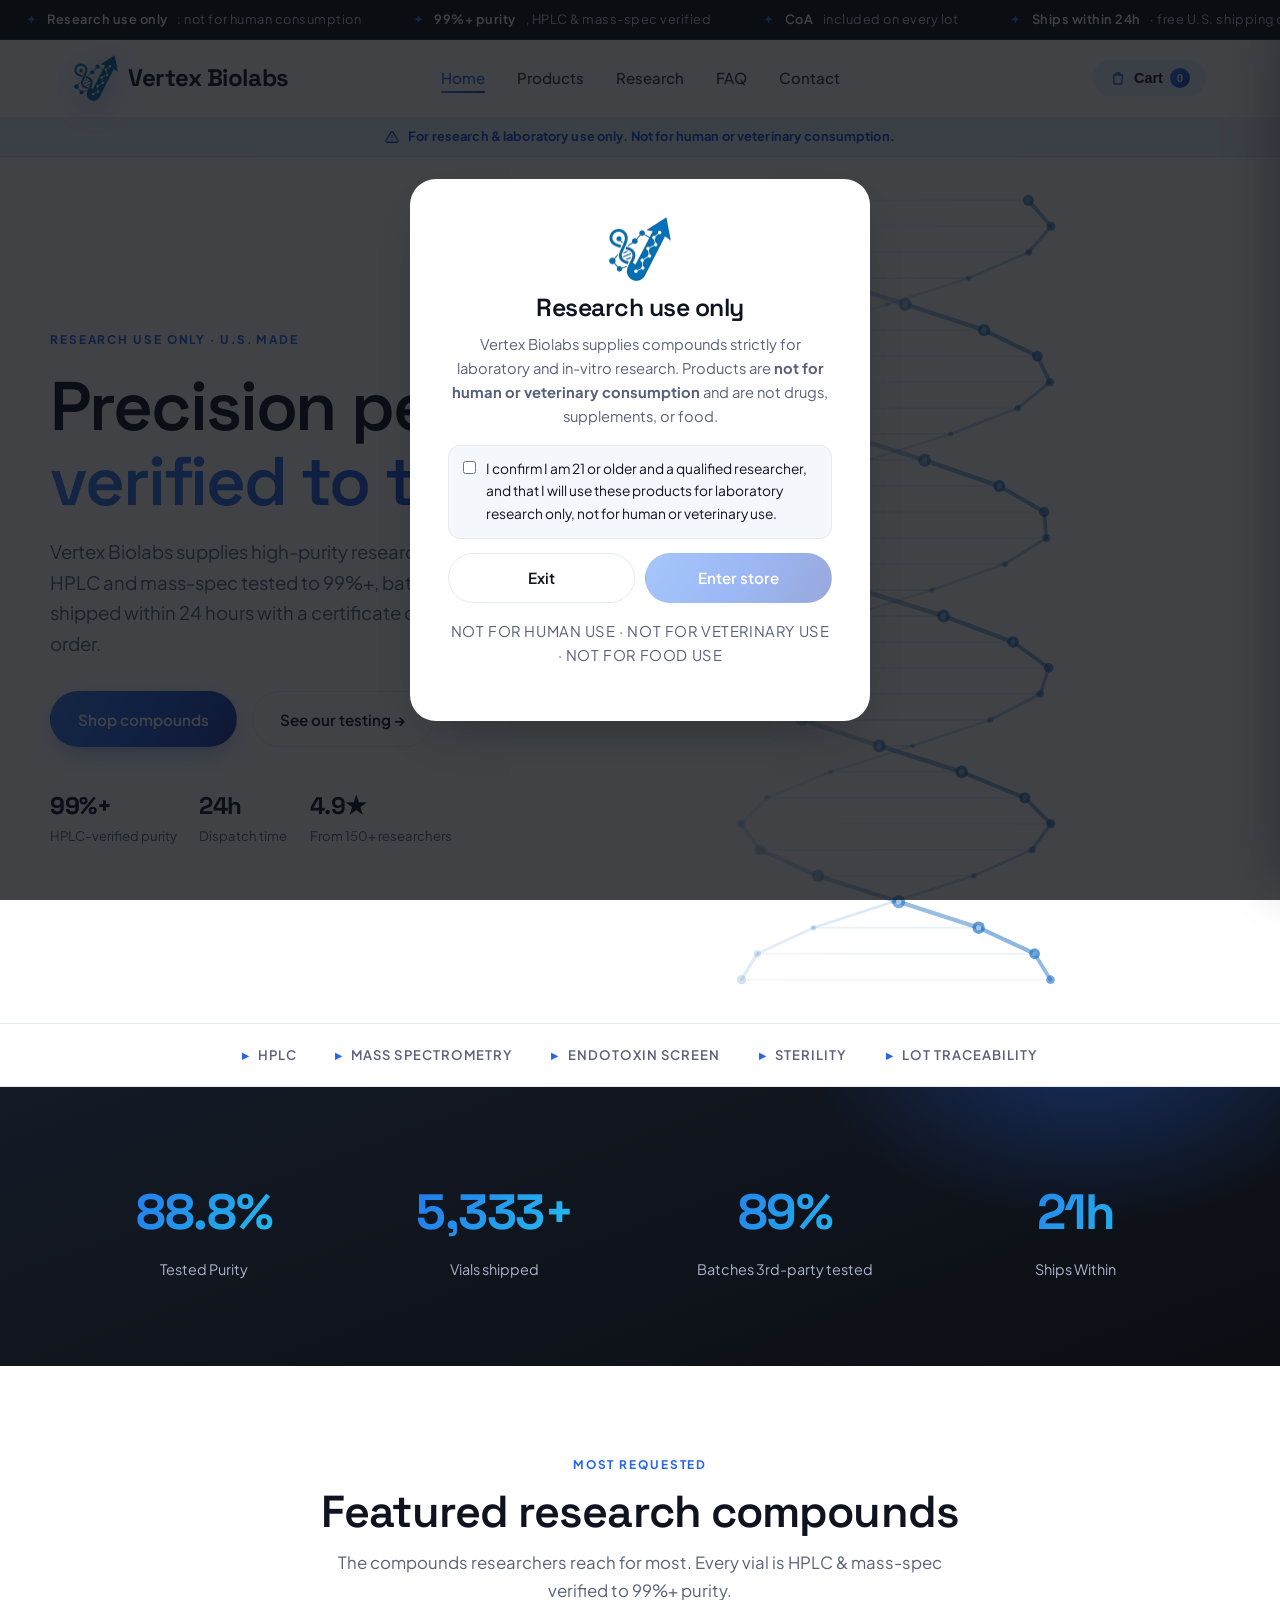
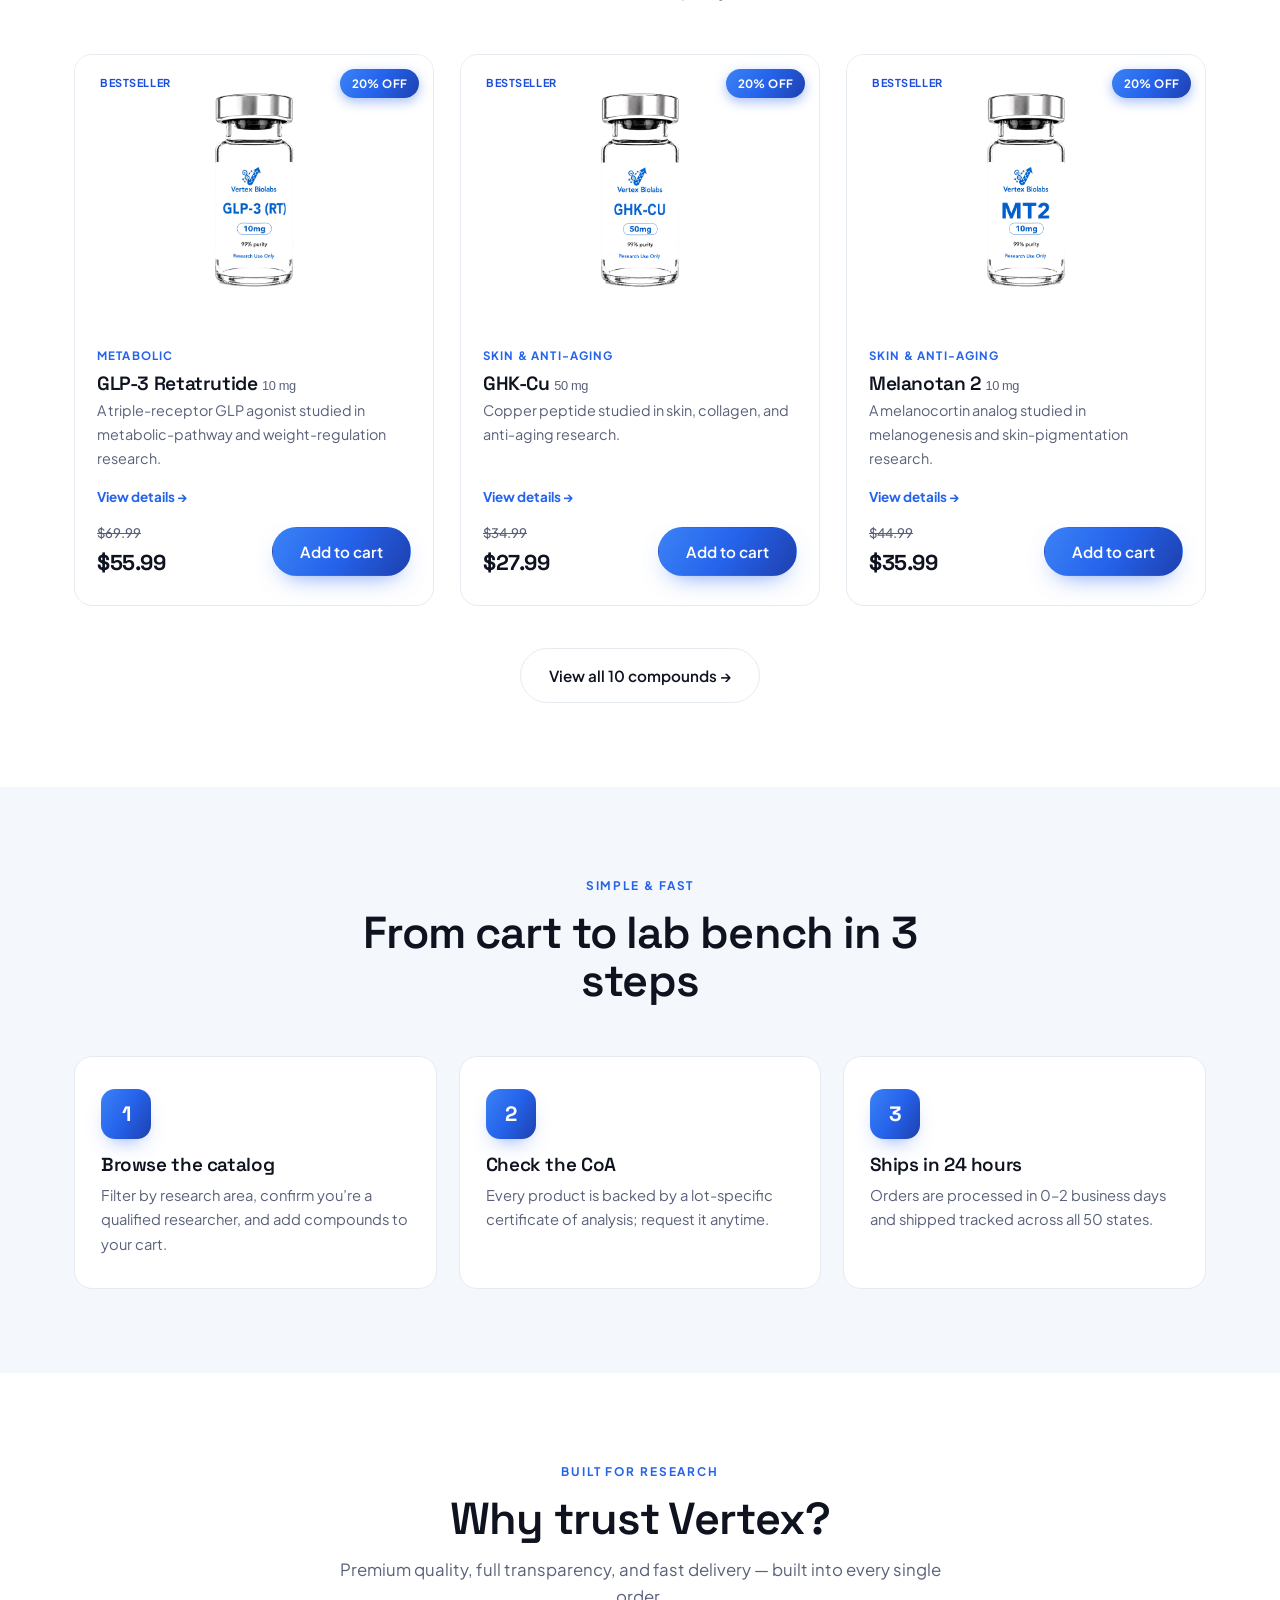
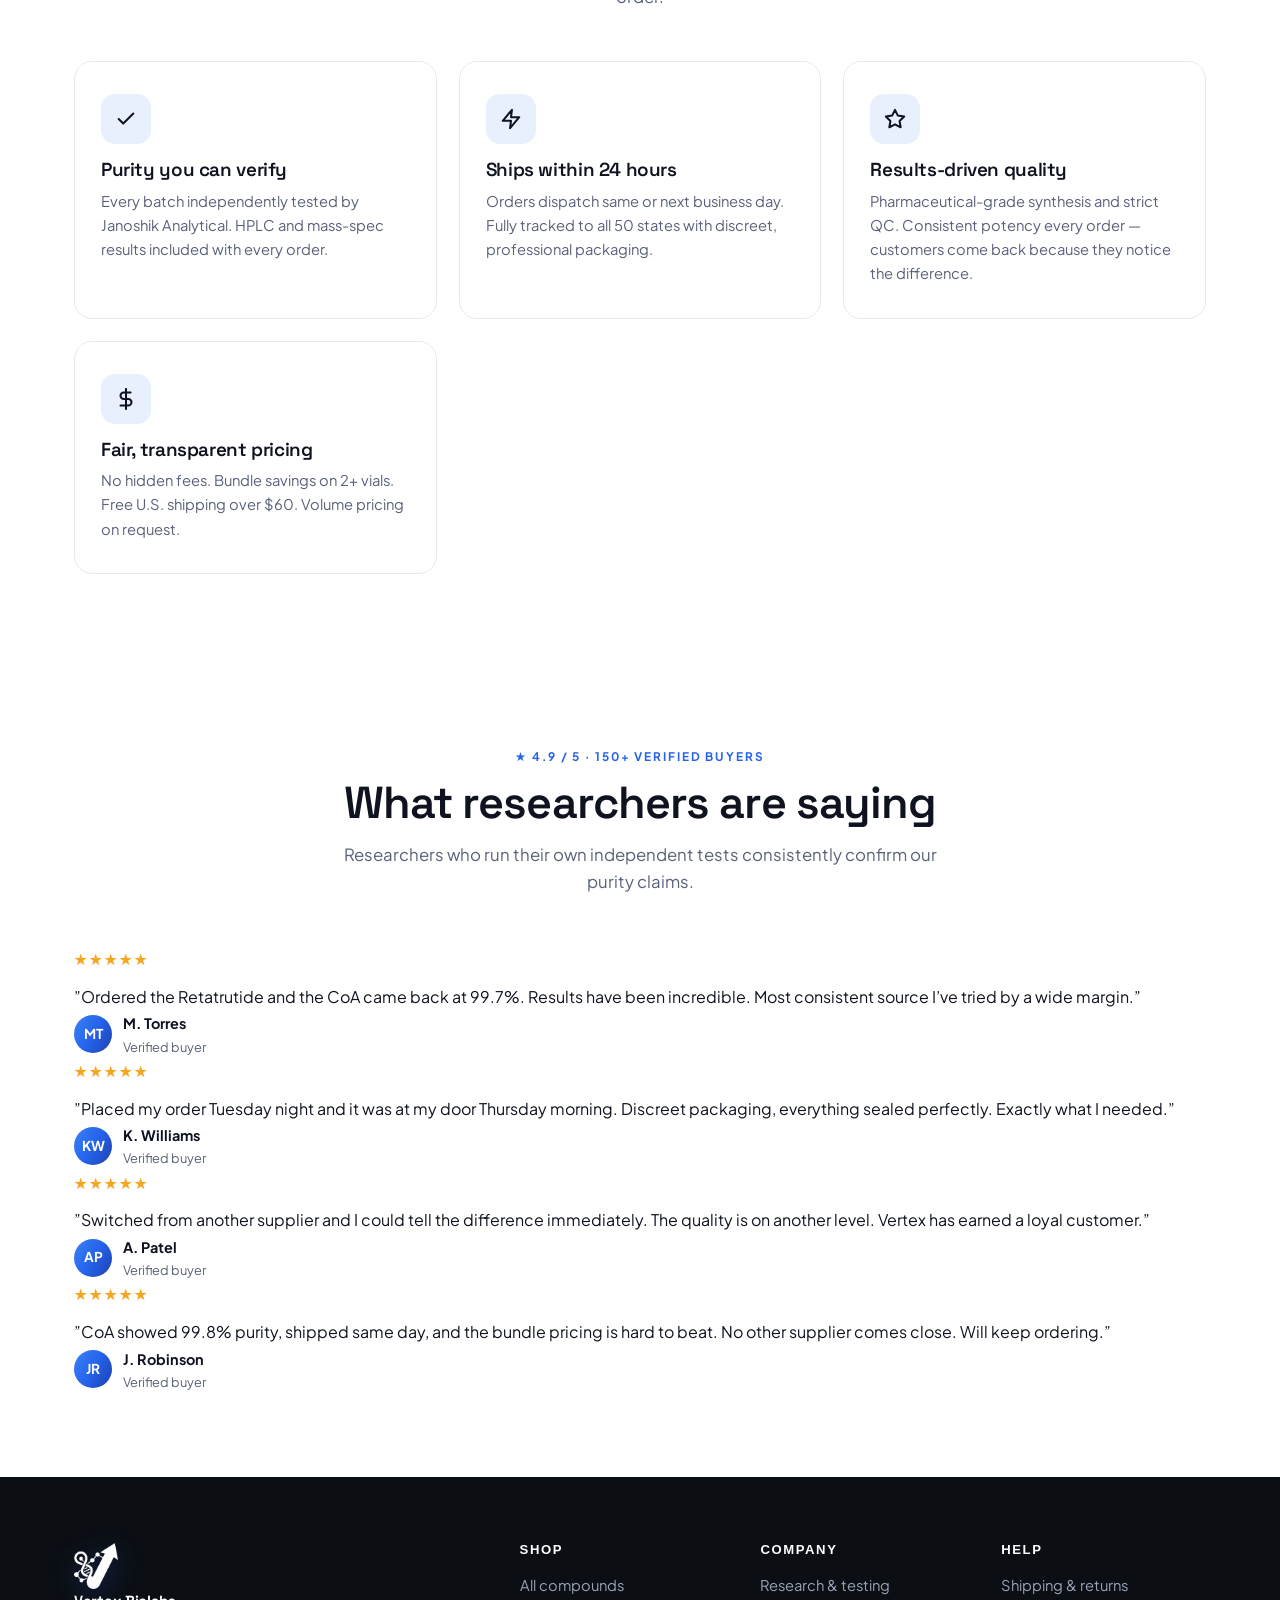
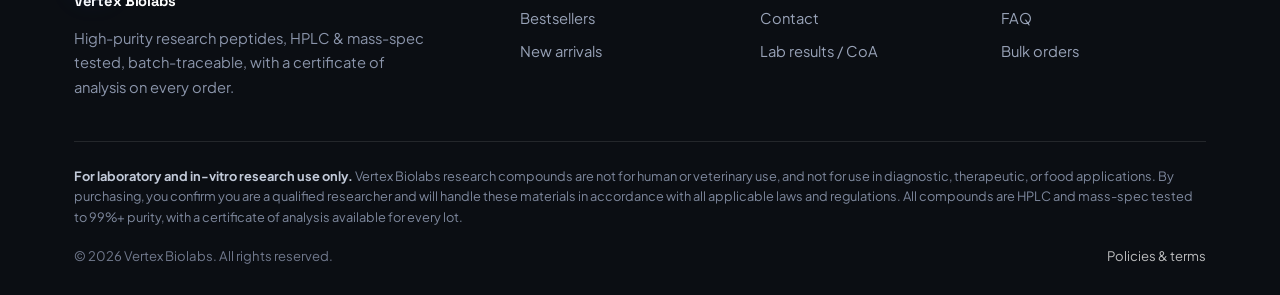
==== commit 521df302: "Add files via upload" ====
--- a/index.html
+++ b/index.html
@@ -213,64 +213,87 @@
 
   <!-- ============ WHY TRUST VERTEX ============ -->
   <section>
-    <div class=”container”>
-      <div class=”section-head reveal”>
-        <span class=”eyebrow”>★ 4.9 / 5 · 150+ verified buyers</span>
+    <div class="container">
+      <div class="section-head reveal">
+        <span class="eyebrow">Built for research</span>
         <h2>Why trust Vertex?</h2>
         <p>Premium quality, full transparency, and fast delivery — built into every single order.</p>
       </div>
 
-      <div class=”value-cards” style=”grid-template-columns:repeat(4,1fr); margin-bottom:56px;”>
-        <div class=”value-card reveal”>
-          <div class=”ico” style=”color:var(--blue);”>
-            <svg viewBox=”0 0 24 24” width=”22” height=”22” fill=”none” stroke=”currentColor” stroke-width=”2.2” stroke-linecap=”round” stroke-linejoin=”round” aria-hidden=”true”><path d=”M20 6 9 17l-5-5”/></svg>
+      <div class="value-cards four-col">
+        <div class="value-card reveal">
+          <div class="ico">
+            <svg viewBox="0 0 24 24" width="22" height="22" fill="none" stroke="currentColor" stroke-width="2.2" stroke-linecap="round" stroke-linejoin="round" aria-hidden="true"><path d="M20 6 9 17l-5-5"/></svg>
           </div>
           <h3>Purity you can verify</h3>
           <p>Every batch independently tested by Janoshik Analytical. HPLC and mass-spec results included with every order.</p>
         </div>
-        <div class=”value-card reveal d1”>
-          <div class=”ico” style=”color:var(--blue);”>
-            <svg viewBox=”0 0 24 24” width=”22” height=”22” fill=”none” stroke=”currentColor” stroke-width=”2.2” stroke-linecap=”round” stroke-linejoin=”round” aria-hidden=”true”><path d=”M13 2 3 14h9l-1 8 10-12h-9l1-8z”/></svg>
+        <div class="value-card reveal d1">
+          <div class="ico">
+            <svg viewBox="0 0 24 24" width="22" height="22" fill="none" stroke="currentColor" stroke-width="2.2" stroke-linecap="round" stroke-linejoin="round" aria-hidden="true"><path d="M13 2 3 14h9l-1 8 10-12h-9l1-8z"/></svg>
           </div>
           <h3>Ships within 24 hours</h3>
           <p>Orders dispatch same or next business day. Fully tracked to all 50 states with discreet, professional packaging.</p>
         </div>
-        <div class=”value-card reveal d2”>
-          <div class=”ico” style=”color:var(--blue);”>
-            <svg viewBox=”0 0 24 24” width=”22” height=”22” fill=”none” stroke=”currentColor” stroke-width=”2.2” stroke-linecap=”round” stroke-linejoin=”round” aria-hidden=”true”><polygon points=”12 2 15.09 8.26 22 9.27 17 14.14 18.18 21.02 12 17.77 5.82 21.02 7 14.14 2 9.27 8.91 8.26 12 2”/></svg>
+        <div class="value-card reveal d2">
+          <div class="ico">
+            <svg viewBox="0 0 24 24" width="22" height="22" fill="none" stroke="currentColor" stroke-width="2.2" stroke-linecap="round" stroke-linejoin="round" aria-hidden="true"><polygon points="12 2 15.09 8.26 22 9.27 17 14.14 18.18 21.02 12 17.77 5.82 21.02 7 14.14 2 9.27 8.91 8.26 12 2"/></svg>
           </div>
           <h3>Results-driven quality</h3>
           <p>Pharmaceutical-grade synthesis and strict QC. Consistent potency every order — customers come back because they notice the difference.</p>
         </div>
-        <div class=”value-card reveal d3”>
-          <div class=”ico” style=”color:var(--blue);”>
-            <svg viewBox=”0 0 24 24” width=”22” height=”22” fill=”none” stroke=”currentColor” stroke-width=”2.2” stroke-linecap=”round” stroke-linejoin=”round” aria-hidden=”true”><line x1=”12” y1=”1” x2=”12” y2=”23”/><path d=”M17 5H9.5a3.5 3.5 0 0 0 0 7h5a3.5 3.5 0 0 1 0 7H6”/></svg>
+        <div class="value-card reveal d3">
+          <div class="ico">
+            <svg viewBox="0 0 24 24" width="22" height="22" fill="none" stroke="currentColor" stroke-width="2.2" stroke-linecap="round" stroke-linejoin="round" aria-hidden="true"><line x1="12" y1="1" x2="12" y2="23"/><path d="M17 5H9.5a3.5 3.5 0 0 0 0 7h5a3.5 3.5 0 0 1 0 7H6"/></svg>
           </div>
           <h3>Fair, transparent pricing</h3>
           <p>No hidden fees. Bundle savings on 2+ vials. Free U.S. shipping over $60. Volume pricing on request.</p>
         </div>
       </div>
-
-      <div class=”reviews-grid” style=”grid-template-columns:repeat(2,1fr);”>
-        <div class=”review-card reveal”>
-          <div class=”stars”>★★★★★</div>
+    </div>
+  </section>
+
+  <!-- ============ REVIEWS ============ -->
+  <section class="reviews-band">
+    <div class="container">
+      <div class="section-head reveal">
+        <span class="eyebrow">★ 4.9 / 5 · 150+ verified buyers</span>
+        <h2>What researchers are saying</h2>
+        <p>Researchers who run their own independent tests consistently confirm our purity claims.</p>
+      </div>
+
+      <div class="reviews-2col">
+        <div class="review-card-glass reveal">
+          <div class="stars">★★★★★</div>
           <p>”Ordered the Retatrutide and the CoA came back at 99.7%. Results have been incredible. Most consistent source I’ve tried by a wide margin.”</p>
-          <div class=”review-who”><span class=”av”>MT</span><div><b>M. Torres</b></div></div>
-        </div>
-        <div class=”review-card reveal d1”>
-          <div class=”stars”>★★★★★</div>
+          <div class="review-who">
+            <span class="av">MT</span>
+            <div><b>M. Torres</b><span class="reviewer-label">Verified buyer</span></div>
+          </div>
+        </div>
+        <div class="review-card-glass reveal d1">
+          <div class="stars">★★★★★</div>
           <p>”Placed my order Tuesday night and it was at my door Thursday morning. Discreet packaging, everything sealed perfectly. Exactly what I needed.”</p>
-          <div class=”review-who”><span class=”av”>KW</span><div><b>K. Williams</b></div></div>
-        </div>
-        <div class=”review-card reveal d2”>
-          <div class=”stars”>★★★★★</div>
+          <div class="review-who">
+            <span class="av">KW</span>
+            <div><b>K. Williams</b><span class="reviewer-label">Verified buyer</span></div>
+          </div>
+        </div>
+        <div class="review-card-glass reveal d2">
+          <div class="stars">★★★★★</div>
           <p>”Switched from another supplier and I could tell the difference immediately. The quality is on another level. Vertex has earned a loyal customer.”</p>
-          <div class=”review-who”><span class=”av”>AP</span><div><b>A. Patel</b></div></div>
-        </div>
-        <div class=”review-card reveal d3”>
-          <div class=”stars”>★★★★★</div>
+          <div class="review-who">
+            <span class="av">AP</span>
+            <div><b>A. Patel</b><span class="reviewer-label">Verified buyer</span></div>
+          </div>
+        </div>
+        <div class="review-card-glass reveal d3">
+          <div class="stars">★★★★★</div>
           <p>”CoA showed 99.8% purity, shipped same day, and the bundle pricing is hard to beat. No other supplier comes close. Will keep ordering.”</p>
-          <div class=”review-who”><span class=”av”>JR</span><div><b>J. Robinson</b></div></div>
+          <div class="review-who">
+            <span class="av">JR</span>
+            <div><b>J. Robinson</b><span class="reviewer-label">Verified buyer</span></div>
+          </div>
         </div>
       </div>
     </div>
